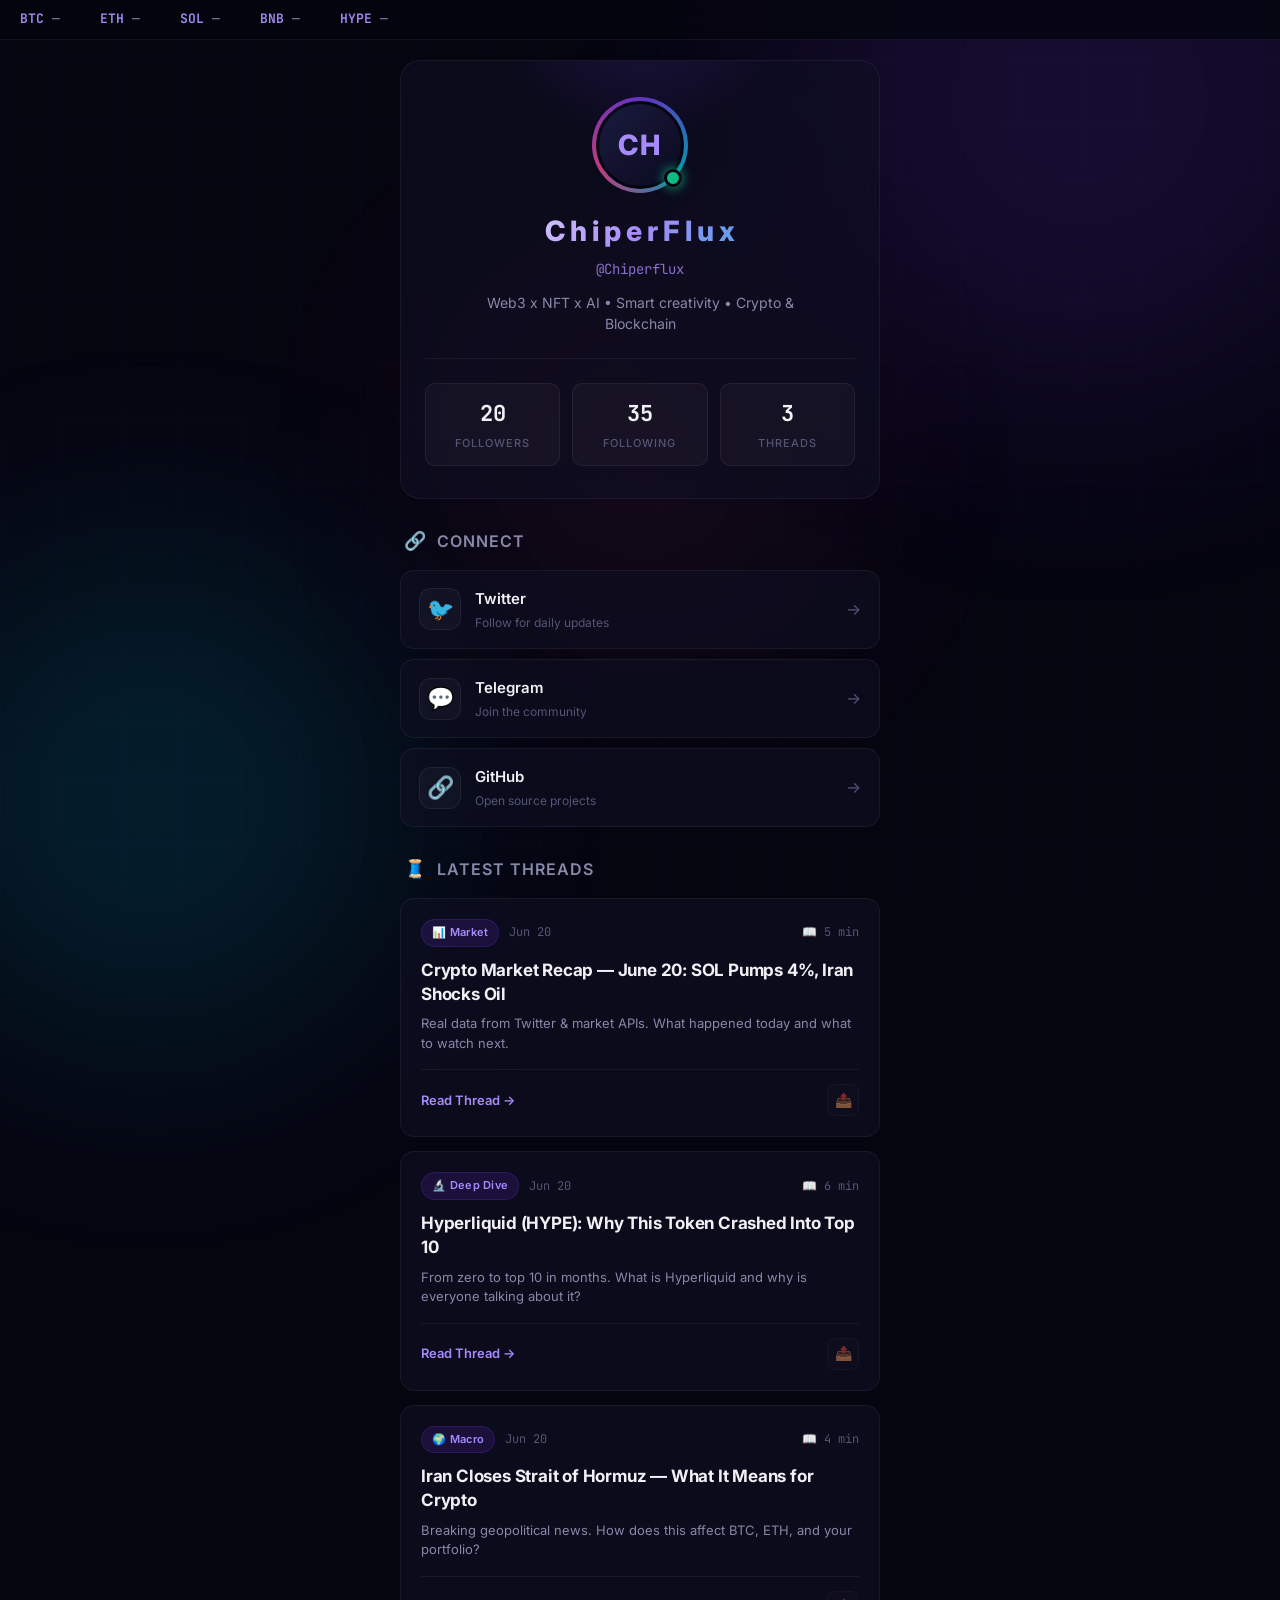
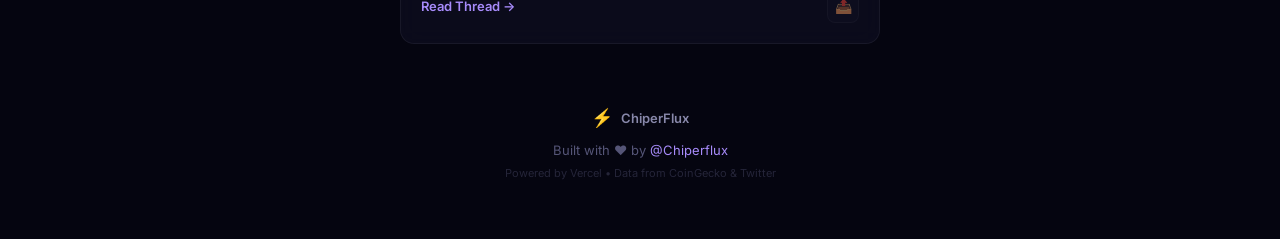
==== index.html @ 114fbb0a "🎨 Full redesign: glassmorphism + neon glow + animated grid + live ticker" ====
<!DOCTYPE html>
<html lang="en">
<head>
    <meta charset="UTF-8">
    <meta name="viewport" content="width=device-width, initial-scale=1.0">
    <title>ChiperFlux — Web3 x NFT x AI</title>
    <meta name="description" content="Crypto alpha, airdrop guides, trading insights & Web3 tools. Built by @Chiperflux.">
    <meta property="og:title" content="ChiperFlux — Web3 x NFT x AI">
    <meta property="og:description" content="Crypto alpha, airdrop guides, trading insights & Web3 tools.">
    <meta property="og:type" content="website">
    <meta name="twitter:card" content="summary_large_image">
    <meta name="twitter:site" content="@Chiperflux">
    <link rel="preconnect" href="https://fonts.googleapis.com">
    <link rel="preconnect" href="https://fonts.gstatic.com" crossorigin>
    <link href="https://fonts.googleapis.com/css2?family=JetBrains+Mono:wght@400;500;600;700&family=Inter:wght@300;400;500;600;700;800;900&display=swap" rel="stylesheet">
    <link rel="stylesheet" href="css/style.css">
    <link rel="icon" href="data:image/svg+xml,<svg xmlns='http://www.w3.org/2000/svg' viewBox='0 0 100 100'><text y='.9em' font-size='90'>⚡</text></svg>">
</head>
<body>
    <!-- Animated Background -->
    <div class="bg-grid"></div>
    <div class="bg-glow bg-glow-1"></div>
    <div class="bg-glow bg-glow-2"></div>
    <div class="bg-glow bg-glow-3"></div>

    <!-- Live Ticker -->
    <div class="ticker-bar">
        <div class="ticker-content" id="ticker">
            <span class="ticker-item"><span class="ticker-symbol">BTC</span> <span class="ticker-price" id="btc-price">—</span></span>
            <span class="ticker-item"><span class="ticker-symbol">ETH</span> <span class="ticker-price" id="eth-price">—</span></span>
            <span class="ticker-item"><span class="ticker-symbol">SOL</span> <span class="ticker-price" id="sol-price">—</span></span>
            <span class="ticker-item"><span class="ticker-symbol">BNB</span> <span class="ticker-price" id="bnb-price">—</span></span>
            <span class="ticker-item"><span class="ticker-symbol">HYPE</span> <span class="ticker-price" id="hype-price">—</span></span>
        </div>
    </div>

    <main class="container">
        <!-- Hero Profile -->
        <header class="hero">
            <div class="hero-glow"></div>
            <div class="avatar-ring">
                <div class="avatar" id="avatar">CF</div>
                <div class="status-pulse"></div>
            </div>
            <h1 class="hero-name" id="name">ChiperFlux</h1>
            <p class="hero-handle" id="handle">@Chiperflux</p>
            <p class="hero-bio" id="bio">Web3 x NFT x AI • Smart creativity • Crypto & Blockchain</p>
            
            <div class="stats-grid">
                <div class="stat-card">
                    <span class="stat-value" id="followers">—</span>
                    <span class="stat-label">Followers</span>
                </div>
                <div class="stat-card">
                    <span class="stat-value" id="following">—</span>
                    <span class="stat-label">Following</span>
                </div>
                <div class="stat-card">
                    <span class="stat-value" id="threadCount">—</span>
                    <span class="stat-label">Threads</span>
                </div>
            </div>
        </header>

        <!-- Quick Links -->
        <section class="section">
            <h2 class="section-title">
                <span class="section-icon">🔗</span>
                Connect
            </h2>
            <div class="links-grid" id="linksGrid"></div>
        </section>

        <!-- Threads -->
        <section class="section">
            <h2 class="section-title">
                <span class="section-icon">🧵</span>
                Latest Threads
            </h2>
            <div class="threads-grid" id="threadsGrid"></div>
        </section>

        <!-- Footer -->
        <footer class="footer">
            <div class="footer-brand">
                <span class="footer-logo">⚡</span>
                <span>ChiperFlux</span>
            </div>
            <p>Built with ❤️ by <a href="https://x.com/Chiperflux" target="_blank">@Chiperflux</a></p>
            <p class="footer-sub">Powered by Vercel • Data from CoinGecko & Twitter</p>
        </footer>
    </main>

    <script src="js/app.js"></script>
</body>
</html>
---- css/style.css ----
/* ============================================
   ChiperFlux Hub — Premium Crypto UI
   Glassmorphism + Neon + Animated Grid
   ============================================ */

:root {
    --bg: #050510;
    --bg-card: rgba(15, 15, 35, 0.6);
    --bg-card-hover: rgba(25, 25, 55, 0.8);
    --glass: rgba(255, 255, 255, 0.03);
    --glass-border: rgba(255, 255, 255, 0.06);
    --text: #f0f0f5;
    --text-dim: #8888aa;
    --text-muted: #555577;
    --accent: #7c3aed;
    --accent-bright: #a78bfa;
    --accent-glow: rgba(124, 58, 237, 0.4);
    --cyan: #06b6d4;
    --cyan-glow: rgba(6, 182, 212, 0.3);
    --green: #10b981;
    --red: #ef4444;
    --orange: #f59e0b;
    --pink: #ec4899;
    --radius: 20px;
    --radius-sm: 14px;
    --radius-xs: 10px;
    --font: 'Inter', -apple-system, BlinkMacSystemFont, sans-serif;
    --mono: 'JetBrains Mono', 'Fira Code', monospace;
}

*, *::before, *::after {
    margin: 0;
    padding: 0;
    box-sizing: border-box;
}

html {
    scroll-behavior: smooth;
}

body {
    font-family: var(--font);
    background: var(--bg);
    color: var(--text);
    min-height: 100vh;
    line-height: 1.6;
    overflow-x: hidden;
    -webkit-font-smoothing: antialiased;
}

/* ============================================
   Animated Background
   ============================================ */

.bg-grid {
    position: fixed;
    inset: 0;
    background-image:
        linear-gradient(rgba(124, 58, 237, 0.03) 1px, transparent 1px),
        linear-gradient(90deg, rgba(124, 58, 237, 0.03) 1px, transparent 1px);
    background-size: 60px 60px;
    z-index: 0;
    pointer-events: none;
}

.bg-glow {
    position: fixed;
    border-radius: 50%;
    filter: blur(120px);
    opacity: 0.15;
    z-index: 0;
    pointer-events: none;
    animation: float 20s ease-in-out infinite;
}

.bg-glow-1 {
    width: 600px;
    height: 600px;
    background: var(--accent);
    top: -200px;
    right: -100px;
    animation-delay: 0s;
}

.bg-glow-2 {
    width: 500px;
    height: 500px;
    background: var(--cyan);
    bottom: -150px;
    left: -100px;
    animation-delay: -7s;
}

.bg-glow-3 {
    width: 400px;
    height: 400px;
    background: var(--pink);
    top: 50%;
    left: 50%;
    transform: translate(-50%, -50%);
    animation-delay: -14s;
    opacity: 0.08;
}

@keyframes float {
    0%, 100% { transform: translate(0, 0) scale(1); }
    33% { transform: translate(30px, -30px) scale(1.05); }
    66% { transform: translate(-20px, 20px) scale(0.95); }
}

/* ============================================
   Ticker Bar
   ============================================ */

.ticker-bar {
    position: fixed;
    top: 0;
    left: 0;
    right: 0;
    z-index: 100;
    background: rgba(5, 5, 16, 0.85);
    backdrop-filter: blur(20px);
    -webkit-backdrop-filter: blur(20px);
    border-bottom: 1px solid var(--glass-border);
    overflow: hidden;
    height: 40px;
    display: flex;
    align-items: center;
}

.ticker-content {
    display: flex;
    gap: 40px;
    animation: scroll 30s linear infinite;
    white-space: nowrap;
    padding: 0 20px;
}

.ticker-item {
    display: flex;
    align-items: center;
    gap: 8px;
    font-size: 13px;
    font-family: var(--mono);
}

.ticker-symbol {
    color: var(--accent-bright);
    font-weight: 600;
}

.ticker-price {
    color: var(--text-dim);
}

.ticker-price.up { color: var(--green); }
.ticker-price.down { color: var(--red); }

@keyframes scroll {
    0% { transform: translateX(0); }
    100% { transform: translateX(-50%); }
}

/* ============================================
   Container
   ============================================ */

.container {
    position: relative;
    z-index: 1;
    max-width: 520px;
    margin: 0 auto;
    padding: 60px 20px 40px;
}

/* ============================================
   Hero Profile
   ============================================ */

.hero {
    text-align: center;
    padding: 40px 24px 32px;
    background: var(--bg-card);
    backdrop-filter: blur(20px);
    -webkit-backdrop-filter: blur(20px);
    border: 1px solid var(--glass-border);
    border-radius: var(--radius);
    margin-bottom: 28px;
    position: relative;
    overflow: hidden;
}

.hero-glow {
    position: absolute;
    top: -50%;
    left: 50%;
    transform: translateX(-50%);
    width: 300px;
    height: 300px;
    background: radial-gradient(circle, var(--accent-glow) 0%, transparent 70%);
    pointer-events: none;
    opacity: 0.5;
}

.avatar-ring {
    position: relative;
    display: inline-block;
    margin-bottom: 20px;
}

.avatar-ring::before {
    content: '';
    position: absolute;
    inset: -4px;
    border-radius: 50%;
    background: conic-gradient(var(--accent), var(--cyan), var(--pink), var(--accent));
    animation: spin 4s linear infinite;
    opacity: 0.8;
}

@keyframes spin {
    to { transform: rotate(360deg); }
}

.avatar {
    position: relative;
    width: 88px;
    height: 88px;
    border-radius: 50%;
    background: linear-gradient(135deg, #1a1a3e, #0a0a1f);
    display: flex;
    align-items: center;
    justify-content: center;
    font-size: 28px;
    font-weight: 800;
    color: var(--accent-bright);
    letter-spacing: 2px;
    border: 3px solid var(--bg);
}

.status-pulse {
    position: absolute;
    bottom: 2px;
    right: 2px;
    width: 18px;
    height: 18px;
    background: var(--green);
    border-radius: 50%;
    border: 3px solid var(--bg);
    box-shadow: 0 0 12px var(--green);
    animation: pulse 2s ease-in-out infinite;
}

@keyframes pulse {
    0%, 100% { box-shadow: 0 0 12px var(--green); }
    50% { box-shadow: 0 0 24px var(--green), 0 0 48px rgba(16, 185, 129, 0.3); }
}

.hero-name {
    font-size: 28px;
    font-weight: 800;
    letter-spacing: -0.5px;
    background: linear-gradient(135deg, #fff 0%, var(--accent-bright) 50%, var(--cyan) 100%);
    -webkit-background-clip: text;
    -webkit-text-fill-color: transparent;
    background-clip: text;
    margin-bottom: 4px;
}

.hero-handle {
    font-family: var(--mono);
    font-size: 14px;
    color: var(--accent-bright);
    margin-bottom: 12px;
    opacity: 0.8;
}

.hero-bio {
    font-size: 14px;
    color: var(--text-dim);
    max-width: 340px;
    margin: 0 auto 24px;
    line-height: 1.5;
}

.stats-grid {
    display: grid;
    grid-template-columns: repeat(3, 1fr);
    gap: 12px;
    padding-top: 24px;
    border-top: 1px solid var(--glass-border);
}

.stat-card {
    display: flex;
    flex-direction: column;
    align-items: center;
    gap: 4px;
    padding: 12px 8px;
    background: var(--glass);
    border-radius: var(--radius-xs);
    border: 1px solid var(--glass-border);
    transition: all 0.3s;
}

.stat-card:hover {
    background: rgba(124, 58, 237, 0.08);
    border-color: rgba(124, 58, 237, 0.2);
}

.stat-value {
    font-size: 22px;
    font-weight: 700;
    font-family: var(--mono);
    color: var(--text);
}

.stat-label {
    font-size: 11px;
    color: var(--text-muted);
    text-transform: uppercase;
    letter-spacing: 1px;
    font-weight: 500;
}

/* ============================================
   Sections
   ============================================ */

.section {
    margin-bottom: 28px;
}

.section-title {
    display: flex;
    align-items: center;
    gap: 10px;
    font-size: 16px;
    font-weight: 600;
    color: var(--text-dim);
    margin-bottom: 14px;
    padding-left: 4px;
    text-transform: uppercase;
    letter-spacing: 1px;
}

.section-icon {
    font-size: 18px;
}

/* ============================================
   Links Grid
   ============================================ */

.links-grid {
    display: flex;
    flex-direction: column;
    gap: 10px;
}

.link-card {
    display: flex;
    align-items: center;
    gap: 14px;
    padding: 16px 18px;
    background: var(--bg-card);
    backdrop-filter: blur(10px);
    -webkit-backdrop-filter: blur(10px);
    border: 1px solid var(--glass-border);
    border-radius: var(--radius-sm);
    text-decoration: none;
    color: var(--text);
    transition: all 0.3s cubic-bezier(0.4, 0, 0.2, 1);
    cursor: pointer;
    position: relative;
    overflow: hidden;
}

.link-card::before {
    content: '';
    position: absolute;
    inset: 0;
    background: linear-gradient(135deg, rgba(124, 58, 237, 0.1), rgba(6, 182, 212, 0.05));
    opacity: 0;
    transition: opacity 0.3s;
}

.link-card:hover {
    border-color: rgba(124, 58, 237, 0.3);
    transform: translateY(-2px);
    box-shadow: 0 8px 32px rgba(0, 0, 0, 0.3), 0 0 0 1px rgba(124, 58, 237, 0.1);
}

.link-card:hover::before {
    opacity: 1;
}

.link-icon {
    font-size: 22px;
    width: 42px;
    height: 42px;
    display: flex;
    align-items: center;
    justify-content: center;
    background: var(--glass);
    border-radius: 12px;
    border: 1px solid var(--glass-border);
    flex-shrink: 0;
    position: relative;
    z-index: 1;
}

.link-content {
    flex: 1;
    min-width: 0;
    position: relative;
    z-index: 1;
}

.link-title {
    font-size: 15px;
    font-weight: 600;
}

.link-desc {
    font-size: 12px;
    color: var(--text-muted);
    margin-top: 2px;
}

.link-arrow {
    color: var(--text-muted);
    font-size: 16px;
    flex-shrink: 0;
    transition: all 0.3s;
    position: relative;
    z-index: 1;
}

.link-card:hover .link-arrow {
    color: var(--accent-bright);
    transform: translateX(4px);
}

/* ============================================
   Threads Grid
   ============================================ */

.threads-grid {
    display: flex;
    flex-direction: column;
    gap: 14px;
}

.thread-card {
    display: block;
    padding: 20px;
    background: var(--bg-card);
    backdrop-filter: blur(10px);
    -webkit-backdrop-filter: blur(10px);
    border: 1px solid var(--glass-border);
    border-radius: var(--radius-sm);
    text-decoration: none;
    color: var(--text);
    transition: all 0.3s cubic-bezier(0.4, 0, 0.2, 1);
    cursor: pointer;
    position: relative;
    overflow: hidden;
}

.thread-card::after {
    content: '';
    position: absolute;
    top: 0;
    left: 0;
    right: 0;
    height: 2px;
    background: linear-gradient(90deg, var(--accent), var(--cyan), var(--pink));
    opacity: 0;
    transition: opacity 0.3s;
}

.thread-card:hover {
    border-color: rgba(124, 58, 237, 0.3);
    transform: translateY(-3px);
    box-shadow: 0 12px 40px rgba(0, 0, 0, 0.3), 0 0 0 1px rgba(124, 58, 237, 0.1);
}

.thread-card:hover::after {
    opacity: 1;
}

.thread-header {
    display: flex;
    align-items: center;
    gap: 10px;
    margin-bottom: 12px;
    flex-wrap: wrap;
}

.thread-tag {
    font-size: 11px;
    padding: 4px 10px;
    background: rgba(124, 58, 237, 0.15);
    color: var(--accent-bright);
    border-radius: 20px;
    font-weight: 600;
    letter-spacing: 0.3px;
    border: 1px solid rgba(124, 58, 237, 0.2);
}

.thread-date {
    font-size: 12px;
    color: var(--text-muted);
    font-family: var(--mono);
}

.thread-read-time {
    font-size: 12px;
    color: var(--text-muted);
    margin-left: auto;
    font-family: var(--mono);
}

.thread-title {
    font-size: 17px;
    font-weight: 700;
    margin-bottom: 8px;
    line-height: 1.4;
    letter-spacing: -0.2px;
}

.thread-excerpt {
    font-size: 13px;
    color: var(--text-dim);
    line-height: 1.5;
}

.thread-footer {
    display: flex;
    align-items: center;
    justify-content: space-between;
    margin-top: 16px;
    padding-top: 14px;
    border-top: 1px solid var(--glass-border);
}

.thread-read-btn {
    font-size: 13px;
    color: var(--accent-bright);
    font-weight: 600;
    display: flex;
    align-items: center;
    gap: 6px;
    transition: gap 0.3s;
}

.thread-card:hover .thread-read-btn {
    gap: 10px;
}

.thread-share-btn {
    width: 32px;
    height: 32px;
    display: flex;
    align-items: center;
    justify-content: center;
    background: var(--glass);
    border-radius: 8px;
    border: 1px solid var(--glass-border);
    font-size: 14px;
    opacity: 0.5;
    transition: all 0.3s;
    cursor: pointer;
}

.thread-share-btn:hover {
    opacity: 1;
    background: rgba(124, 58, 237, 0.1);
    border-color: rgba(124, 58, 237, 0.3);
}

/* ============================================
   Thread Page
   ============================================ */

.thread-page {
    position: relative;
    z-index: 1;
    max-width: 580px;
    margin: 0 auto;
    padding: 60px 20px 40px;
}

.back-btn {
    display: inline-flex;
    align-items: center;
    gap: 8px;
    color: var(--text-dim);
    text-decoration: none;
    font-size: 14px;
    font-weight: 500;
    margin-bottom: 24px;
    padding: 8px 16px;
    background: var(--glass);
    border: 1px solid var(--glass-border);
    border-radius: 10px;
    transition: all 0.3s;
}

.back-btn:hover {
    color: var(--accent-bright);
    border-color: rgba(124, 58, 237, 0.3);
    background: rgba(124, 58, 237, 0.08);
}

.thread-hero {
    position: relative;
    padding: 32px 24px;
    background: var(--bg-card);
    backdrop-filter: blur(20px);
    -webkit-backdrop-filter: blur(20px);
    border: 1px solid var(--glass-border);
    border-radius: var(--radius);
    margin-bottom: 32px;
    overflow: hidden;
}

.thread-hero-bg {
    position: absolute;
    top: 0;
    left: 0;
    right: 0;
    height: 100%;
    background: linear-gradient(135deg, rgba(124, 58, 237, 0.08), rgba(6, 182, 212, 0.04), transparent);
    pointer-events: none;
}

.thread-tag-lg {
    display: inline-block;
    font-size: 13px;
    padding: 6px 14px;
    background: rgba(124, 58, 237, 0.15);
    color: var(--accent-bright);
    border-radius: 20px;
    font-weight: 600;
    border: 1px solid rgba(124, 58, 237, 0.2);
    margin-bottom: 16px;
    position: relative;
}

.thread-title-lg {
    font-size: 24px;
    font-weight: 800;
    line-height: 1.3;
    letter-spacing: -0.5px;
    margin-bottom: 16px;
    position: relative;
}

.thread-meta {
    display: flex;
    align-items: center;
    gap: 12px;
    font-size: 13px;
    color: var(--text-muted);
    font-family: var(--mono);
    position: relative;
}

.meta-dot {
    color: var(--text-muted);
    opacity: 0.3;
}

/* ============================================
   Tweet Timeline
   ============================================ */

.tweet-timeline {
    position: relative;
    padding-left: 24px;
}

.timeline-line {
    position: absolute;
    left: 8px;
    top: 0;
    bottom: 0;
    width: 2px;
    background: linear-gradient(to bottom, var(--accent), var(--cyan), transparent);
    border-radius: 1px;
}

.tweet-card {
    position: relative;
    padding: 20px;
    background: var(--bg-card);
    backdrop-filter: blur(10px);
    -webkit-backdrop-filter: blur(10px);
    border: 1px solid var(--glass-border);
    border-radius: var(--radius-sm);
    margin-bottom: 12px;
    font-size: 15px;
    line-height: 1.7;
    white-space: pre-wrap;
    word-wrap: break-word;
    transition: all 0.3s;
}

.tweet-card::before {
    content: '';
    position: absolute;
    left: -20px;
    top: 24px;
    width: 10px;
    height: 10px;
    background: var(--accent);
    border-radius: 50%;
    border: 2px solid var(--bg);
    box-shadow: 0 0 12px var(--accent-glow);
}

.tweet-card:hover {
    border-color: rgba(124, 58, 237, 0.2);
    background: var(--bg-card-hover);
}

.tweet-number {
    display: inline-block;
    font-size: 11px;
    color: var(--accent-bright);
    font-weight: 600;
    margin-bottom: 10px;
    font-family: var(--mono);
    padding: 2px 8px;
    background: rgba(124, 58, 237, 0.1);
    border-radius: 6px;
    letter-spacing: 0.5px;
}

/* ============================================
   Buttons
   ============================================ */

.thread-actions {
    display: flex;
    gap: 10px;
    margin-top: 28px;
}

.btn {
    display: inline-flex;
    align-items: center;
    gap: 8px;
    padding: 12px 20px;
    border-radius: var(--radius-xs);
    font-size: 14px;
    font-weight: 600;
    text-decoration: none;
    transition: all 0.3s;
    cursor: pointer;
    border: none;
    font-family: var(--font);
}

.btn-primary {
    background: linear-gradient(135deg, var(--accent), #6d28d9);
    color: white;
    box-shadow: 0 4px 20px var(--accent-glow);
}

.btn-primary:hover {
    box-shadow: 0 8px 32px var(--accent-glow), 0 0 0 1px rgba(124, 58, 237, 0.3);
    transform: translateY(-2px);
}

.btn-ghost {
    background: var(--glass);
    color: var(--text-dim);
    border: 1px solid var(--glass-border);
}

.btn-ghost:hover {
    color: var(--accent-bright);
    border-color: rgba(124, 58, 237, 0.3);
    background: rgba(124, 58, 237, 0.08);
}

/* ============================================
   Footer
   ============================================ */

.footer {
    text-align: center;
    padding: 32px 0 16px;
    color: var(--text-muted);
    font-size: 13px;
}

.footer a {
    color: var(--accent-bright);
    text-decoration: none;
    transition: color 0.3s;
}

.footer a:hover {
    color: var(--cyan);
}

.footer-brand {
    display: flex;
    align-items: center;
    justify-content: center;
    gap: 8px;
    margin-bottom: 8px;
    font-weight: 600;
    color: var(--text-dim);
}

.footer-logo {
    font-size: 18px;
}

.footer-sub {
    font-size: 11px;
    margin-top: 4px;
    opacity: 0.4;
}

/* ============================================
   Animations
   ============================================ */

@keyframes fadeInUp {
    from {
        opacity: 0;
        transform: translateY(24px);
    }
    to {
        opacity: 1;
        transform: translateY(0);
    }
}

.animate-in {
    opacity: 0;
    animation: fadeInUp 0.5s cubic-bezier(0.4, 0, 0.2, 1) forwards;
}

.animate-in:nth-child(1) { animation-delay: 0.05s; }
.animate-in:nth-child(2) { animation-delay: 0.1s; }
.animate-in:nth-child(3) { animation-delay: 0.15s; }
.animate-in:nth-child(4) { animation-delay: 0.2s; }
.animate-in:nth-child(5) { animation-delay: 0.25s; }
.animate-in:nth-child(6) { animation-delay: 0.3s; }

/* ============================================
   Scrollbar
   ============================================ */

::-webkit-scrollbar {
    width: 6px;
}

::-webkit-scrollbar-track {
    background: var(--bg);
}

::-webkit-scrollbar-thumb {
    background: rgba(124, 58, 237, 0.3);
    border-radius: 3px;
}

::-webkit-scrollbar-thumb:hover {
    background: rgba(124, 58, 237, 0.5);
}

/* ============================================
   Responsive
   ============================================ */

@media (max-width: 400px) {
    .container {
        padding: 56px 14px 32px;
    }

    .hero {
        padding: 28px 16px 24px;
    }

    .hero-name {
        font-size: 22px;
    }

    .stats-grid {
        gap: 8px;
    }

    .stat-value {
        font-size: 18px;
    }

    .thread-title-lg {
        font-size: 20px;
    }

    .tweet-timeline {
        padding-left: 16px;
    }

    .tweet-card {
        padding: 16px;
    }
}

/* ============================================
   Selection
   ============================================ */

::selection {
    background: rgba(124, 58, 237, 0.3);
    color: #fff;
}
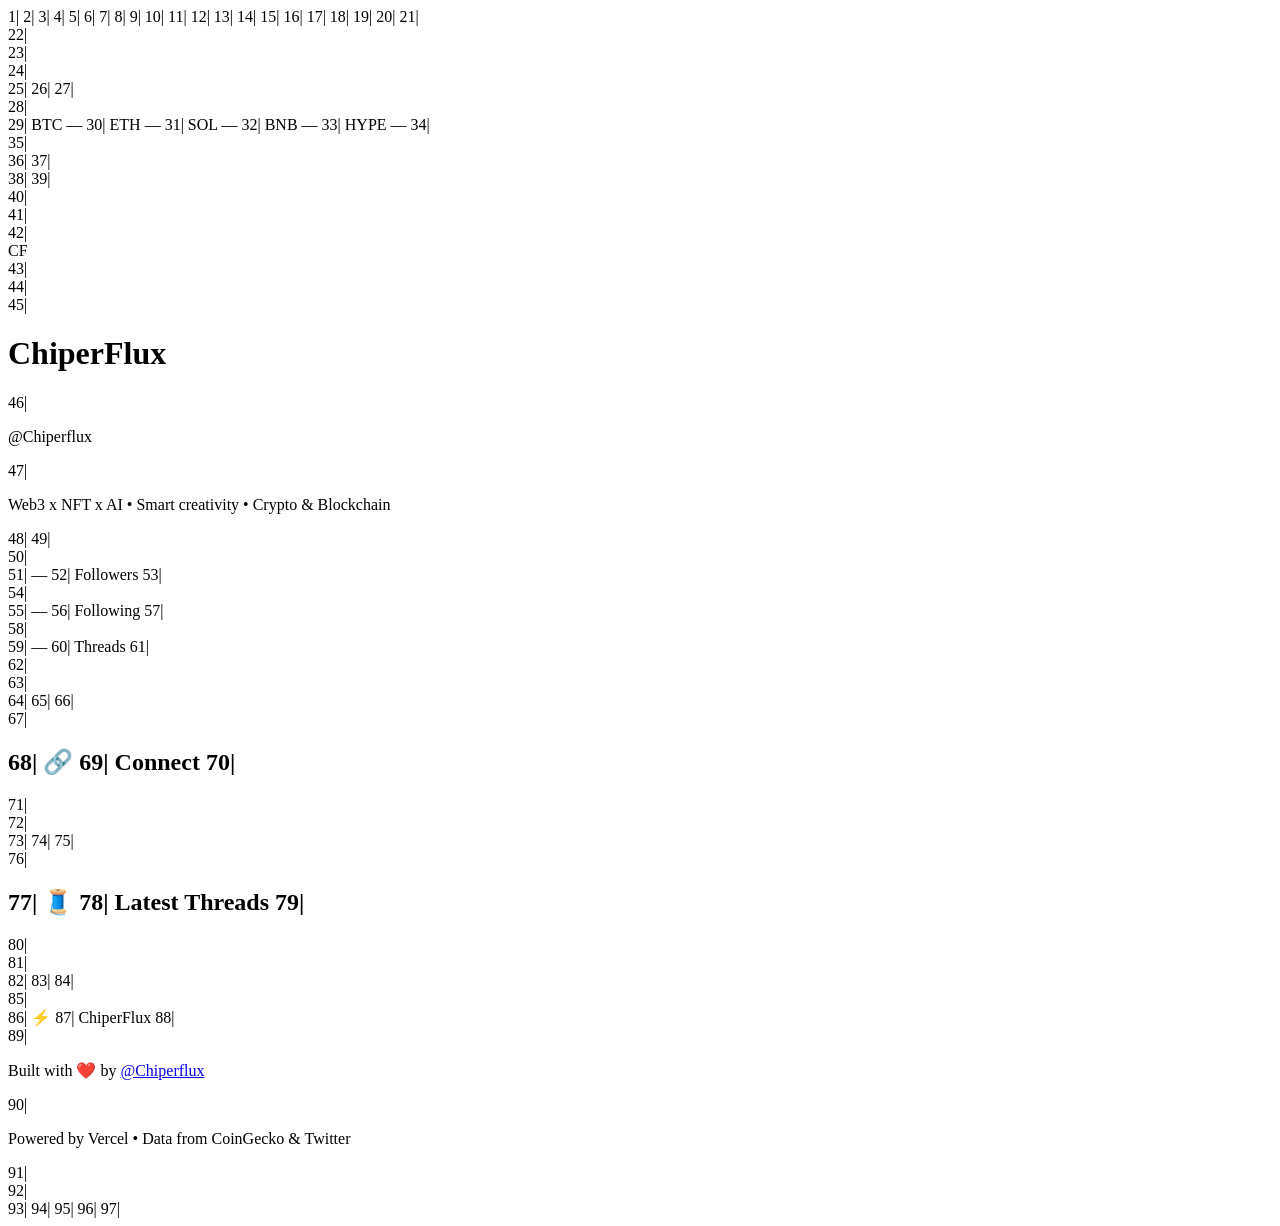
==== commit 7843965a: "🟢 Color scheme: purple → neon green (hijau stabilo)" ====
--- a/index.html
+++ b/index.html
@@ -1,96 +1,97 @@
-<!DOCTYPE html>
-<html lang="en">
-<head>
-    <meta charset="UTF-8">
-    <meta name="viewport" content="width=device-width, initial-scale=1.0">
-    <title>ChiperFlux — Web3 x NFT x AI</title>
-    <meta name="description" content="Crypto alpha, airdrop guides, trading insights & Web3 tools. Built by @Chiperflux.">
-    <meta property="og:title" content="ChiperFlux — Web3 x NFT x AI">
-    <meta property="og:description" content="Crypto alpha, airdrop guides, trading insights & Web3 tools.">
-    <meta property="og:type" content="website">
-    <meta name="twitter:card" content="summary_large_image">
-    <meta name="twitter:site" content="@Chiperflux">
-    <link rel="preconnect" href="https://fonts.googleapis.com">
-    <link rel="preconnect" href="https://fonts.gstatic.com" crossorigin>
-    <link href="https://fonts.googleapis.com/css2?family=JetBrains+Mono:wght@400;500;600;700&family=Inter:wght@300;400;500;600;700;800;900&display=swap" rel="stylesheet">
-    <link rel="stylesheet" href="css/style.css">
-    <link rel="icon" href="data:image/svg+xml,<svg xmlns='http://www.w3.org/2000/svg' viewBox='0 0 100 100'><text y='.9em' font-size='90'>⚡</text></svg>">
-</head>
-<body>
-    <!-- Animated Background -->
-    <div class="bg-grid"></div>
-    <div class="bg-glow bg-glow-1"></div>
-    <div class="bg-glow bg-glow-2"></div>
-    <div class="bg-glow bg-glow-3"></div>
-
-    <!-- Live Ticker -->
-    <div class="ticker-bar">
-        <div class="ticker-content" id="ticker">
-            <span class="ticker-item"><span class="ticker-symbol">BTC</span> <span class="ticker-price" id="btc-price">—</span></span>
-            <span class="ticker-item"><span class="ticker-symbol">ETH</span> <span class="ticker-price" id="eth-price">—</span></span>
-            <span class="ticker-item"><span class="ticker-symbol">SOL</span> <span class="ticker-price" id="sol-price">—</span></span>
-            <span class="ticker-item"><span class="ticker-symbol">BNB</span> <span class="ticker-price" id="bnb-price">—</span></span>
-            <span class="ticker-item"><span class="ticker-symbol">HYPE</span> <span class="ticker-price" id="hype-price">—</span></span>
-        </div>
-    </div>
-
-    <main class="container">
-        <!-- Hero Profile -->
-        <header class="hero">
-            <div class="hero-glow"></div>
-            <div class="avatar-ring">
-                <div class="avatar" id="avatar">CF</div>
-                <div class="status-pulse"></div>
-            </div>
-            <h1 class="hero-name" id="name">ChiperFlux</h1>
-            <p class="hero-handle" id="handle">@Chiperflux</p>
-            <p class="hero-bio" id="bio">Web3 x NFT x AI • Smart creativity • Crypto & Blockchain</p>
-            
-            <div class="stats-grid">
-                <div class="stat-card">
-                    <span class="stat-value" id="followers">—</span>
-                    <span class="stat-label">Followers</span>
-                </div>
-                <div class="stat-card">
-                    <span class="stat-value" id="following">—</span>
-                    <span class="stat-label">Following</span>
-                </div>
-                <div class="stat-card">
-                    <span class="stat-value" id="threadCount">—</span>
-                    <span class="stat-label">Threads</span>
-                </div>
-            </div>
-        </header>
-
-        <!-- Quick Links -->
-        <section class="section">
-            <h2 class="section-title">
-                <span class="section-icon">🔗</span>
-                Connect
-            </h2>
-            <div class="links-grid" id="linksGrid"></div>
-        </section>
-
-        <!-- Threads -->
-        <section class="section">
-            <h2 class="section-title">
-                <span class="section-icon">🧵</span>
-                Latest Threads
-            </h2>
-            <div class="threads-grid" id="threadsGrid"></div>
-        </section>
-
-        <!-- Footer -->
-        <footer class="footer">
-            <div class="footer-brand">
-                <span class="footer-logo">⚡</span>
-                <span>ChiperFlux</span>
-            </div>
-            <p>Built with ❤️ by <a href="https://x.com/Chiperflux" target="_blank">@Chiperflux</a></p>
-            <p class="footer-sub">Powered by Vercel • Data from CoinGecko & Twitter</p>
-        </footer>
-    </main>
-
-    <script src="js/app.js"></script>
-</body>
-</html>
+1|<!DOCTYPE html>
+2|<html lang="en">
+3|<head>
+4|    <meta charset="UTF-8">
+5|    <meta name="viewport" content="width=device-width, initial-scale=1.0">
+6|    <title>ChiperFlux — Web3 x NFT x AI</title>
+7|    <meta name="description" content="Crypto alpha, airdrop guides, trading insights & Web3 tools. Built by @Chiperflux.">
+8|    <meta property="og:title" content="ChiperFlux — Web3 x NFT x AI">
+9|    <meta property="og:description" content="Crypto alpha, airdrop guides, trading insights & Web3 tools.">
+10|    <meta property="og:type" content="website">
+11|    <meta name="twitter:card" content="summary_large_image">
+12|    <meta name="twitter:site" content="@Chiperflux">
+13|    <link rel="preconnect" href="https://fonts.googleapis.com">
+14|    <link rel="preconnect" href="https://fonts.gstatic.com" crossorigin>
+15|    <link href="https://fonts.googleapis.com/css2?family=JetBrains+Mono:wght@400;500;600;700&family=Inter:wght@300;400;500;600;700;800;900&display=swap" rel="stylesheet">
+16|    <link rel="stylesheet" href="css/style.css">
+17|    <link rel="icon" href="data:image/svg+xml,<svg xmlns='http://www.w3.org/2000/svg' viewBox='0 0 100 100'><text y='.9em' font-size='90'>⚡</text></svg>">
+18|</head>
+19|<body>
+20|    <!-- Animated Background -->
+21|    <div class="bg-grid"></div>
+22|    <div class="bg-glow bg-glow-1"></div>
+23|    <div class="bg-glow bg-glow-2"></div>
+24|    <div class="bg-glow bg-glow-3"></div>
+25|
+26|    <!-- Live Ticker -->
+27|    <div class="ticker-bar">
+28|        <div class="ticker-content" id="ticker">
+29|            <span class="ticker-item"><span class="ticker-symbol">BTC</span> <span class="ticker-price" id="btc-price">—</span></span>
+30|            <span class="ticker-item"><span class="ticker-symbol">ETH</span> <span class="ticker-price" id="eth-price">—</span></span>
+31|            <span class="ticker-item"><span class="ticker-symbol">SOL</span> <span class="ticker-price" id="sol-price">—</span></span>
+32|            <span class="ticker-item"><span class="ticker-symbol">BNB</span> <span class="ticker-price" id="bnb-price">—</span></span>
+33|            <span class="ticker-item"><span class="ticker-symbol">HYPE</span> <span class="ticker-price" id="hype-price">—</span></span>
+34|        </div>
+35|    </div>
+36|
+37|    <main class="container">
+38|        <!-- Hero Profile -->
+39|        <header class="hero">
+40|            <div class="hero-glow"></div>
+41|            <div class="avatar-ring">
+42|                <div class="avatar" id="avatar">CF</div>
+43|                <div class="status-pulse"></div>
+44|            </div>
+45|            <h1 class="hero-name" id="name">ChiperFlux</h1>
+46|            <p class="hero-handle" id="handle">@Chiperflux</p>
+47|            <p class="hero-bio" id="bio">Web3 x NFT x AI • Smart creativity • Crypto & Blockchain</p>
+48|            
+49|            <div class="stats-grid">
+50|                <div class="stat-card">
+51|                    <span class="stat-value" id="followers">—</span>
+52|                    <span class="stat-label">Followers</span>
+53|                </div>
+54|                <div class="stat-card">
+55|                    <span class="stat-value" id="following">—</span>
+56|                    <span class="stat-label">Following</span>
+57|                </div>
+58|                <div class="stat-card">
+59|                    <span class="stat-value" id="threadCount">—</span>
+60|                    <span class="stat-label">Threads</span>
+61|                </div>
+62|            </div>
+63|        </header>
+64|
+65|        <!-- Quick Links -->
+66|        <section class="section">
+67|            <h2 class="section-title">
+68|                <span class="section-icon">🔗</span>
+69|                Connect
+70|            </h2>
+71|            <div class="links-grid" id="linksGrid"></div>
+72|        </section>
+73|
+74|        <!-- Threads -->
+75|        <section class="section">
+76|            <h2 class="section-title">
+77|                <span class="section-icon">🧵</span>
+78|                Latest Threads
+79|            </h2>
+80|            <div class="threads-grid" id="threadsGrid"></div>
+81|        </section>
+82|
+83|        <!-- Footer -->
+84|        <footer class="footer">
+85|            <div class="footer-brand">
+86|                <span class="footer-logo">⚡</span>
+87|                <span>ChiperFlux</span>
+88|            </div>
+89|            <p>Built with ❤️ by <a href="https://x.com/Chiperflux" target="_blank">@Chiperflux</a></p>
+90|            <p class="footer-sub">Powered by Vercel • Data from CoinGecko & Twitter</p>
+91|        </footer>
+92|    </main>
+93|
+94|    <script src="js/app.js"></script>
+95|</body>
+96|</html>
+97|
--- a/css/style.css
+++ b/css/style.css
@@ -1,924 +1,501 @@
-/* ============================================
-   ChiperFlux Hub — Premium Crypto UI
-   Glassmorphism + Neon + Animated Grid
-   ============================================ */
-
-:root {
-    --bg: #050510;
-    --bg-card: rgba(15, 15, 35, 0.6);
-    --bg-card-hover: rgba(25, 25, 55, 0.8);
-    --glass: rgba(255, 255, 255, 0.03);
-    --glass-border: rgba(255, 255, 255, 0.06);
-    --text: #f0f0f5;
-    --text-dim: #8888aa;
-    --text-muted: #555577;
-    --accent: #7c3aed;
-    --accent-bright: #a78bfa;
-    --accent-glow: rgba(124, 58, 237, 0.4);
-    --cyan: #06b6d4;
-    --cyan-glow: rgba(6, 182, 212, 0.3);
-    --green: #10b981;
-    --red: #ef4444;
-    --orange: #f59e0b;
-    --pink: #ec4899;
-    --radius: 20px;
-    --radius-sm: 14px;
-    --radius-xs: 10px;
-    --font: 'Inter', -apple-system, BlinkMacSystemFont, sans-serif;
-    --mono: 'JetBrains Mono', 'Fira Code', monospace;
-}
-
-*, *::before, *::after {
-    margin: 0;
-    padding: 0;
-    box-sizing: border-box;
-}
-
-html {
-    scroll-behavior: smooth;
-}
-
-body {
-    font-family: var(--font);
-    background: var(--bg);
-    color: var(--text);
-    min-height: 100vh;
-    line-height: 1.6;
-    overflow-x: hidden;
-    -webkit-font-smoothing: antialiased;
-}
-
-/* ============================================
-   Animated Background
-   ============================================ */
-
-.bg-grid {
-    position: fixed;
-    inset: 0;
-    background-image:
-        linear-gradient(rgba(124, 58, 237, 0.03) 1px, transparent 1px),
-        linear-gradient(90deg, rgba(124, 58, 237, 0.03) 1px, transparent 1px);
-    background-size: 60px 60px;
-    z-index: 0;
-    pointer-events: none;
-}
-
-.bg-glow {
-    position: fixed;
-    border-radius: 50%;
-    filter: blur(120px);
-    opacity: 0.15;
-    z-index: 0;
-    pointer-events: none;
-    animation: float 20s ease-in-out infinite;
-}
-
-.bg-glow-1 {
-    width: 600px;
-    height: 600px;
-    background: var(--accent);
-    top: -200px;
-    right: -100px;
-    animation-delay: 0s;
-}
-
-.bg-glow-2 {
-    width: 500px;
-    height: 500px;
-    background: var(--cyan);
-    bottom: -150px;
-    left: -100px;
-    animation-delay: -7s;
-}
-
-.bg-glow-3 {
-    width: 400px;
-    height: 400px;
-    background: var(--pink);
-    top: 50%;
-    left: 50%;
-    transform: translate(-50%, -50%);
-    animation-delay: -14s;
-    opacity: 0.08;
-}
-
-@keyframes float {
-    0%, 100% { transform: translate(0, 0) scale(1); }
-    33% { transform: translate(30px, -30px) scale(1.05); }
-    66% { transform: translate(-20px, 20px) scale(0.95); }
-}
-
-/* ============================================
-   Ticker Bar
-   ============================================ */
-
-.ticker-bar {
-    position: fixed;
-    top: 0;
-    left: 0;
-    right: 0;
-    z-index: 100;
-    background: rgba(5, 5, 16, 0.85);
-    backdrop-filter: blur(20px);
-    -webkit-backdrop-filter: blur(20px);
-    border-bottom: 1px solid var(--glass-border);
-    overflow: hidden;
-    height: 40px;
-    display: flex;
-    align-items: center;
-}
-
-.ticker-content {
-    display: flex;
-    gap: 40px;
-    animation: scroll 30s linear infinite;
-    white-space: nowrap;
-    padding: 0 20px;
-}
-
-.ticker-item {
-    display: flex;
-    align-items: center;
-    gap: 8px;
-    font-size: 13px;
-    font-family: var(--mono);
-}
-
-.ticker-symbol {
-    color: var(--accent-bright);
-    font-weight: 600;
-}
-
-.ticker-price {
-    color: var(--text-dim);
-}
-
-.ticker-price.up { color: var(--green); }
-.ticker-price.down { color: var(--red); }
-
-@keyframes scroll {
-    0% { transform: translateX(0); }
-    100% { transform: translateX(-50%); }
-}
-
-/* ============================================
-   Container
-   ============================================ */
-
-.container {
-    position: relative;
-    z-index: 1;
-    max-width: 520px;
-    margin: 0 auto;
-    padding: 60px 20px 40px;
-}
-
-/* ============================================
-   Hero Profile
-   ============================================ */
-
-.hero {
-    text-align: center;
-    padding: 40px 24px 32px;
-    background: var(--bg-card);
-    backdrop-filter: blur(20px);
-    -webkit-backdrop-filter: blur(20px);
-    border: 1px solid var(--glass-border);
-    border-radius: var(--radius);
-    margin-bottom: 28px;
-    position: relative;
-    overflow: hidden;
-}
-
-.hero-glow {
-    position: absolute;
-    top: -50%;
-    left: 50%;
-    transform: translateX(-50%);
-    width: 300px;
-    height: 300px;
-    background: radial-gradient(circle, var(--accent-glow) 0%, transparent 70%);
-    pointer-events: none;
-    opacity: 0.5;
-}
-
-.avatar-ring {
-    position: relative;
-    display: inline-block;
-    margin-bottom: 20px;
-}
-
-.avatar-ring::before {
-    content: '';
-    position: absolute;
-    inset: -4px;
-    border-radius: 50%;
-    background: conic-gradient(var(--accent), var(--cyan), var(--pink), var(--accent));
-    animation: spin 4s linear infinite;
-    opacity: 0.8;
-}
-
-@keyframes spin {
-    to { transform: rotate(360deg); }
-}
-
-.avatar {
-    position: relative;
-    width: 88px;
-    height: 88px;
-    border-radius: 50%;
-    background: linear-gradient(135deg, #1a1a3e, #0a0a1f);
-    display: flex;
-    align-items: center;
-    justify-content: center;
-    font-size: 28px;
-    font-weight: 800;
-    color: var(--accent-bright);
-    letter-spacing: 2px;
-    border: 3px solid var(--bg);
-}
-
-.status-pulse {
-    position: absolute;
-    bottom: 2px;
-    right: 2px;
-    width: 18px;
-    height: 18px;
-    background: var(--green);
-    border-radius: 50%;
-    border: 3px solid var(--bg);
-    box-shadow: 0 0 12px var(--green);
-    animation: pulse 2s ease-in-out infinite;
-}
-
-@keyframes pulse {
-    0%, 100% { box-shadow: 0 0 12px var(--green); }
-    50% { box-shadow: 0 0 24px var(--green), 0 0 48px rgba(16, 185, 129, 0.3); }
-}
-
-.hero-name {
-    font-size: 28px;
-    font-weight: 800;
-    letter-spacing: -0.5px;
-    background: linear-gradient(135deg, #fff 0%, var(--accent-bright) 50%, var(--cyan) 100%);
-    -webkit-background-clip: text;
-    -webkit-text-fill-color: transparent;
-    background-clip: text;
-    margin-bottom: 4px;
-}
-
-.hero-handle {
-    font-family: var(--mono);
-    font-size: 14px;
-    color: var(--accent-bright);
-    margin-bottom: 12px;
-    opacity: 0.8;
-}
-
-.hero-bio {
-    font-size: 14px;
-    color: var(--text-dim);
-    max-width: 340px;
-    margin: 0 auto 24px;
-    line-height: 1.5;
-}
-
-.stats-grid {
-    display: grid;
-    grid-template-columns: repeat(3, 1fr);
-    gap: 12px;
-    padding-top: 24px;
-    border-top: 1px solid var(--glass-border);
-}
-
-.stat-card {
-    display: flex;
-    flex-direction: column;
-    align-items: center;
-    gap: 4px;
-    padding: 12px 8px;
-    background: var(--glass);
-    border-radius: var(--radius-xs);
-    border: 1px solid var(--glass-border);
-    transition: all 0.3s;
-}
-
-.stat-card:hover {
-    background: rgba(124, 58, 237, 0.08);
-    border-color: rgba(124, 58, 237, 0.2);
-}
-
-.stat-value {
-    font-size: 22px;
-    font-weight: 700;
-    font-family: var(--mono);
-    color: var(--text);
-}
-
-.stat-label {
-    font-size: 11px;
-    color: var(--text-muted);
-    text-transform: uppercase;
-    letter-spacing: 1px;
-    font-weight: 500;
-}
-
-/* ============================================
-   Sections
-   ============================================ */
-
-.section {
-    margin-bottom: 28px;
-}
-
-.section-title {
-    display: flex;
-    align-items: center;
-    gap: 10px;
-    font-size: 16px;
-    font-weight: 600;
-    color: var(--text-dim);
-    margin-bottom: 14px;
-    padding-left: 4px;
-    text-transform: uppercase;
-    letter-spacing: 1px;
-}
-
-.section-icon {
-    font-size: 18px;
-}
-
-/* ============================================
-   Links Grid
-   ============================================ */
-
-.links-grid {
-    display: flex;
-    flex-direction: column;
-    gap: 10px;
-}
-
-.link-card {
-    display: flex;
-    align-items: center;
-    gap: 14px;
-    padding: 16px 18px;
-    background: var(--bg-card);
-    backdrop-filter: blur(10px);
-    -webkit-backdrop-filter: blur(10px);
-    border: 1px solid var(--glass-border);
-    border-radius: var(--radius-sm);
-    text-decoration: none;
-    color: var(--text);
-    transition: all 0.3s cubic-bezier(0.4, 0, 0.2, 1);
-    cursor: pointer;
-    position: relative;
-    overflow: hidden;
-}
-
-.link-card::before {
-    content: '';
-    position: absolute;
-    inset: 0;
-    background: linear-gradient(135deg, rgba(124, 58, 237, 0.1), rgba(6, 182, 212, 0.05));
-    opacity: 0;
-    transition: opacity 0.3s;
-}
-
-.link-card:hover {
-    border-color: rgba(124, 58, 237, 0.3);
-    transform: translateY(-2px);
-    box-shadow: 0 8px 32px rgba(0, 0, 0, 0.3), 0 0 0 1px rgba(124, 58, 237, 0.1);
-}
-
-.link-card:hover::before {
-    opacity: 1;
-}
-
-.link-icon {
-    font-size: 22px;
-    width: 42px;
-    height: 42px;
-    display: flex;
-    align-items: center;
-    justify-content: center;
-    background: var(--glass);
-    border-radius: 12px;
-    border: 1px solid var(--glass-border);
-    flex-shrink: 0;
-    position: relative;
-    z-index: 1;
-}
-
-.link-content {
-    flex: 1;
-    min-width: 0;
-    position: relative;
-    z-index: 1;
-}
-
-.link-title {
-    font-size: 15px;
-    font-weight: 600;
-}
-
-.link-desc {
-    font-size: 12px;
-    color: var(--text-muted);
-    margin-top: 2px;
-}
-
-.link-arrow {
-    color: var(--text-muted);
-    font-size: 16px;
-    flex-shrink: 0;
-    transition: all 0.3s;
-    position: relative;
-    z-index: 1;
-}
-
-.link-card:hover .link-arrow {
-    color: var(--accent-bright);
-    transform: translateX(4px);
-}
-
-/* ============================================
-   Threads Grid
-   ============================================ */
-
-.threads-grid {
-    display: flex;
-    flex-direction: column;
-    gap: 14px;
-}
-
-.thread-card {
-    display: block;
-    padding: 20px;
-    background: var(--bg-card);
-    backdrop-filter: blur(10px);
-    -webkit-backdrop-filter: blur(10px);
-    border: 1px solid var(--glass-border);
-    border-radius: var(--radius-sm);
-    text-decoration: none;
-    color: var(--text);
-    transition: all 0.3s cubic-bezier(0.4, 0, 0.2, 1);
-    cursor: pointer;
-    position: relative;
-    overflow: hidden;
-}
-
-.thread-card::after {
-    content: '';
-    position: absolute;
-    top: 0;
-    left: 0;
-    right: 0;
-    height: 2px;
-    background: linear-gradient(90deg, var(--accent), var(--cyan), var(--pink));
-    opacity: 0;
-    transition: opacity 0.3s;
-}
-
-.thread-card:hover {
-    border-color: rgba(124, 58, 237, 0.3);
-    transform: translateY(-3px);
-    box-shadow: 0 12px 40px rgba(0, 0, 0, 0.3), 0 0 0 1px rgba(124, 58, 237, 0.1);
-}
-
-.thread-card:hover::after {
-    opacity: 1;
-}
-
-.thread-header {
-    display: flex;
-    align-items: center;
-    gap: 10px;
-    margin-bottom: 12px;
-    flex-wrap: wrap;
-}
-
-.thread-tag {
-    font-size: 11px;
-    padding: 4px 10px;
-    background: rgba(124, 58, 237, 0.15);
-    color: var(--accent-bright);
-    border-radius: 20px;
-    font-weight: 600;
-    letter-spacing: 0.3px;
-    border: 1px solid rgba(124, 58, 237, 0.2);
-}
-
-.thread-date {
-    font-size: 12px;
-    color: var(--text-muted);
-    font-family: var(--mono);
-}
-
-.thread-read-time {
-    font-size: 12px;
-    color: var(--text-muted);
-    margin-left: auto;
-    font-family: var(--mono);
-}
-
-.thread-title {
-    font-size: 17px;
-    font-weight: 700;
-    margin-bottom: 8px;
-    line-height: 1.4;
-    letter-spacing: -0.2px;
-}
-
-.thread-excerpt {
-    font-size: 13px;
-    color: var(--text-dim);
-    line-height: 1.5;
-}
-
-.thread-footer {
-    display: flex;
-    align-items: center;
-    justify-content: space-between;
-    margin-top: 16px;
-    padding-top: 14px;
-    border-top: 1px solid var(--glass-border);
-}
-
-.thread-read-btn {
-    font-size: 13px;
-    color: var(--accent-bright);
-    font-weight: 600;
-    display: flex;
-    align-items: center;
-    gap: 6px;
-    transition: gap 0.3s;
-}
-
-.thread-card:hover .thread-read-btn {
-    gap: 10px;
-}
-
-.thread-share-btn {
-    width: 32px;
-    height: 32px;
-    display: flex;
-    align-items: center;
-    justify-content: center;
-    background: var(--glass);
-    border-radius: 8px;
-    border: 1px solid var(--glass-border);
-    font-size: 14px;
-    opacity: 0.5;
-    transition: all 0.3s;
-    cursor: pointer;
-}
-
-.thread-share-btn:hover {
-    opacity: 1;
-    background: rgba(124, 58, 237, 0.1);
-    border-color: rgba(124, 58, 237, 0.3);
-}
-
-/* ============================================
-   Thread Page
-   ============================================ */
-
-.thread-page {
-    position: relative;
-    z-index: 1;
-    max-width: 580px;
-    margin: 0 auto;
-    padding: 60px 20px 40px;
-}
-
-.back-btn {
-    display: inline-flex;
-    align-items: center;
-    gap: 8px;
-    color: var(--text-dim);
-    text-decoration: none;
-    font-size: 14px;
-    font-weight: 500;
-    margin-bottom: 24px;
-    padding: 8px 16px;
-    background: var(--glass);
-    border: 1px solid var(--glass-border);
-    border-radius: 10px;
-    transition: all 0.3s;
-}
-
-.back-btn:hover {
-    color: var(--accent-bright);
-    border-color: rgba(124, 58, 237, 0.3);
-    background: rgba(124, 58, 237, 0.08);
-}
-
-.thread-hero {
-    position: relative;
-    padding: 32px 24px;
-    background: var(--bg-card);
-    backdrop-filter: blur(20px);
-    -webkit-backdrop-filter: blur(20px);
-    border: 1px solid var(--glass-border);
-    border-radius: var(--radius);
-    margin-bottom: 32px;
-    overflow: hidden;
-}
-
-.thread-hero-bg {
-    position: absolute;
-    top: 0;
-    left: 0;
-    right: 0;
-    height: 100%;
-    background: linear-gradient(135deg, rgba(124, 58, 237, 0.08), rgba(6, 182, 212, 0.04), transparent);
-    pointer-events: none;
-}
-
-.thread-tag-lg {
-    display: inline-block;
-    font-size: 13px;
-    padding: 6px 14px;
-    background: rgba(124, 58, 237, 0.15);
-    color: var(--accent-bright);
-    border-radius: 20px;
-    font-weight: 600;
-    border: 1px solid rgba(124, 58, 237, 0.2);
-    margin-bottom: 16px;
-    position: relative;
-}
-
-.thread-title-lg {
-    font-size: 24px;
-    font-weight: 800;
-    line-height: 1.3;
-    letter-spacing: -0.5px;
-    margin-bottom: 16px;
-    position: relative;
-}
-
-.thread-meta {
-    display: flex;
-    align-items: center;
-    gap: 12px;
-    font-size: 13px;
-    color: var(--text-muted);
-    font-family: var(--mono);
-    position: relative;
-}
-
-.meta-dot {
-    color: var(--text-muted);
-    opacity: 0.3;
-}
-
-/* ============================================
-   Tweet Timeline
-   ============================================ */
-
-.tweet-timeline {
-    position: relative;
-    padding-left: 24px;
-}
-
-.timeline-line {
-    position: absolute;
-    left: 8px;
-    top: 0;
-    bottom: 0;
-    width: 2px;
-    background: linear-gradient(to bottom, var(--accent), var(--cyan), transparent);
-    border-radius: 1px;
-}
-
-.tweet-card {
-    position: relative;
-    padding: 20px;
-    background: var(--bg-card);
-    backdrop-filter: blur(10px);
-    -webkit-backdrop-filter: blur(10px);
-    border: 1px solid var(--glass-border);
-    border-radius: var(--radius-sm);
-    margin-bottom: 12px;
-    font-size: 15px;
-    line-height: 1.7;
-    white-space: pre-wrap;
-    word-wrap: break-word;
-    transition: all 0.3s;
-}
-
-.tweet-card::before {
-    content: '';
-    position: absolute;
-    left: -20px;
-    top: 24px;
-    width: 10px;
-    height: 10px;
-    background: var(--accent);
-    border-radius: 50%;
-    border: 2px solid var(--bg);
-    box-shadow: 0 0 12px var(--accent-glow);
-}
-
-.tweet-card:hover {
-    border-color: rgba(124, 58, 237, 0.2);
-    background: var(--bg-card-hover);
-}
-
-.tweet-number {
-    display: inline-block;
-    font-size: 11px;
-    color: var(--accent-bright);
-    font-weight: 600;
-    margin-bottom: 10px;
-    font-family: var(--mono);
-    padding: 2px 8px;
-    background: rgba(124, 58, 237, 0.1);
-    border-radius: 6px;
-    letter-spacing: 0.5px;
-}
-
-/* ============================================
-   Buttons
-   ============================================ */
-
-.thread-actions {
-    display: flex;
-    gap: 10px;
-    margin-top: 28px;
-}
-
-.btn {
-    display: inline-flex;
-    align-items: center;
-    gap: 8px;
-    padding: 12px 20px;
-    border-radius: var(--radius-xs);
-    font-size: 14px;
-    font-weight: 600;
-    text-decoration: none;
-    transition: all 0.3s;
-    cursor: pointer;
-    border: none;
-    font-family: var(--font);
-}
-
-.btn-primary {
-    background: linear-gradient(135deg, var(--accent), #6d28d9);
-    color: white;
-    box-shadow: 0 4px 20px var(--accent-glow);
-}
-
-.btn-primary:hover {
-    box-shadow: 0 8px 32px var(--accent-glow), 0 0 0 1px rgba(124, 58, 237, 0.3);
-    transform: translateY(-2px);
-}
-
-.btn-ghost {
-    background: var(--glass);
-    color: var(--text-dim);
-    border: 1px solid var(--glass-border);
-}
-
-.btn-ghost:hover {
-    color: var(--accent-bright);
-    border-color: rgba(124, 58, 237, 0.3);
-    background: rgba(124, 58, 237, 0.08);
-}
-
-/* ============================================
-   Footer
-   ============================================ */
-
-.footer {
-    text-align: center;
-    padding: 32px 0 16px;
-    color: var(--text-muted);
-    font-size: 13px;
-}
-
-.footer a {
-    color: var(--accent-bright);
-    text-decoration: none;
-    transition: color 0.3s;
-}
-
-.footer a:hover {
-    color: var(--cyan);
-}
-
-.footer-brand {
-    display: flex;
-    align-items: center;
-    justify-content: center;
-    gap: 8px;
-    margin-bottom: 8px;
-    font-weight: 600;
-    color: var(--text-dim);
-}
-
-.footer-logo {
-    font-size: 18px;
-}
-
-.footer-sub {
-    font-size: 11px;
-    margin-top: 4px;
-    opacity: 0.4;
-}
-
-/* ============================================
-   Animations
-   ============================================ */
-
-@keyframes fadeInUp {
-    from {
-        opacity: 0;
-        transform: translateY(24px);
-    }
-    to {
-        opacity: 1;
-        transform: translateY(0);
-    }
-}
-
-.animate-in {
-    opacity: 0;
-    animation: fadeInUp 0.5s cubic-bezier(0.4, 0, 0.2, 1) forwards;
-}
-
-.animate-in:nth-child(1) { animation-delay: 0.05s; }
-.animate-in:nth-child(2) { animation-delay: 0.1s; }
-.animate-in:nth-child(3) { animation-delay: 0.15s; }
-.animate-in:nth-child(4) { animation-delay: 0.2s; }
-.animate-in:nth-child(5) { animation-delay: 0.25s; }
-.animate-in:nth-child(6) { animation-delay: 0.3s; }
-
-/* ============================================
-   Scrollbar
-   ============================================ */
-
-::-webkit-scrollbar {
-    width: 6px;
-}
-
-::-webkit-scrollbar-track {
-    background: var(--bg);
-}
-
-::-webkit-scrollbar-thumb {
-    background: rgba(124, 58, 237, 0.3);
-    border-radius: 3px;
-}
-
-::-webkit-scrollbar-thumb:hover {
-    background: rgba(124, 58, 237, 0.5);
-}
-
-/* ============================================
-   Responsive
-   ============================================ */
-
-@media (max-width: 400px) {
-    .container {
-        padding: 56px 14px 32px;
-    }
-
-    .hero {
-        padding: 28px 16px 24px;
-    }
-
-    .hero-name {
-        font-size: 22px;
-    }
-
-    .stats-grid {
-        gap: 8px;
-    }
-
-    .stat-value {
-        font-size: 18px;
-    }
-
-    .thread-title-lg {
-        font-size: 20px;
-    }
-
-    .tweet-timeline {
-        padding-left: 16px;
-    }
-
-    .tweet-card {
-        padding: 16px;
-    }
-}
-
-/* ============================================
-   Selection
-   ============================================ */
-
-::selection {
-    background: rgba(124, 58, 237, 0.3);
-    color: #fff;
-}
+1|/* ============================================
+2|   ChiperFlux Hub — Premium Crypto UI
+3|   Glassmorphism + Neon + Animated Grid
+4|   ============================================ */
+5|
+6|:root {
+7|    --bg: #050510;
+8|    --bg-card: rgba(15, 15, 35, 0.6);
+9|    --bg-card-hover: rgba(25, 25, 55, 0.8);
+10|    --glass: rgba(255, 255, 255, 0.03);
+11|    --glass-border: rgba(255, 255, 255, 0.06);
+12|    --text: #f0f0f5;
+13|    --text-dim: #8888aa;
+14|    --text-muted: #555577;
+15|    --accent: #00ff88;
+16|    --accent-bright: #00ffaa;
+17|    --accent-glow: rgba(0, 255, 136, 0.4);
+18|    --cyan: #00ffcc;
+19|    --cyan-glow: rgba(0, 255, 204, 0.3);
+20|    --green: #10b981;
+21|    --red: #ef4444;
+22|    --orange: #f59e0b;
+23|    --pink: #88ff00;
+24|    --radius: 20px;
+25|    --radius-sm: 14px;
+26|    --radius-xs: 10px;
+27|    --font: 'Inter', -apple-system, BlinkMacSystemFont, sans-serif;
+28|    --mono: 'JetBrains Mono', 'Fira Code', monospace;
+29|}
+30|
+31|*, *::before, *::after {
+32|    margin: 0;
+33|    padding: 0;
+34|    box-sizing: border-box;
+35|}
+36|
+37|html {
+38|    scroll-behavior: smooth;
+39|}
+40|
+41|body {
+42|    font-family: var(--font);
+43|    background: var(--bg);
+44|    color: var(--text);
+45|    min-height: 100vh;
+46|    line-height: 1.6;
+47|    overflow-x: hidden;
+48|    -webkit-font-smoothing: antialiased;
+49|}
+50|
+51|/* ============================================
+52|   Animated Background
+53|   ============================================ */
+54|
+55|.bg-grid {
+56|    position: fixed;
+57|    inset: 0;
+58|    background-image:
+59|        linear-gradient(rgba(0, 255, 136, 0.03) 1px, transparent 1px),
+60|        linear-gradient(90deg, rgba(0, 255, 136, 0.03) 1px, transparent 1px);
+61|    background-size: 60px 60px;
+62|    z-index: 0;
+63|    pointer-events: none;
+64|}
+65|
+66|.bg-glow {
+67|    position: fixed;
+68|    border-radius: 50%;
+69|    filter: blur(120px);
+70|    opacity: 0.15;
+71|    z-index: 0;
+72|    pointer-events: none;
+73|    animation: float 20s ease-in-out infinite;
+74|}
+75|
+76|.bg-glow-1 {
+77|    width: 600px;
+78|    height: 600px;
+79|    background: var(--accent);
+80|    top: -200px;
+81|    right: -100px;
+82|    animation-delay: 0s;
+83|}
+84|
+85|.bg-glow-2 {
+86|    width: 500px;
+87|    height: 500px;
+88|    background: var(--cyan);
+89|    bottom: -150px;
+90|    left: -100px;
+91|    animation-delay: -7s;
+92|}
+93|
+94|.bg-glow-3 {
+95|    width: 400px;
+96|    height: 400px;
+97|    background: var(--pink);
+98|    top: 50%;
+99|    left: 50%;
+100|    transform: translate(-50%, -50%);
+101|    animation-delay: -14s;
+102|    opacity: 0.08;
+103|}
+104|
+105|@keyframes float {
+106|    0%, 100% { transform: translate(0, 0) scale(1); }
+107|    33% { transform: translate(30px, -30px) scale(1.05); }
+108|    66% { transform: translate(-20px, 20px) scale(0.95); }
+109|}
+110|
+111|/* ============================================
+112|   Ticker Bar
+113|   ============================================ */
+114|
+115|.ticker-bar {
+116|    position: fixed;
+117|    top: 0;
+118|    left: 0;
+119|    right: 0;
+120|    z-index: 100;
+121|    background: rgba(5, 5, 16, 0.85);
+122|    backdrop-filter: blur(20px);
+123|    -webkit-backdrop-filter: blur(20px);
+124|    border-bottom: 1px solid var(--glass-border);
+125|    overflow: hidden;
+126|    height: 40px;
+127|    display: flex;
+128|    align-items: center;
+129|}
+130|
+131|.ticker-content {
+132|    display: flex;
+133|    gap: 40px;
+134|    animation: scroll 30s linear infinite;
+135|    white-space: nowrap;
+136|    padding: 0 20px;
+137|}
+138|
+139|.ticker-item {
+140|    display: flex;
+141|    align-items: center;
+142|    gap: 8px;
+143|    font-size: 13px;
+144|    font-family: var(--mono);
+145|}
+146|
+147|.ticker-symbol {
+148|    color: var(--accent-bright);
+149|    font-weight: 600;
+150|}
+151|
+152|.ticker-price {
+153|    color: var(--text-dim);
+154|}
+155|
+156|.ticker-price.up { color: var(--green); }
+157|.ticker-price.down { color: var(--red); }
+158|
+159|@keyframes scroll {
+160|    0% { transform: translateX(0); }
+161|    100% { transform: translateX(-50%); }
+162|}
+163|
+164|/* ============================================
+165|   Container
+166|   ============================================ */
+167|
+168|.container {
+169|    position: relative;
+170|    z-index: 1;
+171|    max-width: 520px;
+172|    margin: 0 auto;
+173|    padding: 60px 20px 40px;
+174|}
+175|
+176|/* ============================================
+177|   Hero Profile
+178|   ============================================ */
+179|
+180|.hero {
+181|    text-align: center;
+182|    padding: 40px 24px 32px;
+183|    background: var(--bg-card);
+184|    backdrop-filter: blur(20px);
+185|    -webkit-backdrop-filter: blur(20px);
+186|    border: 1px solid var(--glass-border);
+187|    border-radius: var(--radius);
+188|    margin-bottom: 28px;
+189|    position: relative;
+190|    overflow: hidden;
+191|}
+192|
+193|.hero-glow {
+194|    position: absolute;
+195|    top: -50%;
+196|    left: 50%;
+197|    transform: translateX(-50%);
+198|    width: 300px;
+199|    height: 300px;
+200|    background: radial-gradient(circle, var(--accent-glow) 0%, transparent 70%);
+201|    pointer-events: none;
+202|    opacity: 0.5;
+203|}
+204|
+205|.avatar-ring {
+206|    position: relative;
+207|    display: inline-block;
+208|    margin-bottom: 20px;
+209|}
+210|
+211|.avatar-ring::before {
+212|    content: '';
+213|    position: absolute;
+214|    inset: -4px;
+215|    border-radius: 50%;
+216|    background: conic-gradient(var(--accent), var(--cyan), var(--pink), var(--accent));
+217|    animation: spin 4s linear infinite;
+218|    opacity: 0.8;
+219|}
+220|
+221|@keyframes spin {
+222|    to { transform: rotate(360deg); }
+223|}
+224|
+225|.avatar {
+226|    position: relative;
+227|    width: 88px;
+228|    height: 88px;
+229|    border-radius: 50%;
+230|    background: linear-gradient(135deg, #1a1a3e, #0a0a1f);
+231|    display: flex;
+232|    align-items: center;
+233|    justify-content: center;
+234|    font-size: 28px;
+235|    font-weight: 800;
+236|    color: var(--accent-bright);
+237|    letter-spacing: 2px;
+238|    border: 3px solid var(--bg);
+239|}
+240|
+241|.status-pulse {
+242|    position: absolute;
+243|    bottom: 2px;
+244|    right: 2px;
+245|    width: 18px;
+246|    height: 18px;
+247|    background: var(--green);
+248|    border-radius: 50%;
+249|    border: 3px solid var(--bg);
+250|    box-shadow: 0 0 12px var(--green);
+251|    animation: pulse 2s ease-in-out infinite;
+252|}
+253|
+254|@keyframes pulse {
+255|    0%, 100% { box-shadow: 0 0 12px var(--green); }
+256|    50% { box-shadow: 0 0 24px var(--green), 0 0 48px rgba(16, 185, 129, 0.3); }
+257|}
+258|
+259|.hero-name {
+260|    font-size: 28px;
+261|    font-weight: 800;
+262|    letter-spacing: -0.5px;
+263|    background: linear-gradient(135deg, #fff 0%, var(--accent-bright) 50%, var(--cyan) 100%);
+264|    -webkit-background-clip: text;
+265|    -webkit-text-fill-color: transparent;
+266|    background-clip: text;
+267|    margin-bottom: 4px;
+268|}
+269|
+270|.hero-handle {
+271|    font-family: var(--mono);
+272|    font-size: 14px;
+273|    color: var(--accent-bright);
+274|    margin-bottom: 12px;
+275|    opacity: 0.8;
+276|}
+277|
+278|.hero-bio {
+279|    font-size: 14px;
+280|    color: var(--text-dim);
+281|    max-width: 340px;
+282|    margin: 0 auto 24px;
+283|    line-height: 1.5;
+284|}
+285|
+286|.stats-grid {
+287|    display: grid;
+288|    grid-template-columns: repeat(3, 1fr);
+289|    gap: 12px;
+290|    padding-top: 24px;
+291|    border-top: 1px solid var(--glass-border);
+292|}
+293|
+294|.stat-card {
+295|    display: flex;
+296|    flex-direction: column;
+297|    align-items: center;
+298|    gap: 4px;
+299|    padding: 12px 8px;
+300|    background: var(--glass);
+301|    border-radius: var(--radius-xs);
+302|    border: 1px solid var(--glass-border);
+303|    transition: all 0.3s;
+304|}
+305|
+306|.stat-card:hover {
+307|    background: rgba(0, 255, 136, 0.08);
+308|    border-color: rgba(0, 255, 136, 0.2);
+309|}
+310|
+311|.stat-value {
+312|    font-size: 22px;
+313|    font-weight: 700;
+314|    font-family: var(--mono);
+315|    color: var(--text);
+316|}
+317|
+318|.stat-label {
+319|    font-size: 11px;
+320|    color: var(--text-muted);
+321|    text-transform: uppercase;
+322|    letter-spacing: 1px;
+323|    font-weight: 500;
+324|}
+325|
+326|/* ============================================
+327|   Sections
+328|   ============================================ */
+329|
+330|.section {
+331|    margin-bottom: 28px;
+332|}
+333|
+334|.section-title {
+335|    display: flex;
+336|    align-items: center;
+337|    gap: 10px;
+338|    font-size: 16px;
+339|    font-weight: 600;
+340|    color: var(--text-dim);
+341|    margin-bottom: 14px;
+342|    padding-left: 4px;
+343|    text-transform: uppercase;
+344|    letter-spacing: 1px;
+345|}
+346|
+347|.section-icon {
+348|    font-size: 18px;
+349|}
+350|
+351|/* ============================================
+352|   Links Grid
+353|   ============================================ */
+354|
+355|.links-grid {
+356|    display: flex;
+357|    flex-direction: column;
+358|    gap: 10px;
+359|}
+360|
+361|.link-card {
+362|    display: flex;
+363|    align-items: center;
+364|    gap: 14px;
+365|    padding: 16px 18px;
+366|    background: var(--bg-card);
+367|    backdrop-filter: blur(10px);
+368|    -webkit-backdrop-filter: blur(10px);
+369|    border: 1px solid var(--glass-border);
+370|    border-radius: var(--radius-sm);
+371|    text-decoration: none;
+372|    color: var(--text);
+373|    transition: all 0.3s cubic-bezier(0.4, 0, 0.2, 1);
+374|    cursor: pointer;
+375|    position: relative;
+376|    overflow: hidden;
+377|}
+378|
+379|.link-card::before {
+380|    content: '';
+381|    position: absolute;
+382|    inset: 0;
+383|    background: linear-gradient(135deg, rgba(0, 255, 136, 0.1), rgba(6, 182, 212, 0.05));
+384|    opacity: 0;
+385|    transition: opacity 0.3s;
+386|}
+387|
+388|.link-card:hover {
+389|    border-color: rgba(0, 255, 136, 0.3);
+390|    transform: translateY(-2px);
+391|    box-shadow: 0 8px 32px rgba(0, 0, 0, 0.3), 0 0 0 1px rgba(0, 255, 136, 0.1);
+392|}
+393|
+394|.link-card:hover::before {
+395|    opacity: 1;
+396|}
+397|
+398|.link-icon {
+399|    font-size: 22px;
+400|    width: 42px;
+401|    height: 42px;
+402|    display: flex;
+403|    align-items: center;
+404|    justify-content: center;
+405|    background: var(--glass);
+406|    border-radius: 12px;
+407|    border: 1px solid var(--glass-border);
+408|    flex-shrink: 0;
+409|    position: relative;
+410|    z-index: 1;
+411|}
+412|
+413|.link-content {
+414|    flex: 1;
+415|    min-width: 0;
+416|    position: relative;
+417|    z-index: 1;
+418|}
+419|
+420|.link-title {
+421|    font-size: 15px;
+422|    font-weight: 600;
+423|}
+424|
+425|.link-desc {
+426|    font-size: 12px;
+427|    color: var(--text-muted);
+428|    margin-top: 2px;
+429|}
+430|
+431|.link-arrow {
+432|    color: var(--text-muted);
+433|    font-size: 16px;
+434|    flex-shrink: 0;
+435|    transition: all 0.3s;
+436|    position: relative;
+437|    z-index: 1;
+438|}
+439|
+440|.link-card:hover .link-arrow {
+441|    color: var(--accent-bright);
+442|    transform: translateX(4px);
+443|}
+444|
+445|/* ============================================
+446|   Threads Grid
+447|   ============================================ */
+448|
+449|.threads-grid {
+450|    display: flex;
+451|    flex-direction: column;
+452|    gap: 14px;
+453|}
+454|
+455|.thread-card {
+456|    display: block;
+457|    padding: 20px;
+458|    background: var(--bg-card);
+459|    backdrop-filter: blur(10px);
+460|    -webkit-backdrop-filter: blur(10px);
+461|    border: 1px solid var(--glass-border);
+462|    border-radius: var(--radius-sm);
+463|    text-decoration: none;
+464|    color: var(--text);
+465|    transition: all 0.3s cubic-bezier(0.4, 0, 0.2, 1);
+466|    cursor: pointer;
+467|    position: relative;
+468|    overflow: hidden;
+469|}
+470|
+471|.thread-card::after {
+472|    content: '';
+473|    position: absolute;
+474|    top: 0;
+475|    left: 0;
+476|    right: 0;
+477|    height: 2px;
+478|    background: linear-gradient(90deg, var(--accent), var(--cyan), var(--pink));
+479|    opacity: 0;
+480|    transition: opacity 0.3s;
+481|}
+482|
+483|.thread-card:hover {
+484|    border-color: rgba(0, 255, 136, 0.3);
+485|    transform: translateY(-3px);
+486|    box-shadow: 0 12px 40px rgba(0, 0, 0, 0.3), 0 0 0 1px rgba(0, 255, 136, 0.1);
+487|}
+488|
+489|.thread-card:hover::after {
+490|    opacity: 1;
+491|}
+492|
+493|.thread-header {
+494|    display: flex;
+495|    align-items: center;
+496|    gap: 10px;
+497|    margin-bottom: 12px;
+498|    flex-wrap: wrap;
+499|}
+500|
+501|
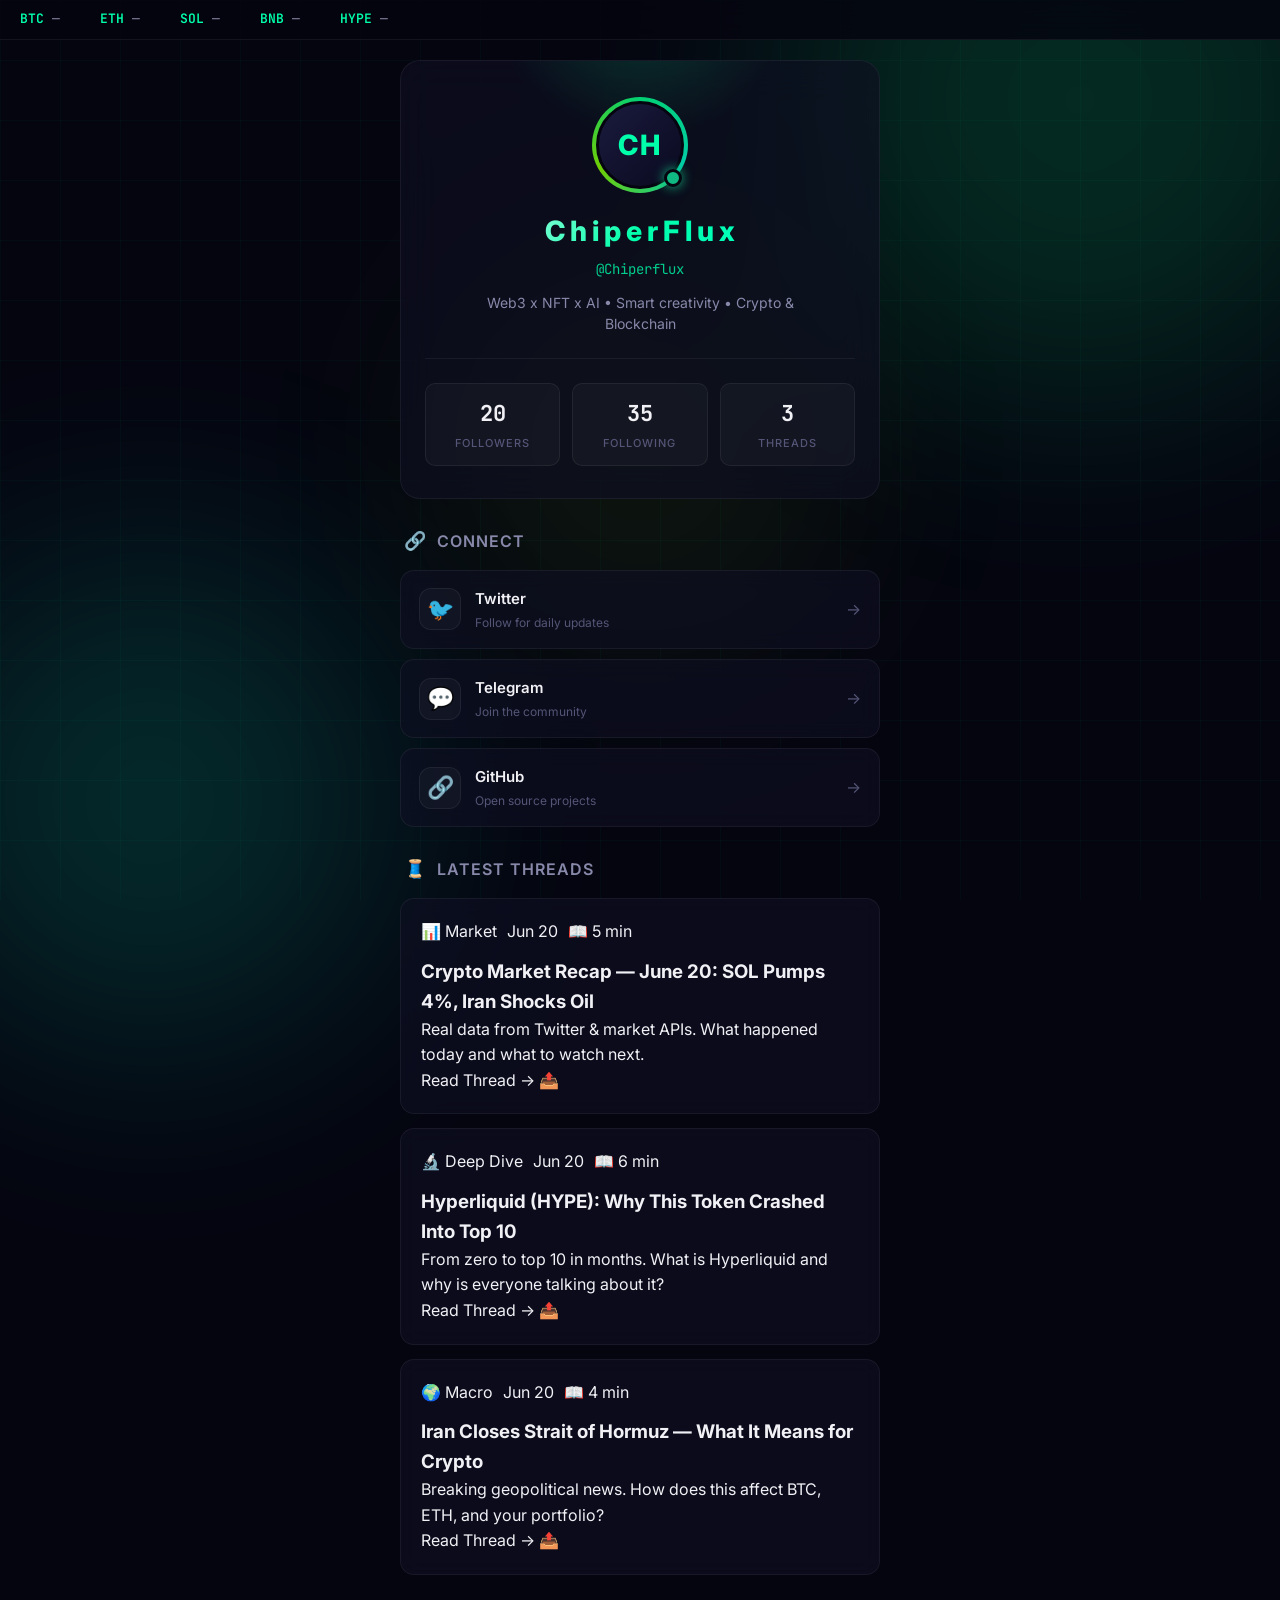
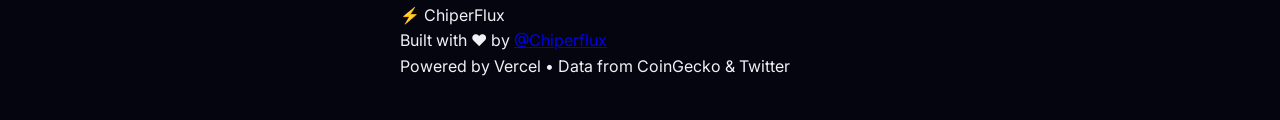
==== commit a7439a40: "🔧 Fix: remove line numbers from files" ====
--- a/index.html
+++ b/index.html
@@ -1,97 +1,96 @@
-1|<!DOCTYPE html>
-2|<html lang="en">
-3|<head>
-4|    <meta charset="UTF-8">
-5|    <meta name="viewport" content="width=device-width, initial-scale=1.0">
-6|    <title>ChiperFlux — Web3 x NFT x AI</title>
-7|    <meta name="description" content="Crypto alpha, airdrop guides, trading insights & Web3 tools. Built by @Chiperflux.">
-8|    <meta property="og:title" content="ChiperFlux — Web3 x NFT x AI">
-9|    <meta property="og:description" content="Crypto alpha, airdrop guides, trading insights & Web3 tools.">
-10|    <meta property="og:type" content="website">
-11|    <meta name="twitter:card" content="summary_large_image">
-12|    <meta name="twitter:site" content="@Chiperflux">
-13|    <link rel="preconnect" href="https://fonts.googleapis.com">
-14|    <link rel="preconnect" href="https://fonts.gstatic.com" crossorigin>
-15|    <link href="https://fonts.googleapis.com/css2?family=JetBrains+Mono:wght@400;500;600;700&family=Inter:wght@300;400;500;600;700;800;900&display=swap" rel="stylesheet">
-16|    <link rel="stylesheet" href="css/style.css">
-17|    <link rel="icon" href="data:image/svg+xml,<svg xmlns='http://www.w3.org/2000/svg' viewBox='0 0 100 100'><text y='.9em' font-size='90'>⚡</text></svg>">
-18|</head>
-19|<body>
-20|    <!-- Animated Background -->
-21|    <div class="bg-grid"></div>
-22|    <div class="bg-glow bg-glow-1"></div>
-23|    <div class="bg-glow bg-glow-2"></div>
-24|    <div class="bg-glow bg-glow-3"></div>
-25|
-26|    <!-- Live Ticker -->
-27|    <div class="ticker-bar">
-28|        <div class="ticker-content" id="ticker">
-29|            <span class="ticker-item"><span class="ticker-symbol">BTC</span> <span class="ticker-price" id="btc-price">—</span></span>
-30|            <span class="ticker-item"><span class="ticker-symbol">ETH</span> <span class="ticker-price" id="eth-price">—</span></span>
-31|            <span class="ticker-item"><span class="ticker-symbol">SOL</span> <span class="ticker-price" id="sol-price">—</span></span>
-32|            <span class="ticker-item"><span class="ticker-symbol">BNB</span> <span class="ticker-price" id="bnb-price">—</span></span>
-33|            <span class="ticker-item"><span class="ticker-symbol">HYPE</span> <span class="ticker-price" id="hype-price">—</span></span>
-34|        </div>
-35|    </div>
-36|
-37|    <main class="container">
-38|        <!-- Hero Profile -->
-39|        <header class="hero">
-40|            <div class="hero-glow"></div>
-41|            <div class="avatar-ring">
-42|                <div class="avatar" id="avatar">CF</div>
-43|                <div class="status-pulse"></div>
-44|            </div>
-45|            <h1 class="hero-name" id="name">ChiperFlux</h1>
-46|            <p class="hero-handle" id="handle">@Chiperflux</p>
-47|            <p class="hero-bio" id="bio">Web3 x NFT x AI • Smart creativity • Crypto & Blockchain</p>
-48|            
-49|            <div class="stats-grid">
-50|                <div class="stat-card">
-51|                    <span class="stat-value" id="followers">—</span>
-52|                    <span class="stat-label">Followers</span>
-53|                </div>
-54|                <div class="stat-card">
-55|                    <span class="stat-value" id="following">—</span>
-56|                    <span class="stat-label">Following</span>
-57|                </div>
-58|                <div class="stat-card">
-59|                    <span class="stat-value" id="threadCount">—</span>
-60|                    <span class="stat-label">Threads</span>
-61|                </div>
-62|            </div>
-63|        </header>
-64|
-65|        <!-- Quick Links -->
-66|        <section class="section">
-67|            <h2 class="section-title">
-68|                <span class="section-icon">🔗</span>
-69|                Connect
-70|            </h2>
-71|            <div class="links-grid" id="linksGrid"></div>
-72|        </section>
-73|
-74|        <!-- Threads -->
-75|        <section class="section">
-76|            <h2 class="section-title">
-77|                <span class="section-icon">🧵</span>
-78|                Latest Threads
-79|            </h2>
-80|            <div class="threads-grid" id="threadsGrid"></div>
-81|        </section>
-82|
-83|        <!-- Footer -->
-84|        <footer class="footer">
-85|            <div class="footer-brand">
-86|                <span class="footer-logo">⚡</span>
-87|                <span>ChiperFlux</span>
-88|            </div>
-89|            <p>Built with ❤️ by <a href="https://x.com/Chiperflux" target="_blank">@Chiperflux</a></p>
-90|            <p class="footer-sub">Powered by Vercel • Data from CoinGecko & Twitter</p>
-91|        </footer>
-92|    </main>
-93|
-94|    <script src="js/app.js"></script>
-95|</body>
-96|</html>
-97|+<!DOCTYPE html>
+<html lang="en">
+<head>
+    <meta charset="UTF-8">
+    <meta name="viewport" content="width=device-width, initial-scale=1.0">
+    <title>ChiperFlux — Web3 x NFT x AI</title>
+    <meta name="description" content="Crypto alpha, airdrop guides, trading insights & Web3 tools. Built by @Chiperflux.">
+    <meta property="og:title" content="ChiperFlux — Web3 x NFT x AI">
+    <meta property="og:description" content="Crypto alpha, airdrop guides, trading insights & Web3 tools.">
+    <meta property="og:type" content="website">
+    <meta name="twitter:card" content="summary_large_image">
+    <meta name="twitter:site" content="@Chiperflux">
+    <link rel="preconnect" href="https://fonts.googleapis.com">
+    <link rel="preconnect" href="https://fonts.gstatic.com" crossorigin>
+    <link href="https://fonts.googleapis.com/css2?family=JetBrains+Mono:wght@400;500;600;700&family=Inter:wght@300;400;500;600;700;800;900&display=swap" rel="stylesheet">
+    <link rel="stylesheet" href="css/style.css">
+    <link rel="icon" href="data:image/svg+xml,<svg xmlns='http://www.w3.org/2000/svg' viewBox='0 0 100 100'><text y='.9em' font-size='90'>⚡</text></svg>">
+</head>
+<body>
+    <!-- Animated Background -->
+    <div class="bg-grid"></div>
+    <div class="bg-glow bg-glow-1"></div>
+    <div class="bg-glow bg-glow-2"></div>
+    <div class="bg-glow bg-glow-3"></div>
+
+    <!-- Live Ticker -->
+    <div class="ticker-bar">
+        <div class="ticker-content" id="ticker">
+            <span class="ticker-item"><span class="ticker-symbol">BTC</span> <span class="ticker-price" id="btc-price">—</span></span>
+            <span class="ticker-item"><span class="ticker-symbol">ETH</span> <span class="ticker-price" id="eth-price">—</span></span>
+            <span class="ticker-item"><span class="ticker-symbol">SOL</span> <span class="ticker-price" id="sol-price">—</span></span>
+            <span class="ticker-item"><span class="ticker-symbol">BNB</span> <span class="ticker-price" id="bnb-price">—</span></span>
+            <span class="ticker-item"><span class="ticker-symbol">HYPE</span> <span class="ticker-price" id="hype-price">—</span></span>
+        </div>
+    </div>
+
+    <main class="container">
+        <!-- Hero Profile -->
+        <header class="hero">
+            <div class="hero-glow"></div>
+            <div class="avatar-ring">
+                <div class="avatar" id="avatar">CF</div>
+                <div class="status-pulse"></div>
+            </div>
+            <h1 class="hero-name" id="name">ChiperFlux</h1>
+            <p class="hero-handle" id="handle">@Chiperflux</p>
+            <p class="hero-bio" id="bio">Web3 x NFT x AI • Smart creativity • Crypto & Blockchain</p>
+            
+            <div class="stats-grid">
+                <div class="stat-card">
+                    <span class="stat-value" id="followers">—</span>
+                    <span class="stat-label">Followers</span>
+                </div>
+                <div class="stat-card">
+                    <span class="stat-value" id="following">—</span>
+                    <span class="stat-label">Following</span>
+                </div>
+                <div class="stat-card">
+                    <span class="stat-value" id="threadCount">—</span>
+                    <span class="stat-label">Threads</span>
+                </div>
+            </div>
+        </header>
+
+        <!-- Quick Links -->
+        <section class="section">
+            <h2 class="section-title">
+                <span class="section-icon">🔗</span>
+                Connect
+            </h2>
+            <div class="links-grid" id="linksGrid"></div>
+        </section>
+
+        <!-- Threads -->
+        <section class="section">
+            <h2 class="section-title">
+                <span class="section-icon">🧵</span>
+                Latest Threads
+            </h2>
+            <div class="threads-grid" id="threadsGrid"></div>
+        </section>
+
+        <!-- Footer -->
+        <footer class="footer">
+            <div class="footer-brand">
+                <span class="footer-logo">⚡</span>
+                <span>ChiperFlux</span>
+            </div>
+            <p>Built with ❤️ by <a href="https://x.com/Chiperflux" target="_blank">@Chiperflux</a></p>
+            <p class="footer-sub">Powered by Vercel • Data from CoinGecko & Twitter</p>
+        </footer>
+    </main>
+
+    <script src="js/app.js"></script>
+</body>
+</html>
--- a/css/style.css
+++ b/css/style.css
@@ -1,501 +1,500 @@
-1|/* ============================================
-2|   ChiperFlux Hub — Premium Crypto UI
-3|   Glassmorphism + Neon + Animated Grid
-4|   ============================================ */
-5|
-6|:root {
-7|    --bg: #050510;
-8|    --bg-card: rgba(15, 15, 35, 0.6);
-9|    --bg-card-hover: rgba(25, 25, 55, 0.8);
-10|    --glass: rgba(255, 255, 255, 0.03);
-11|    --glass-border: rgba(255, 255, 255, 0.06);
-12|    --text: #f0f0f5;
-13|    --text-dim: #8888aa;
-14|    --text-muted: #555577;
-15|    --accent: #00ff88;
-16|    --accent-bright: #00ffaa;
-17|    --accent-glow: rgba(0, 255, 136, 0.4);
-18|    --cyan: #00ffcc;
-19|    --cyan-glow: rgba(0, 255, 204, 0.3);
-20|    --green: #10b981;
-21|    --red: #ef4444;
-22|    --orange: #f59e0b;
-23|    --pink: #88ff00;
-24|    --radius: 20px;
-25|    --radius-sm: 14px;
-26|    --radius-xs: 10px;
-27|    --font: 'Inter', -apple-system, BlinkMacSystemFont, sans-serif;
-28|    --mono: 'JetBrains Mono', 'Fira Code', monospace;
-29|}
-30|
-31|*, *::before, *::after {
-32|    margin: 0;
-33|    padding: 0;
-34|    box-sizing: border-box;
-35|}
-36|
-37|html {
-38|    scroll-behavior: smooth;
-39|}
-40|
-41|body {
-42|    font-family: var(--font);
-43|    background: var(--bg);
-44|    color: var(--text);
-45|    min-height: 100vh;
-46|    line-height: 1.6;
-47|    overflow-x: hidden;
-48|    -webkit-font-smoothing: antialiased;
-49|}
-50|
-51|/* ============================================
-52|   Animated Background
-53|   ============================================ */
-54|
-55|.bg-grid {
-56|    position: fixed;
-57|    inset: 0;
-58|    background-image:
-59|        linear-gradient(rgba(0, 255, 136, 0.03) 1px, transparent 1px),
-60|        linear-gradient(90deg, rgba(0, 255, 136, 0.03) 1px, transparent 1px);
-61|    background-size: 60px 60px;
-62|    z-index: 0;
-63|    pointer-events: none;
-64|}
-65|
-66|.bg-glow {
-67|    position: fixed;
-68|    border-radius: 50%;
-69|    filter: blur(120px);
-70|    opacity: 0.15;
-71|    z-index: 0;
-72|    pointer-events: none;
-73|    animation: float 20s ease-in-out infinite;
-74|}
-75|
-76|.bg-glow-1 {
-77|    width: 600px;
-78|    height: 600px;
-79|    background: var(--accent);
-80|    top: -200px;
-81|    right: -100px;
-82|    animation-delay: 0s;
-83|}
-84|
-85|.bg-glow-2 {
-86|    width: 500px;
-87|    height: 500px;
-88|    background: var(--cyan);
-89|    bottom: -150px;
-90|    left: -100px;
-91|    animation-delay: -7s;
-92|}
-93|
-94|.bg-glow-3 {
-95|    width: 400px;
-96|    height: 400px;
-97|    background: var(--pink);
-98|    top: 50%;
-99|    left: 50%;
-100|    transform: translate(-50%, -50%);
-101|    animation-delay: -14s;
-102|    opacity: 0.08;
-103|}
-104|
-105|@keyframes float {
-106|    0%, 100% { transform: translate(0, 0) scale(1); }
-107|    33% { transform: translate(30px, -30px) scale(1.05); }
-108|    66% { transform: translate(-20px, 20px) scale(0.95); }
-109|}
-110|
-111|/* ============================================
-112|   Ticker Bar
-113|   ============================================ */
-114|
-115|.ticker-bar {
-116|    position: fixed;
-117|    top: 0;
-118|    left: 0;
-119|    right: 0;
-120|    z-index: 100;
-121|    background: rgba(5, 5, 16, 0.85);
-122|    backdrop-filter: blur(20px);
-123|    -webkit-backdrop-filter: blur(20px);
-124|    border-bottom: 1px solid var(--glass-border);
-125|    overflow: hidden;
-126|    height: 40px;
-127|    display: flex;
-128|    align-items: center;
-129|}
-130|
-131|.ticker-content {
-132|    display: flex;
-133|    gap: 40px;
-134|    animation: scroll 30s linear infinite;
-135|    white-space: nowrap;
-136|    padding: 0 20px;
-137|}
-138|
-139|.ticker-item {
-140|    display: flex;
-141|    align-items: center;
-142|    gap: 8px;
-143|    font-size: 13px;
-144|    font-family: var(--mono);
-145|}
-146|
-147|.ticker-symbol {
-148|    color: var(--accent-bright);
-149|    font-weight: 600;
-150|}
-151|
-152|.ticker-price {
-153|    color: var(--text-dim);
-154|}
-155|
-156|.ticker-price.up { color: var(--green); }
-157|.ticker-price.down { color: var(--red); }
-158|
-159|@keyframes scroll {
-160|    0% { transform: translateX(0); }
-161|    100% { transform: translateX(-50%); }
-162|}
-163|
-164|/* ============================================
-165|   Container
-166|   ============================================ */
-167|
-168|.container {
-169|    position: relative;
-170|    z-index: 1;
-171|    max-width: 520px;
-172|    margin: 0 auto;
-173|    padding: 60px 20px 40px;
-174|}
-175|
-176|/* ============================================
-177|   Hero Profile
-178|   ============================================ */
-179|
-180|.hero {
-181|    text-align: center;
-182|    padding: 40px 24px 32px;
-183|    background: var(--bg-card);
-184|    backdrop-filter: blur(20px);
-185|    -webkit-backdrop-filter: blur(20px);
-186|    border: 1px solid var(--glass-border);
-187|    border-radius: var(--radius);
-188|    margin-bottom: 28px;
-189|    position: relative;
-190|    overflow: hidden;
-191|}
-192|
-193|.hero-glow {
-194|    position: absolute;
-195|    top: -50%;
-196|    left: 50%;
-197|    transform: translateX(-50%);
-198|    width: 300px;
-199|    height: 300px;
-200|    background: radial-gradient(circle, var(--accent-glow) 0%, transparent 70%);
-201|    pointer-events: none;
-202|    opacity: 0.5;
-203|}
-204|
-205|.avatar-ring {
-206|    position: relative;
-207|    display: inline-block;
-208|    margin-bottom: 20px;
-209|}
-210|
-211|.avatar-ring::before {
-212|    content: '';
-213|    position: absolute;
-214|    inset: -4px;
-215|    border-radius: 50%;
-216|    background: conic-gradient(var(--accent), var(--cyan), var(--pink), var(--accent));
-217|    animation: spin 4s linear infinite;
-218|    opacity: 0.8;
-219|}
-220|
-221|@keyframes spin {
-222|    to { transform: rotate(360deg); }
-223|}
-224|
-225|.avatar {
-226|    position: relative;
-227|    width: 88px;
-228|    height: 88px;
-229|    border-radius: 50%;
-230|    background: linear-gradient(135deg, #1a1a3e, #0a0a1f);
-231|    display: flex;
-232|    align-items: center;
-233|    justify-content: center;
-234|    font-size: 28px;
-235|    font-weight: 800;
-236|    color: var(--accent-bright);
-237|    letter-spacing: 2px;
-238|    border: 3px solid var(--bg);
-239|}
-240|
-241|.status-pulse {
-242|    position: absolute;
-243|    bottom: 2px;
-244|    right: 2px;
-245|    width: 18px;
-246|    height: 18px;
-247|    background: var(--green);
-248|    border-radius: 50%;
-249|    border: 3px solid var(--bg);
-250|    box-shadow: 0 0 12px var(--green);
-251|    animation: pulse 2s ease-in-out infinite;
-252|}
-253|
-254|@keyframes pulse {
-255|    0%, 100% { box-shadow: 0 0 12px var(--green); }
-256|    50% { box-shadow: 0 0 24px var(--green), 0 0 48px rgba(16, 185, 129, 0.3); }
-257|}
-258|
-259|.hero-name {
-260|    font-size: 28px;
-261|    font-weight: 800;
-262|    letter-spacing: -0.5px;
-263|    background: linear-gradient(135deg, #fff 0%, var(--accent-bright) 50%, var(--cyan) 100%);
-264|    -webkit-background-clip: text;
-265|    -webkit-text-fill-color: transparent;
-266|    background-clip: text;
-267|    margin-bottom: 4px;
-268|}
-269|
-270|.hero-handle {
-271|    font-family: var(--mono);
-272|    font-size: 14px;
-273|    color: var(--accent-bright);
-274|    margin-bottom: 12px;
-275|    opacity: 0.8;
-276|}
-277|
-278|.hero-bio {
-279|    font-size: 14px;
-280|    color: var(--text-dim);
-281|    max-width: 340px;
-282|    margin: 0 auto 24px;
-283|    line-height: 1.5;
-284|}
-285|
-286|.stats-grid {
-287|    display: grid;
-288|    grid-template-columns: repeat(3, 1fr);
-289|    gap: 12px;
-290|    padding-top: 24px;
-291|    border-top: 1px solid var(--glass-border);
-292|}
-293|
-294|.stat-card {
-295|    display: flex;
-296|    flex-direction: column;
-297|    align-items: center;
-298|    gap: 4px;
-299|    padding: 12px 8px;
-300|    background: var(--glass);
-301|    border-radius: var(--radius-xs);
-302|    border: 1px solid var(--glass-border);
-303|    transition: all 0.3s;
-304|}
-305|
-306|.stat-card:hover {
-307|    background: rgba(0, 255, 136, 0.08);
-308|    border-color: rgba(0, 255, 136, 0.2);
-309|}
-310|
-311|.stat-value {
-312|    font-size: 22px;
-313|    font-weight: 700;
-314|    font-family: var(--mono);
-315|    color: var(--text);
-316|}
-317|
-318|.stat-label {
-319|    font-size: 11px;
-320|    color: var(--text-muted);
-321|    text-transform: uppercase;
-322|    letter-spacing: 1px;
-323|    font-weight: 500;
-324|}
-325|
-326|/* ============================================
-327|   Sections
-328|   ============================================ */
-329|
-330|.section {
-331|    margin-bottom: 28px;
-332|}
-333|
-334|.section-title {
-335|    display: flex;
-336|    align-items: center;
-337|    gap: 10px;
-338|    font-size: 16px;
-339|    font-weight: 600;
-340|    color: var(--text-dim);
-341|    margin-bottom: 14px;
-342|    padding-left: 4px;
-343|    text-transform: uppercase;
-344|    letter-spacing: 1px;
-345|}
-346|
-347|.section-icon {
-348|    font-size: 18px;
-349|}
-350|
-351|/* ============================================
-352|   Links Grid
-353|   ============================================ */
-354|
-355|.links-grid {
-356|    display: flex;
-357|    flex-direction: column;
-358|    gap: 10px;
-359|}
-360|
-361|.link-card {
-362|    display: flex;
-363|    align-items: center;
-364|    gap: 14px;
-365|    padding: 16px 18px;
-366|    background: var(--bg-card);
-367|    backdrop-filter: blur(10px);
-368|    -webkit-backdrop-filter: blur(10px);
-369|    border: 1px solid var(--glass-border);
-370|    border-radius: var(--radius-sm);
-371|    text-decoration: none;
-372|    color: var(--text);
-373|    transition: all 0.3s cubic-bezier(0.4, 0, 0.2, 1);
-374|    cursor: pointer;
-375|    position: relative;
-376|    overflow: hidden;
-377|}
-378|
-379|.link-card::before {
-380|    content: '';
-381|    position: absolute;
-382|    inset: 0;
-383|    background: linear-gradient(135deg, rgba(0, 255, 136, 0.1), rgba(6, 182, 212, 0.05));
-384|    opacity: 0;
-385|    transition: opacity 0.3s;
-386|}
-387|
-388|.link-card:hover {
-389|    border-color: rgba(0, 255, 136, 0.3);
-390|    transform: translateY(-2px);
-391|    box-shadow: 0 8px 32px rgba(0, 0, 0, 0.3), 0 0 0 1px rgba(0, 255, 136, 0.1);
-392|}
-393|
-394|.link-card:hover::before {
-395|    opacity: 1;
-396|}
-397|
-398|.link-icon {
-399|    font-size: 22px;
-400|    width: 42px;
-401|    height: 42px;
-402|    display: flex;
-403|    align-items: center;
-404|    justify-content: center;
-405|    background: var(--glass);
-406|    border-radius: 12px;
-407|    border: 1px solid var(--glass-border);
-408|    flex-shrink: 0;
-409|    position: relative;
-410|    z-index: 1;
-411|}
-412|
-413|.link-content {
-414|    flex: 1;
-415|    min-width: 0;
-416|    position: relative;
-417|    z-index: 1;
-418|}
-419|
-420|.link-title {
-421|    font-size: 15px;
-422|    font-weight: 600;
-423|}
-424|
-425|.link-desc {
-426|    font-size: 12px;
-427|    color: var(--text-muted);
-428|    margin-top: 2px;
-429|}
-430|
-431|.link-arrow {
-432|    color: var(--text-muted);
-433|    font-size: 16px;
-434|    flex-shrink: 0;
-435|    transition: all 0.3s;
-436|    position: relative;
-437|    z-index: 1;
-438|}
-439|
-440|.link-card:hover .link-arrow {
-441|    color: var(--accent-bright);
-442|    transform: translateX(4px);
-443|}
-444|
-445|/* ============================================
-446|   Threads Grid
-447|   ============================================ */
-448|
-449|.threads-grid {
-450|    display: flex;
-451|    flex-direction: column;
-452|    gap: 14px;
-453|}
-454|
-455|.thread-card {
-456|    display: block;
-457|    padding: 20px;
-458|    background: var(--bg-card);
-459|    backdrop-filter: blur(10px);
-460|    -webkit-backdrop-filter: blur(10px);
-461|    border: 1px solid var(--glass-border);
-462|    border-radius: var(--radius-sm);
-463|    text-decoration: none;
-464|    color: var(--text);
-465|    transition: all 0.3s cubic-bezier(0.4, 0, 0.2, 1);
-466|    cursor: pointer;
-467|    position: relative;
-468|    overflow: hidden;
-469|}
-470|
-471|.thread-card::after {
-472|    content: '';
-473|    position: absolute;
-474|    top: 0;
-475|    left: 0;
-476|    right: 0;
-477|    height: 2px;
-478|    background: linear-gradient(90deg, var(--accent), var(--cyan), var(--pink));
-479|    opacity: 0;
-480|    transition: opacity 0.3s;
-481|}
-482|
-483|.thread-card:hover {
-484|    border-color: rgba(0, 255, 136, 0.3);
-485|    transform: translateY(-3px);
-486|    box-shadow: 0 12px 40px rgba(0, 0, 0, 0.3), 0 0 0 1px rgba(0, 255, 136, 0.1);
-487|}
-488|
-489|.thread-card:hover::after {
-490|    opacity: 1;
-491|}
-492|
-493|.thread-header {
-494|    display: flex;
-495|    align-items: center;
-496|    gap: 10px;
-497|    margin-bottom: 12px;
-498|    flex-wrap: wrap;
-499|}
-500|
-501|+/* ============================================
+   ChiperFlux Hub — Premium Crypto UI
+   Glassmorphism + Neon + Animated Grid
+   ============================================ */
+
+:root {
+    --bg: #050510;
+    --bg-card: rgba(15, 15, 35, 0.6);
+    --bg-card-hover: rgba(25, 25, 55, 0.8);
+    --glass: rgba(255, 255, 255, 0.03);
+    --glass-border: rgba(255, 255, 255, 0.06);
+    --text: #f0f0f5;
+    --text-dim: #8888aa;
+    --text-muted: #555577;
+    --accent: #00ff88;
+    --accent-bright: #00ffaa;
+    --accent-glow: rgba(0, 255, 136, 0.4);
+    --cyan: #00ffcc;
+    --cyan-glow: rgba(0, 255, 204, 0.3);
+    --green: #10b981;
+    --red: #ef4444;
+    --orange: #f59e0b;
+    --pink: #88ff00;
+    --radius: 20px;
+    --radius-sm: 14px;
+    --radius-xs: 10px;
+    --font: 'Inter', -apple-system, BlinkMacSystemFont, sans-serif;
+    --mono: 'JetBrains Mono', 'Fira Code', monospace;
+}
+
+*, *::before, *::after {
+    margin: 0;
+    padding: 0;
+    box-sizing: border-box;
+}
+
+html {
+    scroll-behavior: smooth;
+}
+
+body {
+    font-family: var(--font);
+    background: var(--bg);
+    color: var(--text);
+    min-height: 100vh;
+    line-height: 1.6;
+    overflow-x: hidden;
+    -webkit-font-smoothing: antialiased;
+}
+
+/* ============================================
+   Animated Background
+   ============================================ */
+
+.bg-grid {
+    position: fixed;
+    inset: 0;
+    background-image:
+        linear-gradient(rgba(0, 255, 136, 0.03) 1px, transparent 1px),
+        linear-gradient(90deg, rgba(0, 255, 136, 0.03) 1px, transparent 1px);
+    background-size: 60px 60px;
+    z-index: 0;
+    pointer-events: none;
+}
+
+.bg-glow {
+    position: fixed;
+    border-radius: 50%;
+    filter: blur(120px);
+    opacity: 0.15;
+    z-index: 0;
+    pointer-events: none;
+    animation: float 20s ease-in-out infinite;
+}
+
+.bg-glow-1 {
+    width: 600px;
+    height: 600px;
+    background: var(--accent);
+    top: -200px;
+    right: -100px;
+    animation-delay: 0s;
+}
+
+.bg-glow-2 {
+    width: 500px;
+    height: 500px;
+    background: var(--cyan);
+    bottom: -150px;
+    left: -100px;
+    animation-delay: -7s;
+}
+
+.bg-glow-3 {
+    width: 400px;
+    height: 400px;
+    background: var(--pink);
+    top: 50%;
+    left: 50%;
+    transform: translate(-50%, -50%);
+    animation-delay: -14s;
+    opacity: 0.08;
+}
+
+@keyframes float {
+    0%, 100% { transform: translate(0, 0) scale(1); }
+    33% { transform: translate(30px, -30px) scale(1.05); }
+    66% { transform: translate(-20px, 20px) scale(0.95); }
+}
+
+/* ============================================
+   Ticker Bar
+   ============================================ */
+
+.ticker-bar {
+    position: fixed;
+    top: 0;
+    left: 0;
+    right: 0;
+    z-index: 100;
+    background: rgba(5, 5, 16, 0.85);
+    backdrop-filter: blur(20px);
+    -webkit-backdrop-filter: blur(20px);
+    border-bottom: 1px solid var(--glass-border);
+    overflow: hidden;
+    height: 40px;
+    display: flex;
+    align-items: center;
+}
+
+.ticker-content {
+    display: flex;
+    gap: 40px;
+    animation: scroll 30s linear infinite;
+    white-space: nowrap;
+    padding: 0 20px;
+}
+
+.ticker-item {
+    display: flex;
+    align-items: center;
+    gap: 8px;
+    font-size: 13px;
+    font-family: var(--mono);
+}
+
+.ticker-symbol {
+    color: var(--accent-bright);
+    font-weight: 600;
+}
+
+.ticker-price {
+    color: var(--text-dim);
+}
+
+.ticker-price.up { color: var(--green); }
+.ticker-price.down { color: var(--red); }
+
+@keyframes scroll {
+    0% { transform: translateX(0); }
+    100% { transform: translateX(-50%); }
+}
+
+/* ============================================
+   Container
+   ============================================ */
+
+.container {
+    position: relative;
+    z-index: 1;
+    max-width: 520px;
+    margin: 0 auto;
+    padding: 60px 20px 40px;
+}
+
+/* ============================================
+   Hero Profile
+   ============================================ */
+
+.hero {
+    text-align: center;
+    padding: 40px 24px 32px;
+    background: var(--bg-card);
+    backdrop-filter: blur(20px);
+    -webkit-backdrop-filter: blur(20px);
+    border: 1px solid var(--glass-border);
+    border-radius: var(--radius);
+    margin-bottom: 28px;
+    position: relative;
+    overflow: hidden;
+}
+
+.hero-glow {
+    position: absolute;
+    top: -50%;
+    left: 50%;
+    transform: translateX(-50%);
+    width: 300px;
+    height: 300px;
+    background: radial-gradient(circle, var(--accent-glow) 0%, transparent 70%);
+    pointer-events: none;
+    opacity: 0.5;
+}
+
+.avatar-ring {
+    position: relative;
+    display: inline-block;
+    margin-bottom: 20px;
+}
+
+.avatar-ring::before {
+    content: '';
+    position: absolute;
+    inset: -4px;
+    border-radius: 50%;
+    background: conic-gradient(var(--accent), var(--cyan), var(--pink), var(--accent));
+    animation: spin 4s linear infinite;
+    opacity: 0.8;
+}
+
+@keyframes spin {
+    to { transform: rotate(360deg); }
+}
+
+.avatar {
+    position: relative;
+    width: 88px;
+    height: 88px;
+    border-radius: 50%;
+    background: linear-gradient(135deg, #1a1a3e, #0a0a1f);
+    display: flex;
+    align-items: center;
+    justify-content: center;
+    font-size: 28px;
+    font-weight: 800;
+    color: var(--accent-bright);
+    letter-spacing: 2px;
+    border: 3px solid var(--bg);
+}
+
+.status-pulse {
+    position: absolute;
+    bottom: 2px;
+    right: 2px;
+    width: 18px;
+    height: 18px;
+    background: var(--green);
+    border-radius: 50%;
+    border: 3px solid var(--bg);
+    box-shadow: 0 0 12px var(--green);
+    animation: pulse 2s ease-in-out infinite;
+}
+
+@keyframes pulse {
+    0%, 100% { box-shadow: 0 0 12px var(--green); }
+    50% { box-shadow: 0 0 24px var(--green), 0 0 48px rgba(16, 185, 129, 0.3); }
+}
+
+.hero-name {
+    font-size: 28px;
+    font-weight: 800;
+    letter-spacing: -0.5px;
+    background: linear-gradient(135deg, #fff 0%, var(--accent-bright) 50%, var(--cyan) 100%);
+    -webkit-background-clip: text;
+    -webkit-text-fill-color: transparent;
+    background-clip: text;
+    margin-bottom: 4px;
+}
+
+.hero-handle {
+    font-family: var(--mono);
+    font-size: 14px;
+    color: var(--accent-bright);
+    margin-bottom: 12px;
+    opacity: 0.8;
+}
+
+.hero-bio {
+    font-size: 14px;
+    color: var(--text-dim);
+    max-width: 340px;
+    margin: 0 auto 24px;
+    line-height: 1.5;
+}
+
+.stats-grid {
+    display: grid;
+    grid-template-columns: repeat(3, 1fr);
+    gap: 12px;
+    padding-top: 24px;
+    border-top: 1px solid var(--glass-border);
+}
+
+.stat-card {
+    display: flex;
+    flex-direction: column;
+    align-items: center;
+    gap: 4px;
+    padding: 12px 8px;
+    background: var(--glass);
+    border-radius: var(--radius-xs);
+    border: 1px solid var(--glass-border);
+    transition: all 0.3s;
+}
+
+.stat-card:hover {
+    background: rgba(0, 255, 136, 0.08);
+    border-color: rgba(0, 255, 136, 0.2);
+}
+
+.stat-value {
+    font-size: 22px;
+    font-weight: 700;
+    font-family: var(--mono);
+    color: var(--text);
+}
+
+.stat-label {
+    font-size: 11px;
+    color: var(--text-muted);
+    text-transform: uppercase;
+    letter-spacing: 1px;
+    font-weight: 500;
+}
+
+/* ============================================
+   Sections
+   ============================================ */
+
+.section {
+    margin-bottom: 28px;
+}
+
+.section-title {
+    display: flex;
+    align-items: center;
+    gap: 10px;
+    font-size: 16px;
+    font-weight: 600;
+    color: var(--text-dim);
+    margin-bottom: 14px;
+    padding-left: 4px;
+    text-transform: uppercase;
+    letter-spacing: 1px;
+}
+
+.section-icon {
+    font-size: 18px;
+}
+
+/* ============================================
+   Links Grid
+   ============================================ */
+
+.links-grid {
+    display: flex;
+    flex-direction: column;
+    gap: 10px;
+}
+
+.link-card {
+    display: flex;
+    align-items: center;
+    gap: 14px;
+    padding: 16px 18px;
+    background: var(--bg-card);
+    backdrop-filter: blur(10px);
+    -webkit-backdrop-filter: blur(10px);
+    border: 1px solid var(--glass-border);
+    border-radius: var(--radius-sm);
+    text-decoration: none;
+    color: var(--text);
+    transition: all 0.3s cubic-bezier(0.4, 0, 0.2, 1);
+    cursor: pointer;
+    position: relative;
+    overflow: hidden;
+}
+
+.link-card::before {
+    content: '';
+    position: absolute;
+    inset: 0;
+    background: linear-gradient(135deg, rgba(0, 255, 136, 0.1), rgba(6, 182, 212, 0.05));
+    opacity: 0;
+    transition: opacity 0.3s;
+}
+
+.link-card:hover {
+    border-color: rgba(0, 255, 136, 0.3);
+    transform: translateY(-2px);
+    box-shadow: 0 8px 32px rgba(0, 0, 0, 0.3), 0 0 0 1px rgba(0, 255, 136, 0.1);
+}
+
+.link-card:hover::before {
+    opacity: 1;
+}
+
+.link-icon {
+    font-size: 22px;
+    width: 42px;
+    height: 42px;
+    display: flex;
+    align-items: center;
+    justify-content: center;
+    background: var(--glass);
+    border-radius: 12px;
+    border: 1px solid var(--glass-border);
+    flex-shrink: 0;
+    position: relative;
+    z-index: 1;
+}
+
+.link-content {
+    flex: 1;
+    min-width: 0;
+    position: relative;
+    z-index: 1;
+}
+
+.link-title {
+    font-size: 15px;
+    font-weight: 600;
+}
+
+.link-desc {
+    font-size: 12px;
+    color: var(--text-muted);
+    margin-top: 2px;
+}
+
+.link-arrow {
+    color: var(--text-muted);
+    font-size: 16px;
+    flex-shrink: 0;
+    transition: all 0.3s;
+    position: relative;
+    z-index: 1;
+}
+
+.link-card:hover .link-arrow {
+    color: var(--accent-bright);
+    transform: translateX(4px);
+}
+
+/* ============================================
+   Threads Grid
+   ============================================ */
+
+.threads-grid {
+    display: flex;
+    flex-direction: column;
+    gap: 14px;
+}
+
+.thread-card {
+    display: block;
+    padding: 20px;
+    background: var(--bg-card);
+    backdrop-filter: blur(10px);
+    -webkit-backdrop-filter: blur(10px);
+    border: 1px solid var(--glass-border);
+    border-radius: var(--radius-sm);
+    text-decoration: none;
+    color: var(--text);
+    transition: all 0.3s cubic-bezier(0.4, 0, 0.2, 1);
+    cursor: pointer;
+    position: relative;
+    overflow: hidden;
+}
+
+.thread-card::after {
+    content: '';
+    position: absolute;
+    top: 0;
+    left: 0;
+    right: 0;
+    height: 2px;
+    background: linear-gradient(90deg, var(--accent), var(--cyan), var(--pink));
+    opacity: 0;
+    transition: opacity 0.3s;
+}
+
+.thread-card:hover {
+    border-color: rgba(0, 255, 136, 0.3);
+    transform: translateY(-3px);
+    box-shadow: 0 12px 40px rgba(0, 0, 0, 0.3), 0 0 0 1px rgba(0, 255, 136, 0.1);
+}
+
+.thread-card:hover::after {
+    opacity: 1;
+}
+
+.thread-header {
+    display: flex;
+    align-items: center;
+    gap: 10px;
+    margin-bottom: 12px;
+    flex-wrap: wrap;
+}
+
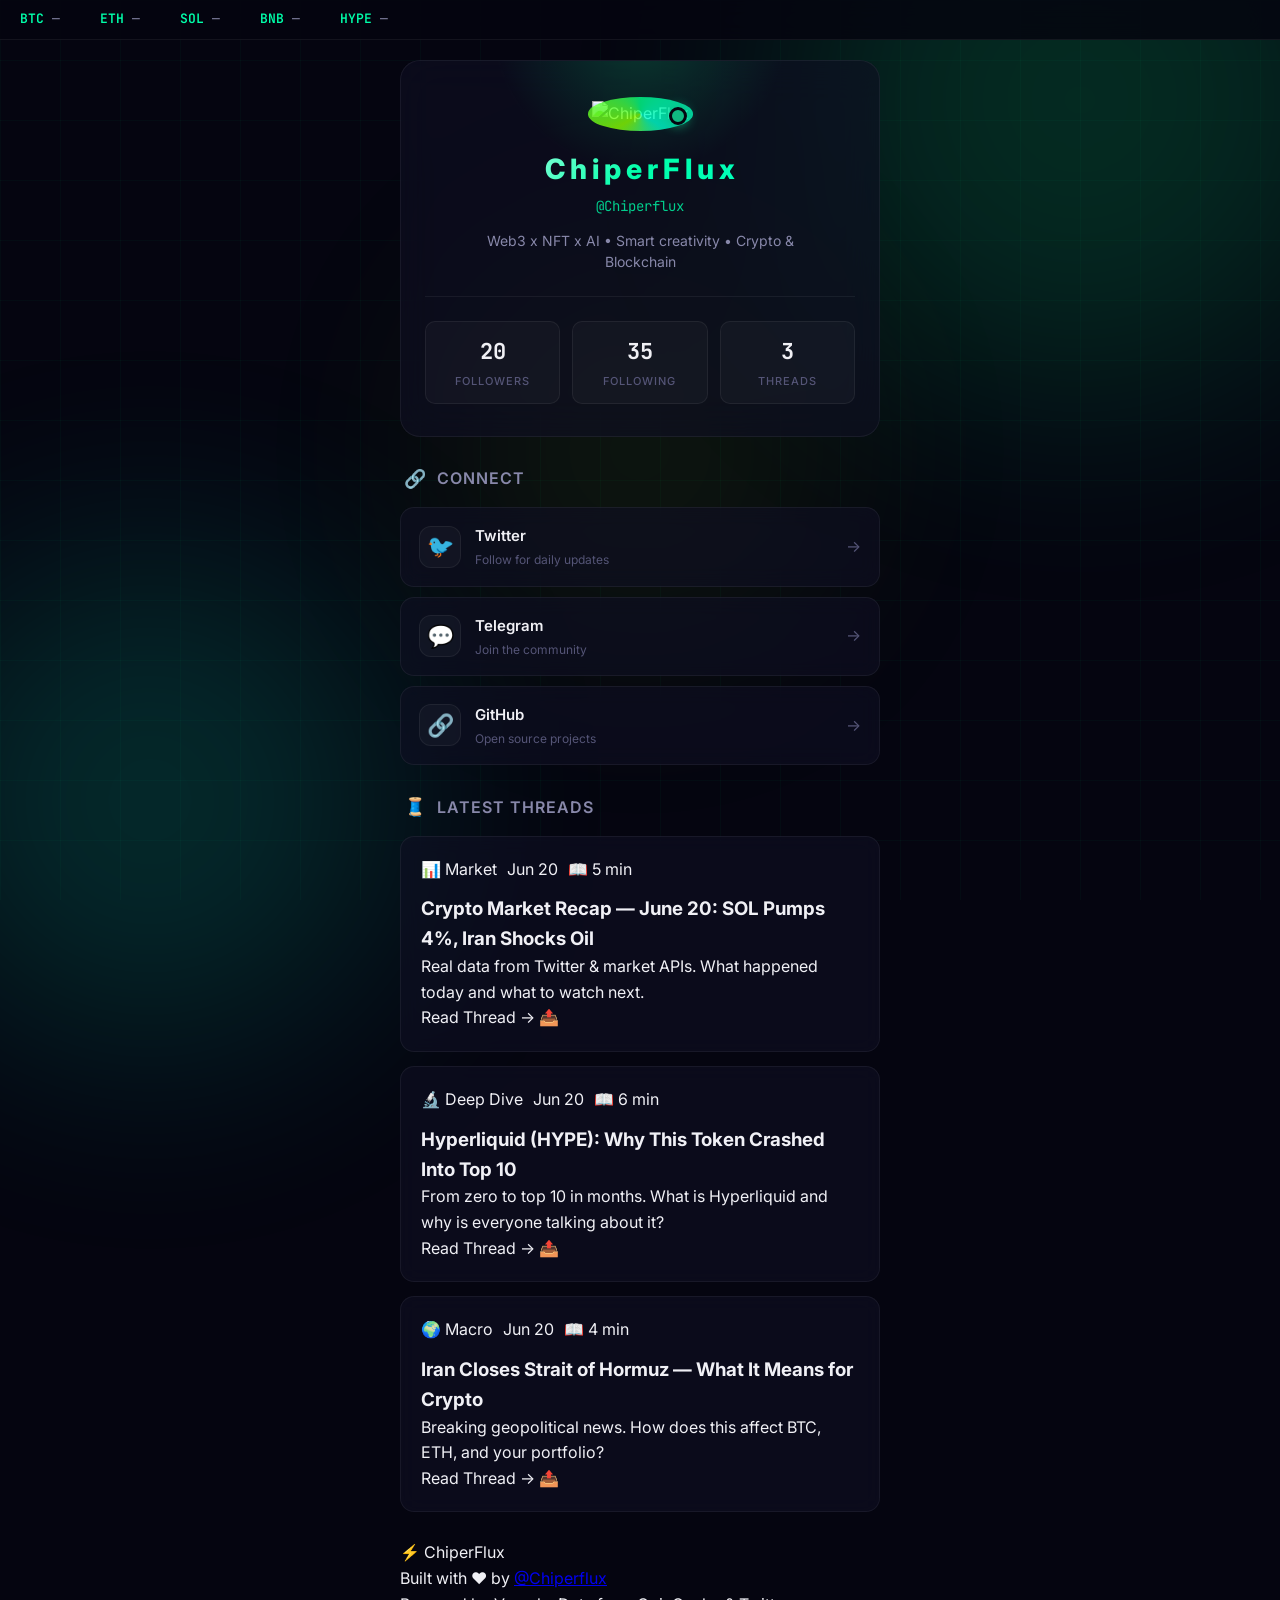
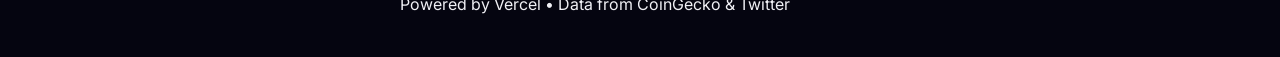
==== commit 67a7ae1f: "📷 Add Twitter profile picture as avatar" ====
--- a/index.html
+++ b/index.html
@@ -39,7 +39,7 @@
         <header class="hero">
             <div class="hero-glow"></div>
             <div class="avatar-ring">
-                <div class="avatar" id="avatar">CF</div>
+                <img src="https://pbs.twimg.com/profile_images/2054141801959919616/UOGiacIk_400x400.jpg" alt="ChiperFlux" class="avatar-img" id="avatar">
                 <div class="status-pulse"></div>
             </div>
             <h1 class="hero-name" id="name">ChiperFlux</h1>
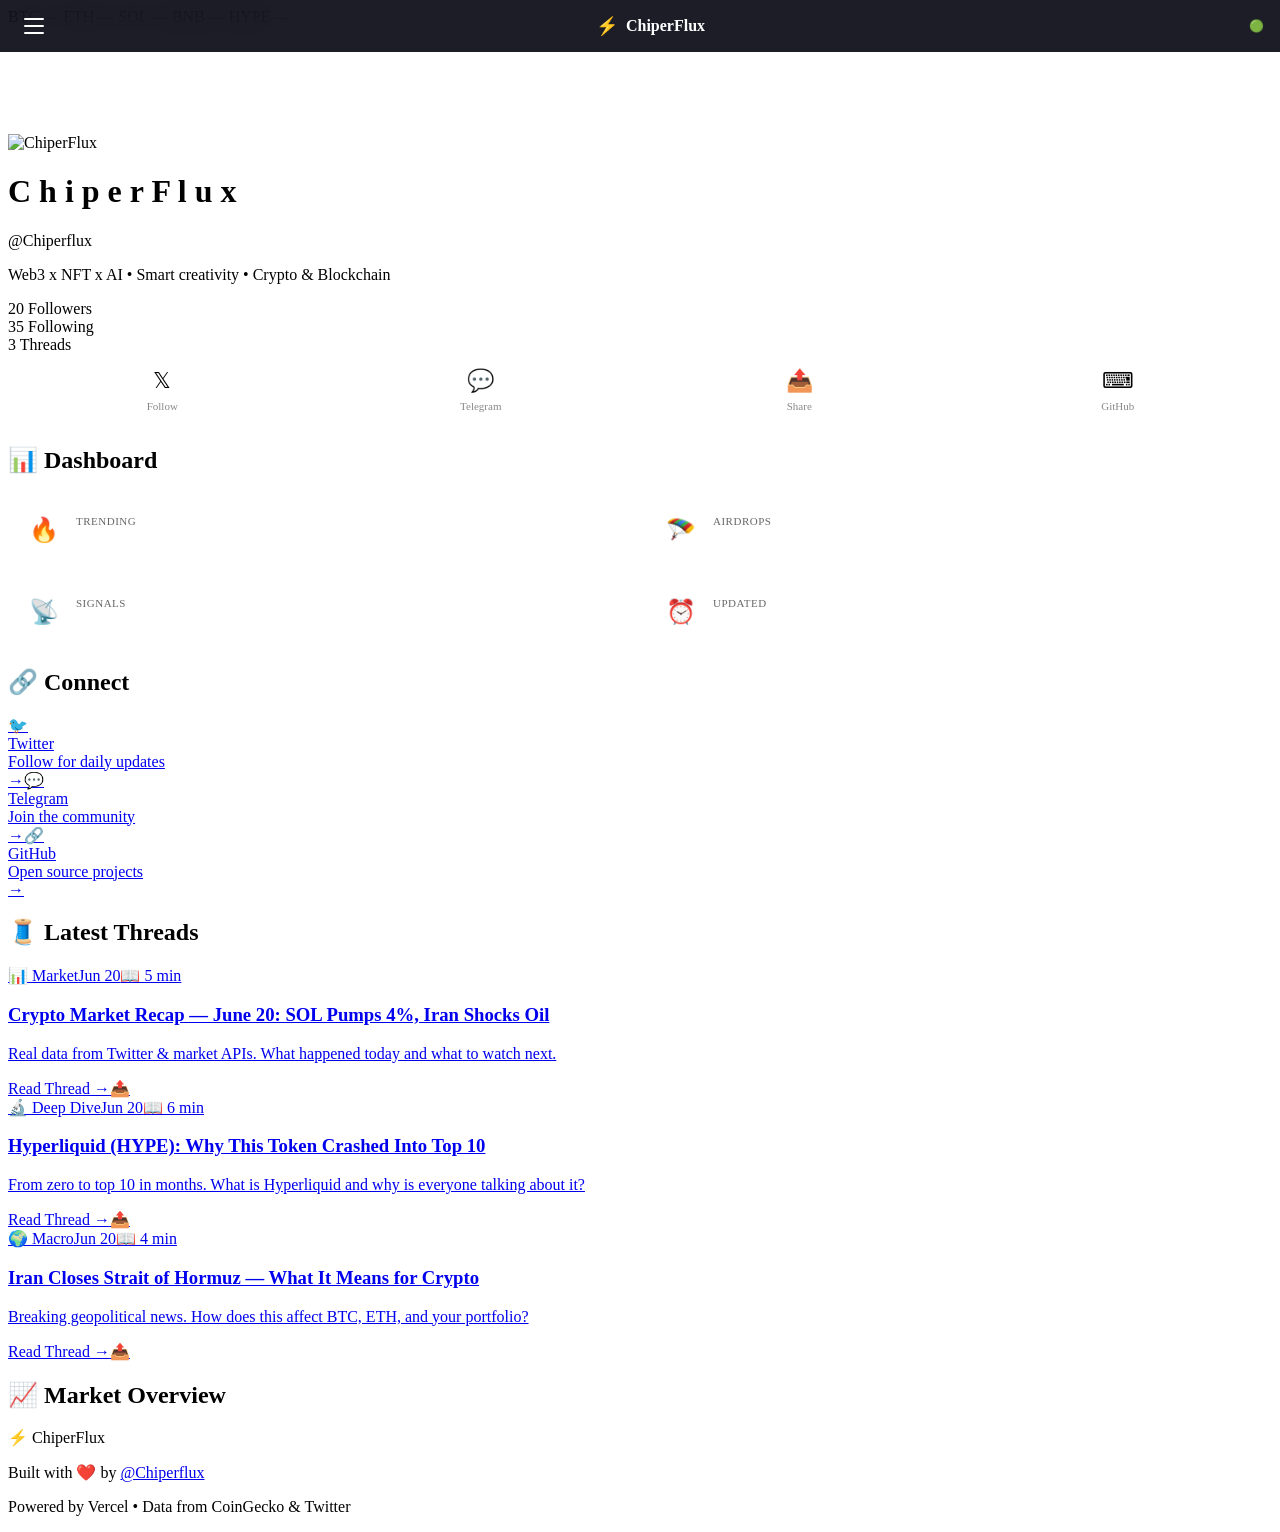
==== commit ff83c51a: "🎨 Major redesign: hamburger menu + sidebar + dashboard + market grid" ====
--- a/index.html
+++ b/index.html
@@ -5,11 +5,6 @@
     <meta name="viewport" content="width=device-width, initial-scale=1.0">
     <title>ChiperFlux — Web3 x NFT x AI</title>
     <meta name="description" content="Crypto alpha, airdrop guides, trading insights & Web3 tools. Built by @Chiperflux.">
-    <meta property="og:title" content="ChiperFlux — Web3 x NFT x AI">
-    <meta property="og:description" content="Crypto alpha, airdrop guides, trading insights & Web3 tools.">
-    <meta property="og:type" content="website">
-    <meta name="twitter:card" content="summary_large_image">
-    <meta name="twitter:site" content="@Chiperflux">
     <link rel="preconnect" href="https://fonts.googleapis.com">
     <link rel="preconnect" href="https://fonts.gstatic.com" crossorigin>
     <link href="https://fonts.googleapis.com/css2?family=JetBrains+Mono:wght@400;500;600;700&family=Inter:wght@300;400;500;600;700;800;900&display=swap" rel="stylesheet">
@@ -21,7 +16,68 @@
     <div class="bg-grid"></div>
     <div class="bg-glow bg-glow-1"></div>
     <div class="bg-glow bg-glow-2"></div>
-    <div class="bg-glow bg-glow-3"></div>
+
+    <!-- Sidebar Overlay -->
+    <div class="sidebar-overlay" id="sidebarOverlay" onclick="toggleSidebar()"></div>
+
+    <!-- Sidebar -->
+    <aside class="sidebar" id="sidebar">
+        <div class="sidebar-header">
+            <span class="sidebar-logo">⚡</span>
+            <span class="sidebar-brand">ChiperFlux</span>
+            <button class="sidebar-close" onclick="toggleSidebar()">✕</button>
+        </div>
+        <nav class="sidebar-nav">
+            <a href="#" class="nav-item active" data-section="home">
+                <span class="nav-icon">🏠</span>
+                <span>Home</span>
+            </a>
+            <a href="#" class="nav-item" data-section="threads">
+                <span class="nav-icon">🧵</span>
+                <span>Threads</span>
+            </a>
+            <a href="#" class="nav-item" data-section="portfolio">
+                <span class="nav-icon">💰</span>
+                <span>Portfolio</span>
+            </a>
+            <a href="#" class="nav-item" data-section="airdrops">
+                <span class="nav-icon">🪂</span>
+                <span>Airdrops</span>
+            </a>
+            <a href="#" class="nav-item" data-section="tools">
+                <span class="nav-icon">🔧</span>
+                <span>Tools</span>
+            </a>
+            <a href="#" class="nav-item" data-section="watchlist">
+                <span class="nav-icon">👁️</span>
+                <span>Watchlist</span>
+            </a>
+        </nav>
+        <div class="sidebar-footer">
+            <div class="sidebar-social">
+                <a href="https://x.com/Chiperflux" target="_blank">𝕏</a>
+                <a href="https://t.me/chiperflux" target="_blank">💬</a>
+                <a href="https://github.com/chiperflux" target="_blank">⌨</a>
+            </div>
+            <p class="sidebar-copy">© 2026 ChiperFlux</p>
+        </div>
+    </aside>
+
+    <!-- Top Bar -->
+    <header class="topbar">
+        <button class="hamburger" onclick="toggleSidebar()">
+            <span></span>
+            <span></span>
+            <span></span>
+        </button>
+        <div class="topbar-brand">
+            <span class="topbar-logo">⚡</span>
+            <span>ChiperFlux</span>
+        </div>
+        <div class="topbar-actions">
+            <span class="topbar-status">🟢</span>
+        </div>
+    </header>
 
     <!-- Live Ticker -->
     <div class="ticker-bar">
@@ -34,10 +90,9 @@
         </div>
     </div>
 
-    <main class="container">
-        <!-- Hero Profile -->
+    <main class="container" id="mainContent">
+        <!-- Profile Card -->
         <header class="hero">
-            <div class="hero-glow"></div>
             <div class="avatar-ring">
                 <img src="https://pbs.twimg.com/profile_images/2054141801959919616/UOGiacIk_400x400.jpg" alt="ChiperFlux" class="avatar-img" id="avatar">
                 <div class="status-pulse"></div>
@@ -62,7 +117,67 @@
             </div>
         </header>
 
-        <!-- Quick Links -->
+        <!-- Quick Actions -->
+        <section class="section">
+            <div class="quick-actions">
+                <a href="https://x.com/Chiperflux" target="_blank" class="action-btn">
+                    <span>𝕏</span>
+                    <small>Follow</small>
+                </a>
+                <a href="https://t.me/chiperflux" target="_blank" class="action-btn">
+                    <span>💬</span>
+                    <small>Telegram</small>
+                </a>
+                <a href="#" class="action-btn" onclick="shareProfile()">
+                    <span>📤</span>
+                    <small>Share</small>
+                </a>
+                <a href="https://github.com/chiperflux" target="_blank" class="action-btn">
+                    <span>⌨</span>
+                    <small>GitHub</small>
+                </a>
+            </div>
+        </section>
+
+        <!-- Dashboard Section -->
+        <section class="section" id="section-home">
+            <h2 class="section-title">
+                <span class="section-icon">📊</span>
+                Dashboard
+            </h2>
+            <div class="dashboard-grid">
+                <div class="dash-card">
+                    <div class="dash-icon">🔥</div>
+                    <div class="dash-info">
+                        <span class="dash-label">Trending</span>
+                        <span class="dash-value" id="trending">HYPE, SOL, JUP</span>
+                    </div>
+                </div>
+                <div class="dash-card">
+                    <div class="dash-icon">🪂</div>
+                    <div class="dash-info">
+                        <span class="dash-label">Airdrops</span>
+                        <span class="dash-value">3 Active</span>
+                    </div>
+                </div>
+                <div class="dash-card">
+                    <div class="dash-icon">📡</div>
+                    <div class="dash-info">
+                        <span class="dash-label">Signals</span>
+                        <span class="dash-value" id="signals">Bullish</span>
+                    </div>
+                </div>
+                <div class="dash-card">
+                    <div class="dash-icon">⏰</div>
+                    <div class="dash-info">
+                        <span class="dash-label">Updated</span>
+                        <span class="dash-value" id="lastUpdate">Just now</span>
+                    </div>
+                </div>
+            </div>
+        </section>
+
+        <!-- Links Section -->
         <section class="section">
             <h2 class="section-title">
                 <span class="section-icon">🔗</span>
@@ -71,13 +186,22 @@
             <div class="links-grid" id="linksGrid"></div>
         </section>
 
-        <!-- Threads -->
-        <section class="section">
+        <!-- Threads Section -->
+        <section class="section" id="section-threads">
             <h2 class="section-title">
                 <span class="section-icon">🧵</span>
                 Latest Threads
             </h2>
             <div class="threads-grid" id="threadsGrid"></div>
+        </section>
+
+        <!-- Market Overview -->
+        <section class="section">
+            <h2 class="section-title">
+                <span class="section-icon">📈</span>
+                Market Overview
+            </h2>
+            <div class="market-grid" id="marketGrid"></div>
         </section>
 
         <!-- Footer -->
@@ -93,4 +217,4 @@
 
     <script src="js/app.js"></script>
 </body>
-</html>
+</html>
--- a/css/style.css
+++ b/css/style.css
@@ -1,500 +1,877 @@
+
+
 /* ============================================
-   ChiperFlux Hub — Premium Crypto UI
-   Glassmorphism + Neon + Animated Grid
+   Top Bar
    ============================================ */
 
-:root {
-    --bg: #050510;
-    --bg-card: rgba(15, 15, 35, 0.6);
-    --bg-card-hover: rgba(25, 25, 55, 0.8);
-    --glass: rgba(255, 255, 255, 0.03);
-    --glass-border: rgba(255, 255, 255, 0.06);
-    --text: #f0f0f5;
-    --text-dim: #8888aa;
-    --text-muted: #555577;
-    --accent: #00ff88;
-    --accent-bright: #00ffaa;
-    --accent-glow: rgba(0, 255, 136, 0.4);
-    --cyan: #00ffcc;
-    --cyan-glow: rgba(0, 255, 204, 0.3);
-    --green: #10b981;
-    --red: #ef4444;
-    --orange: #f59e0b;
-    --pink: #88ff00;
-    --radius: 20px;
-    --radius-sm: 14px;
-    --radius-xs: 10px;
-    --font: 'Inter', -apple-system, BlinkMacSystemFont, sans-serif;
-    --mono: 'JetBrains Mono', 'Fira Code', monospace;
-}
-
-*, *::before, *::after {
-    margin: 0;
-    padding: 0;
-    box-sizing: border-box;
-}
-
-html {
-    scroll-behavior: smooth;
-}
-
-body {
-    font-family: var(--font);
-    background: var(--bg);
-    color: var(--text);
-    min-height: 100vh;
-    line-height: 1.6;
-    overflow-x: hidden;
-    -webkit-font-smoothing: antialiased;
-}
-
-/* ============================================
-   Animated Background
-   ============================================ */
-
-.bg-grid {
-    position: fixed;
-    inset: 0;
-    background-image:
-        linear-gradient(rgba(0, 255, 136, 0.03) 1px, transparent 1px),
-        linear-gradient(90deg, rgba(0, 255, 136, 0.03) 1px, transparent 1px);
-    background-size: 60px 60px;
-    z-index: 0;
-    pointer-events: none;
-}
-
-.bg-glow {
-    position: fixed;
-    border-radius: 50%;
-    filter: blur(120px);
-    opacity: 0.15;
-    z-index: 0;
-    pointer-events: none;
-    animation: float 20s ease-in-out infinite;
-}
-
-.bg-glow-1 {
-    width: 600px;
-    height: 600px;
-    background: var(--accent);
-    top: -200px;
-    right: -100px;
-    animation-delay: 0s;
-}
-
-.bg-glow-2 {
-    width: 500px;
-    height: 500px;
-    background: var(--cyan);
-    bottom: -150px;
-    left: -100px;
-    animation-delay: -7s;
-}
-
-.bg-glow-3 {
-    width: 400px;
-    height: 400px;
-    background: var(--pink);
-    top: 50%;
-    left: 50%;
-    transform: translate(-50%, -50%);
-    animation-delay: -14s;
-    opacity: 0.08;
-}
-
-@keyframes float {
-    0%, 100% { transform: translate(0, 0) scale(1); }
-    33% { transform: translate(30px, -30px) scale(1.05); }
-    66% { transform: translate(-20px, 20px) scale(0.95); }
-}
-
-/* ============================================
-   Ticker Bar
-   ============================================ */
-
-.ticker-bar {
+.topbar {
     position: fixed;
     top: 0;
     left: 0;
     right: 0;
-    z-index: 100;
-    background: rgba(5, 5, 16, 0.85);
+    z-index: 90;
+    background: rgba(5, 5, 16, 0.9);
     backdrop-filter: blur(20px);
     -webkit-backdrop-filter: blur(20px);
     border-bottom: 1px solid var(--glass-border);
-    overflow: hidden;
-    height: 40px;
-    display: flex;
-    align-items: center;
-}
-
-.ticker-content {
-    display: flex;
-    gap: 40px;
-    animation: scroll 30s linear infinite;
-    white-space: nowrap;
-    padding: 0 20px;
-}
-
-.ticker-item {
+    height: 52px;
+    display: flex;
+    align-items: center;
+    justify-content: space-between;
+    padding: 0 16px;
+}
+
+.hamburger {
+    background: none;
+    border: none;
+    cursor: pointer;
+    padding: 8px;
+    display: flex;
+    flex-direction: column;
+    gap: 5px;
+}
+
+.hamburger span {
+    display: block;
+    width: 20px;
+    height: 2px;
+    background: #fff;
+    border-radius: 1px;
+    transition: all 0.3s;
+}
+
+.hamburger.active span:nth-child(1) {
+    transform: rotate(45deg) translate(5px, 5px);
+}
+
+.hamburger.active span:nth-child(2) {
+    opacity: 0;
+}
+
+.hamburger.active span:nth-child(3) {
+    transform: rotate(-45deg) translate(5px, -5px);
+}
+
+.topbar-brand {
     display: flex;
     align-items: center;
     gap: 8px;
-    font-size: 13px;
-    font-family: var(--mono);
-}
-
-.ticker-symbol {
-    color: var(--accent-bright);
-    font-weight: 600;
-}
-
-.ticker-price {
-    color: var(--text-dim);
-}
-
-.ticker-price.up { color: var(--green); }
-.ticker-price.down { color: var(--red); }
-
-@keyframes scroll {
-    0% { transform: translateX(0); }
-    100% { transform: translateX(-50%); }
+    font-weight: 700;
+    font-size: 16px;
+    color: #fff;
+}
+
+.topbar-logo {
+    font-size: 18px;
+}
+
+.topbar-actions {
+    display: flex;
+    align-items: center;
+}
+
+.topbar-status {
+    font-size: 12px;
 }
 
 /* ============================================
-   Container
+   Sidebar
    ============================================ */
 
-.container {
-    position: relative;
-    z-index: 1;
-    max-width: 520px;
-    margin: 0 auto;
-    padding: 60px 20px 40px;
+.sidebar-overlay {
+    position: fixed;
+    inset: 0;
+    background: rgba(0, 0, 0, 0.6);
+    z-index: 98;
+    opacity: 0;
+    visibility: hidden;
+    transition: all 0.3s;
+}
+
+.sidebar-overlay.active {
+    opacity: 1;
+    visibility: visible;
+}
+
+.sidebar {
+    position: fixed;
+    top: 0;
+    left: -280px;
+    width: 280px;
+    height: 100vh;
+    background: #0a0a1a;
+    border-right: 1px solid var(--glass-border);
+    z-index: 99;
+    transition: left 0.3s cubic-bezier(0.4, 0, 0.2, 1);
+    display: flex;
+    flex-direction: column;
+    overflow-y: auto;
+}
+
+.sidebar.active {
+    left: 0;
+}
+
+.sidebar-header {
+    display: flex;
+    align-items: center;
+    gap: 10px;
+    padding: 16px 20px;
+    border-bottom: 1px solid var(--glass-border);
+}
+
+.sidebar-logo {
+    font-size: 24px;
+}
+
+.sidebar-brand {
+    font-weight: 700;
+    font-size: 18px;
+    color: #fff;
+    flex: 1;
+}
+
+.sidebar-close {
+    background: none;
+    border: none;
+    color: #666;
+    font-size: 18px;
+    cursor: pointer;
+    padding: 4px 8px;
+}
+
+.sidebar-nav {
+    flex: 1;
+    padding: 12px 0;
+}
+
+.nav-item {
+    display: flex;
+    align-items: center;
+    gap: 14px;
+    padding: 14px 20px;
+    color: #888;
+    text-decoration: none;
+    font-size: 14px;
+    font-weight: 500;
+    transition: all 0.2s;
+    border-left: 3px solid transparent;
+}
+
+.nav-item:hover {
+    background: rgba(255, 255, 255, 0.03);
+    color: #fff;
+}
+
+.nav-item.active {
+    background: rgba(255, 255, 255, 0.05);
+    color: #fff;
+    border-left-color: #fff;
+}
+
+.nav-icon {
+    font-size: 18px;
+    width: 24px;
+    text-align: center;
+}
+
+.sidebar-footer {
+    padding: 16px 20px;
+    border-top: 1px solid var(--glass-border);
+}
+
+.sidebar-social {
+    display: flex;
+    gap: 16px;
+    margin-bottom: 12px;
+}
+
+.sidebar-social a {
+    color: #666;
+    text-decoration: none;
+    font-size: 18px;
+    transition: color 0.2s;
+}
+
+.sidebar-social a:hover {
+    color: #fff;
+}
+
+.sidebar-copy {
+    font-size: 11px;
+    color: #444;
 }
 
 /* ============================================
-   Hero Profile
+   Quick Actions
    ============================================ */
 
-.hero {
-    text-align: center;
-    padding: 40px 24px 32px;
+.quick-actions {
+    display: grid;
+    grid-template-columns: repeat(4, 1fr);
+    gap: 10px;
+}
+
+.action-btn {
+    display: flex;
+    flex-direction: column;
+    align-items: center;
+    gap: 6px;
+    padding: 14px 8px;
     background: var(--bg-card);
-    backdrop-filter: blur(20px);
-    -webkit-backdrop-filter: blur(20px);
-    border: 1px solid var(--glass-border);
-    border-radius: var(--radius);
-    margin-bottom: 28px;
-    position: relative;
-    overflow: hidden;
-}
-
-.hero-glow {
-    position: absolute;
-    top: -50%;
-    left: 50%;
-    transform: translateX(-50%);
-    width: 300px;
-    height: 300px;
-    background: radial-gradient(circle, var(--accent-glow) 0%, transparent 70%);
-    pointer-events: none;
-    opacity: 0.5;
-}
-
-.avatar-ring {
-    position: relative;
-    display: inline-block;
-    margin-bottom: 20px;
-}
-
-.avatar-ring::before {
-    content: '';
-    position: absolute;
-    inset: -4px;
-    border-radius: 50%;
-    background: conic-gradient(var(--accent), var(--cyan), var(--pink), var(--accent));
-    animation: spin 4s linear infinite;
-    opacity: 0.8;
-}
-
-@keyframes spin {
-    to { transform: rotate(360deg); }
-}
-
-.avatar {
-    position: relative;
-    width: 88px;
-    height: 88px;
-    border-radius: 50%;
-    background: linear-gradient(135deg, #1a1a3e, #0a0a1f);
-    display: flex;
-    align-items: center;
-    justify-content: center;
-    font-size: 28px;
-    font-weight: 800;
-    color: var(--accent-bright);
-    letter-spacing: 2px;
-    border: 3px solid var(--bg);
-}
-
-.status-pulse {
-    position: absolute;
-    bottom: 2px;
-    right: 2px;
-    width: 18px;
-    height: 18px;
-    background: var(--green);
-    border-radius: 50%;
-    border: 3px solid var(--bg);
-    box-shadow: 0 0 12px var(--green);
-    animation: pulse 2s ease-in-out infinite;
-}
-
-@keyframes pulse {
-    0%, 100% { box-shadow: 0 0 12px var(--green); }
-    50% { box-shadow: 0 0 24px var(--green), 0 0 48px rgba(16, 185, 129, 0.3); }
-}
-
-.hero-name {
-    font-size: 28px;
-    font-weight: 800;
-    letter-spacing: -0.5px;
-    background: linear-gradient(135deg, #fff 0%, var(--accent-bright) 50%, var(--cyan) 100%);
-    -webkit-background-clip: text;
-    -webkit-text-fill-color: transparent;
-    background-clip: text;
-    margin-bottom: 4px;
-}
-
-.hero-handle {
-    font-family: var(--mono);
-    font-size: 14px;
-    color: var(--accent-bright);
-    margin-bottom: 12px;
-    opacity: 0.8;
-}
-
-.hero-bio {
-    font-size: 14px;
-    color: var(--text-dim);
-    max-width: 340px;
-    margin: 0 auto 24px;
-    line-height: 1.5;
-}
-
-.stats-grid {
-    display: grid;
-    grid-template-columns: repeat(3, 1fr);
-    gap: 12px;
-    padding-top: 24px;
-    border-top: 1px solid var(--glass-border);
-}
-
-.stat-card {
-    display: flex;
-    flex-direction: column;
-    align-items: center;
-    gap: 4px;
-    padding: 12px 8px;
-    background: var(--glass);
-    border-radius: var(--radius-xs);
-    border: 1px solid var(--glass-border);
-    transition: all 0.3s;
-}
-
-.stat-card:hover {
-    background: rgba(0, 255, 136, 0.08);
-    border-color: rgba(0, 255, 136, 0.2);
-}
-
-.stat-value {
-    font-size: 22px;
-    font-weight: 700;
-    font-family: var(--mono);
-    color: var(--text);
-}
-
-.stat-label {
-    font-size: 11px;
-    color: var(--text-muted);
-    text-transform: uppercase;
-    letter-spacing: 1px;
-    font-weight: 500;
-}
-
-/* ============================================
-   Sections
-   ============================================ */
-
-.section {
-    margin-bottom: 28px;
-}
-
-.section-title {
-    display: flex;
-    align-items: center;
-    gap: 10px;
-    font-size: 16px;
-    font-weight: 600;
-    color: var(--text-dim);
-    margin-bottom: 14px;
-    padding-left: 4px;
-    text-transform: uppercase;
-    letter-spacing: 1px;
-}
-
-.section-icon {
-    font-size: 18px;
-}
-
-/* ============================================
-   Links Grid
-   ============================================ */
-
-.links-grid {
-    display: flex;
-    flex-direction: column;
-    gap: 10px;
-}
-
-.link-card {
-    display: flex;
-    align-items: center;
-    gap: 14px;
-    padding: 16px 18px;
-    background: var(--bg-card);
-    backdrop-filter: blur(10px);
-    -webkit-backdrop-filter: blur(10px);
     border: 1px solid var(--glass-border);
     border-radius: var(--radius-sm);
     text-decoration: none;
     color: var(--text);
-    transition: all 0.3s cubic-bezier(0.4, 0, 0.2, 1);
-    cursor: pointer;
-    position: relative;
-    overflow: hidden;
-}
-
-.link-card::before {
-    content: '';
-    position: absolute;
-    inset: 0;
-    background: linear-gradient(135deg, rgba(0, 255, 136, 0.1), rgba(6, 182, 212, 0.05));
-    opacity: 0;
-    transition: opacity 0.3s;
-}
-
-.link-card:hover {
-    border-color: rgba(0, 255, 136, 0.3);
+    transition: all 0.3s;
+}
+
+.action-btn:hover {
+    background: var(--bg-card-hover);
+    border-color: rgba(255, 255, 255, 0.1);
     transform: translateY(-2px);
-    box-shadow: 0 8px 32px rgba(0, 0, 0, 0.3), 0 0 0 1px rgba(0, 255, 136, 0.1);
-}
-
-.link-card:hover::before {
-    opacity: 1;
-}
-
-.link-icon {
+}
+
+.action-btn span {
     font-size: 22px;
-    width: 42px;
-    height: 42px;
-    display: flex;
-    align-items: center;
-    justify-content: center;
-    background: var(--glass);
-    border-radius: 12px;
-    border: 1px solid var(--glass-border);
-    flex-shrink: 0;
-    position: relative;
-    z-index: 1;
-}
-
-.link-content {
-    flex: 1;
-    min-width: 0;
-    position: relative;
-    z-index: 1;
-}
-
-.link-title {
-    font-size: 15px;
-    font-weight: 600;
-}
-
-.link-desc {
-    font-size: 12px;
-    color: var(--text-muted);
-    margin-top: 2px;
-}
-
-.link-arrow {
-    color: var(--text-muted);
-    font-size: 16px;
-    flex-shrink: 0;
-    transition: all 0.3s;
-    position: relative;
-    z-index: 1;
-}
-
-.link-card:hover .link-arrow {
-    color: var(--accent-bright);
-    transform: translateX(4px);
+}
+
+.action-btn small {
+    font-size: 11px;
+    color: #888;
+    font-weight: 500;
 }
 
 /* ============================================
-   Threads Grid
+   Dashboard Grid
    ============================================ */
 
-.threads-grid {
-    display: flex;
-    flex-direction: column;
-    gap: 14px;
-}
-
-.thread-card {
-    display: block;
-    padding: 20px;
+.dashboard-grid {
+    display: grid;
+    grid-template-columns: repeat(2, 1fr);
+    gap: 10px;
+}
+
+.dash-card {
+    display: flex;
+    align-items: center;
+    gap: 12px;
+    padding: 16px;
     background: var(--bg-card);
-    backdrop-filter: blur(10px);
-    -webkit-backdrop-filter: blur(10px);
     border: 1px solid var(--glass-border);
     border-radius: var(--radius-sm);
-    text-decoration: none;
-    color: var(--text);
-    transition: all 0.3s cubic-bezier(0.4, 0, 0.2, 1);
-    cursor: pointer;
-    position: relative;
-    overflow: hidden;
-}
-
-.thread-card::after {
-    content: '';
-    position: absolute;
-    top: 0;
-    left: 0;
-    right: 0;
-    height: 2px;
-    background: linear-gradient(90deg, var(--accent), var(--cyan), var(--pink));
-    opacity: 0;
-    transition: opacity 0.3s;
-}
-
-.thread-card:hover {
-    border-color: rgba(0, 255, 136, 0.3);
-    transform: translateY(-3px);
-    box-shadow: 0 12px 40px rgba(0, 0, 0, 0.3), 0 0 0 1px rgba(0, 255, 136, 0.1);
-}
-
-.thread-card:hover::after {
-    opacity: 1;
-}
-
-.thread-header {
-    display: flex;
-    align-items: center;
-    gap: 10px;
-    margin-bottom: 12px;
-    flex-wrap: wrap;
-}
-
+    transition: all 0.3s;
+}
+
+.dash-card:hover {
+    background: var(--bg-card-hover);
+}
+
+.dash-icon {
+    font-size: 24px;
+    width: 40px;
+    height: 40px;
+    display: flex;
+    align-items: center;
+    justify-content: center;
+    background: rgba(255, 255, 255, 0.03);
+    border-radius: 10px;
+}
+
+.dash-info {
+    display: flex;
+    flex-direction: column;
+    gap: 2px;
+}
+
+.dash-label {
+    font-size: 11px;
+    color: #666;
+    text-transform: uppercase;
+    letter-spacing: 0.5px;
+}
+
+.dash-value {
+    font-size: 14px;
+    font-weight: 600;
+    color: #fff;
+    font-family: var(--mono);
+}
+
+/* ============================================
+   Market Grid
+   ============================================ */
+
+.market-grid {
+    display: flex;
+    flex-direction: column;
+    gap: 8px;
+}
+
+.market-item {
+    display: flex;
+    align-items: center;
+    justify-content: space-between;
+    padding: 14px 16px;
+    background: var(--bg-card);
+    border: 1px solid var(--glass-border);
+    border-radius: var(--radius-xs);
+    transition: all 0.3s;
+}
+
+.market-item:hover {
+    background: var(--bg-card-hover);
+}
+
+.market-left {
+    display: flex;
+    align-items: center;
+    gap: 12px;
+}
+
+.market-symbol {
+    font-weight: 700;
+    font-size: 14px;
+    color: #fff;
+    font-family: var(--mono);
+}
+
+.market-name {
+    font-size: 12px;
+    color: #666;
+}
+
+.market-right {
+    text-align: right;
+}
+
+.market-price {
+    font-weight: 600;
+    font-size: 14px;
+    color: #fff;
+    font-family: var(--mono);
+}
+
+.market-change {
+    font-size: 12px;
+    font-family: var(--mono);
+}
+
+.market-change.up { color: #22c55e; }
+.market-change.down { color: #ef4444; }
+
+/* ============================================
+   Adjust container for topbar
+   ============================================ */
+
+.container {
+    padding-top: 108px;
+}
+
+.thread-page {
+    padding-top: 72px;
+}
+
+.ticker-bar {
+    top: 52px;
+}
+
+/* ============================================
+   Responsive adjustments
+   ============================================ */
+
+@media (max-width: 400px) {
+    .quick-actions {
+        grid-template-columns: repeat(2, 1fr);
+    }
+    
+    .dashboard-grid {
+        grid-template-columns: 1fr;
+    }
+}
+1|/* ============================================
+2|   ChiperFlux Hub — Premium Crypto UI
+3|   Glassmorphism + Neon + Animated Grid
+4|   ============================================ */
+5|
+6|:root {
+7|    --bg: #050510;
+8|    --bg-card: rgba(15, 15, 35, 0.6);
+9|    --bg-card-hover: rgba(25, 25, 55, 0.8);
+10|    --glass: rgba(255, 255, 255, 0.03);
+11|    --glass-border: rgba(255, 255, 255, 0.06);
+12|    --text: #f0f0f5;
+13|    --text-dim: #8888aa;
+14|    --text-muted: #555577;
+15|    --accent: #888;
+16|    --accent-bright: #aaa;
+17|    --accent-glow: rgba(255, 255, 255, 0.05);
+18|    --cyan: #999;
+19|    --cyan-glow: rgba(255, 255, 255, 0.03);
+20|    --green: #10b981;
+21|    --red: #ef4444;
+22|    --orange: #f59e0b;
+23|    --pink: #777;
+24|    --radius: 20px;
+25|    --radius-sm: 14px;
+26|    --radius-xs: 10px;
+27|    --font: 'Inter', -apple-system, BlinkMacSystemFont, sans-serif;
+28|    --mono: 'JetBrains Mono', 'Fira Code', monospace;
+29|}
+30|
+31|*, *::before, *::after {
+32|    margin: 0;
+33|    padding: 0;
+34|    box-sizing: border-box;
+35|}
+36|
+37|html {
+38|    scroll-behavior: smooth;
+39|}
+40|
+41|body {
+42|    font-family: var(--font);
+43|    background: var(--bg);
+44|    color: var(--text);
+45|    min-height: 100vh;
+46|    line-height: 1.6;
+47|    overflow-x: hidden;
+48|    -webkit-font-smoothing: antialiased;
+49|}
+50|
+51|/* ============================================
+52|   Animated Background
+53|   ============================================ */
+54|
+55|
+56|.bg-grid {
+57|    position: fixed;
+58|    inset: 0;
+59|    background-image:
+60|        linear-gradient(rgba(255, 255, 255, 0.02) 1px, transparent 1px),
+61|        linear-gradient(90deg, rgba(255, 255, 255, 0.02) 1px, transparent 1px);
+62|    background-size: 60px 60px;
+63|    z-index: 0;
+64|    pointer-events: none;
+65|}
+66|
+67|.bg-glow {
+68|    position: fixed;
+69|    border-radius: 50%;
+70|    filter: blur(120px);
+71|    opacity: 0.15;
+72|    z-index: 0;
+73|    pointer-events: none;
+74|    animation: float 20s ease-in-out infinite;
+75|}
+76|
+77|
+78|.bg-glow-1 {
+79|    width: 600px;
+80|    height: 600px;
+81|    background: #333;
+82|    top: -200px;
+83|    right: -100px;
+84|    animation-delay: 0s;
+85|    opacity: 0.05;
+86|}
+87|
+88|.bg-glow-2 {
+89|    width: 500px;
+90|    height: 500px;
+91|    background: #222;
+92|    bottom: -150px;
+93|    left: -100px;
+94|    animation-delay: -7s;
+95|    opacity: 0.05;
+96|}
+97|
+98|.bg-glow-3 {
+99|    display: none;
+100|}
+101|
+102|@keyframes float {
+103|    0%, 100% { transform: translate(0, 0) scale(1); }
+104|    33% { transform: translate(30px, -30px) scale(1.05); }
+105|    66% { transform: translate(-20px, 20px) scale(0.95); }
+106|}
+107|
+108|/* ============================================
+109|   Ticker Bar
+110|   ============================================ */
+111|
+112|.ticker-bar {
+113|    position: fixed;
+114|    top: 0;
+115|    left: 0;
+116|    right: 0;
+117|    z-index: 100;
+118|    background: rgba(5, 5, 16, 0.85);
+119|    backdrop-filter: blur(20px);
+120|    -webkit-backdrop-filter: blur(20px);
+121|    border-bottom: 1px solid var(--glass-border);
+122|    overflow: hidden;
+123|    height: 40px;
+124|    display: flex;
+125|    align-items: center;
+126|}
+127|
+128|.ticker-content {
+129|    display: flex;
+130|    gap: 40px;
+131|    animation: scroll 30s linear infinite;
+132|    white-space: nowrap;
+133|    padding: 0 20px;
+134|}
+135|
+136|.ticker-item {
+137|    display: flex;
+138|    align-items: center;
+139|    gap: 8px;
+140|    font-size: 13px;
+141|    font-family: var(--mono);
+142|}
+143|
+144|.ticker-symbol {
+145|    color: var(--accent-bright);
+146|    font-weight: 600;
+147|}
+148|
+149|.ticker-price {
+150|    color: var(--text-dim);
+151|}
+152|
+153|.ticker-price.up { color: var(--green); }
+154|.ticker-price.down { color: var(--red); }
+155|
+156|@keyframes scroll {
+157|    0% { transform: translateX(0); }
+158|    100% { transform: translateX(-50%); }
+159|}
+160|
+161|/* ============================================
+162|   Container
+163|   ============================================ */
+164|
+165|.container {
+166|    position: relative;
+167|    z-index: 1;
+168|    max-width: 520px;
+169|    margin: 0 auto;
+170|    padding: 60px 20px 40px;
+171|}
+172|
+173|/* ============================================
+174|   Hero Profile
+175|   ============================================ */
+176|
+177|.hero {
+178|    text-align: center;
+179|    padding: 40px 24px 32px;
+180|    background: var(--bg-card);
+181|    backdrop-filter: blur(20px);
+182|    -webkit-backdrop-filter: blur(20px);
+183|    border: 1px solid var(--glass-border);
+184|    border-radius: var(--radius);
+185|    margin-bottom: 28px;
+186|    position: relative;
+187|    overflow: hidden;
+188|}
+189|
+190|
+191|.hero-glow {
+192|    display: none;
+193|}
+194|
+195|.avatar-ring {
+196|    position: relative;
+197|    display: inline-block;
+198|    margin-bottom: 20px;
+199|}
+200|
+201|.avatar-img {
+202|    width: 120px;
+203|    height: 120px;
+204|    border-radius: 50%;
+205|    object-fit: cover;
+206|    border: 2px solid var(--bg);
+207|    z-index: 1;
+208|    position: relative;
+209|}
+210|
+211|
+212|.avatar-ring::before {
+213|    content: '';
+214|    position: absolute;
+215|    inset: -3px;
+216|    border-radius: 50%;
+217|    background: conic-gradient(rgba(255,255,255,0.15), rgba(255,255,255,0.05), rgba(255,255,255,0.15));
+218|    animation: spin 4s linear infinite;
+219|    opacity: 1;
+220|}
+221|
+222|@keyframes spin {
+223|    to { transform: rotate(360deg); }
+224|}
+225|
+226|.avatar {
+227|    position: relative;
+228|    width: 120px;
+229|    height: 120px;
+230|    border-radius: 50%;
+231|    background: linear-gradient(135deg, #1a1a3e, #0a0a1f);
+232|    display: flex;
+233|    align-items: center;
+234|    justify-content: center;
+235|    font-size: 28px;
+236|    font-weight: 800;
+237|    color: var(--accent-bright);
+238|    letter-spacing: 2px;
+239|    border: 3px solid var(--bg);
+240|}
+241|
+242|
+243|.status-pulse {
+244|    position: absolute;
+245|    bottom: 0px;
+246|    right: 0px;
+247|    width: 14px;
+248|    height: 14px;
+249|    background: #22c55e;
+250|    border-radius: 50%;
+251|    border: 2px solid var(--bg);
+252|}
+253|
+254|@keyframes pulse {
+255|    0%, 100% { box-shadow: 0 0 12px var(--green); }
+256|    50% { box-shadow: 0 0 24px var(--green), 0 0 48px rgba(16, 185, 129, 0.3); }
+257|}
+258|
+259|
+260|.hero-name {
+261|    font-size: 22px;
+262|    font-weight: 700;
+263|    letter-spacing: -0.3px;
+264|    color: #fff;
+265|    margin-bottom: 4px;
+266|}
+267|
+268|
+269|.hero-handle {
+270|    font-family: var(--mono);
+271|    font-size: 13px;
+272|    color: #888;
+273|    margin-bottom: 12px;
+274|}
+275|
+276|.hero-bio {
+277|    font-size: 14px;
+278|    color: var(--text-dim);
+279|    max-width: 340px;
+280|    margin: 0 auto 24px;
+281|    line-height: 1.5;
+282|}
+283|
+284|.stats-grid {
+285|    display: grid;
+286|    grid-template-columns: repeat(3, 1fr);
+287|    gap: 12px;
+288|    padding-top: 24px;
+289|    border-top: 1px solid var(--glass-border);
+290|}
+291|
+292|.stat-card {
+293|    display: flex;
+294|    flex-direction: column;
+295|    align-items: center;
+296|    gap: 4px;
+297|    padding: 12px 8px;
+298|    background: var(--glass);
+299|    border-radius: var(--radius-xs);
+300|    border: 1px solid var(--glass-border);
+301|    transition: all 0.3s;
+302|}
+303|
+304|.stat-card:hover {
+305|    background: rgba(0, 255, 136, 0.08);
+306|    border-color: rgba(0, 255, 136, 0.2);
+307|}
+308|
+309|.stat-value {
+310|    font-size: 22px;
+311|    font-weight: 700;
+312|    font-family: var(--mono);
+313|    color: var(--text);
+314|}
+315|
+316|.stat-label {
+317|    font-size: 11px;
+318|    color: var(--text-muted);
+319|    text-transform: uppercase;
+320|    letter-spacing: 1px;
+321|    font-weight: 500;
+322|}
+323|
+324|/* ============================================
+325|   Sections
+326|   ============================================ */
+327|
+328|.section {
+329|    margin-bottom: 28px;
+330|}
+331|
+332|.section-title {
+333|    display: flex;
+334|    align-items: center;
+335|    gap: 10px;
+336|    font-size: 16px;
+337|    font-weight: 600;
+338|
+339|    color: #666;
+340|    margin-bottom: 14px;
+341|    padding-left: 4px;
+342|    text-transform: uppercase;
+343|    letter-spacing: 1px;
+344|    font-size: 13px;
+345|}
+346|
+347|.section-icon {
+348|    font-size: 16px;
+349|}
+350|
+351|/* ============================================
+352|   Links Grid
+353|   ============================================ */
+354|
+355|.links-grid {
+356|    display: flex;
+357|    flex-direction: column;
+358|    gap: 10px;
+359|}
+360|
+361|.link-card {
+362|    display: flex;
+363|    align-items: center;
+364|    gap: 14px;
+365|    padding: 16px 18px;
+366|    background: var(--bg-card);
+367|    backdrop-filter: blur(10px);
+368|    -webkit-backdrop-filter: blur(10px);
+369|    border: 1px solid var(--glass-border);
+370|    border-radius: var(--radius-sm);
+371|    text-decoration: none;
+372|    color: var(--text);
+373|    transition: all 0.3s cubic-bezier(0.4, 0, 0.2, 1);
+374|    cursor: pointer;
+375|    position: relative;
+376|    overflow: hidden;
+377|}
+378|
+379|.link-card::before {
+380|    content: '';
+381|    position: absolute;
+382|    inset: 0;
+383|    background: linear-gradient(135deg, rgba(0, 255, 136, 0.1), rgba(6, 182, 212, 0.05));
+384|    opacity: 0;
+385|    transition: opacity 0.3s;
+386|}
+387|
+388|.link-card:hover {
+389|    border-color: rgba(0, 255, 136, 0.3);
+390|    transform: translateY(-2px);
+391|    box-shadow: 0 8px 32px rgba(0, 0, 0, 0.3), 0 0 0 1px rgba(0, 255, 136, 0.1);
+392|}
+393|
+394|.link-card:hover::before {
+395|    opacity: 1;
+396|}
+397|
+398|.link-icon {
+399|    font-size: 22px;
+400|    width: 42px;
+401|    height: 42px;
+402|    display: flex;
+403|    align-items: center;
+404|    justify-content: center;
+405|    background: var(--glass);
+406|    border-radius: 12px;
+407|    border: 1px solid var(--glass-border);
+408|    flex-shrink: 0;
+409|    position: relative;
+410|    z-index: 1;
+411|}
+412|
+413|.link-content {
+414|    flex: 1;
+415|    min-width: 0;
+416|    position: relative;
+417|    z-index: 1;
+418|}
+419|
+420|.link-title {
+421|    font-size: 15px;
+422|    font-weight: 600;
+423|}
+424|
+425|.link-desc {
+426|    font-size: 12px;
+427|    color: var(--text-muted);
+428|    margin-top: 2px;
+429|}
+430|
+431|.link-arrow {
+432|    color: var(--text-muted);
+433|    font-size: 16px;
+434|    flex-shrink: 0;
+435|    transition: all 0.3s;
+436|    position: relative;
+437|    z-index: 1;
+438|}
+439|
+440|.link-card:hover .link-arrow {
+441|    color: var(--accent-bright);
+442|    transform: translateX(4px);
+443|}
+444|
+445|/* ============================================
+446|   Threads Grid
+447|   ============================================ */
+448|
+449|.threads-grid {
+450|    display: flex;
+451|    flex-direction: column;
+452|    gap: 14px;
+453|}
+454|
+455|.thread-card {
+456|    display: block;
+457|    padding: 20px;
+458|    background: var(--bg-card);
+459|    backdrop-filter: blur(10px);
+460|    -webkit-backdrop-filter: blur(10px);
+461|    border: 1px solid var(--glass-border);
+462|    border-radius: var(--radius-sm);
+463|    text-decoration: none;
+464|    color: var(--text);
+465|    transition: all 0.3s cubic-bezier(0.4, 0, 0.2, 1);
+466|    cursor: pointer;
+467|    position: relative;
+468|    overflow: hidden;
+469|}
+470|
+471|
+472|.thread-card:hover {
+473|    border-color: rgba(255, 255, 255, 0.1);
+474|    transform: translateY(-2px);
+475|    box-shadow: 0 8px 32px rgba(0, 0, 0, 0.3);
+476|}
+477|
+478|.thread-header {
+479|    display: flex;
+480|    align-items: center;
+481|    gap: 10px;
+482|    margin-bottom: 12px;
+483|    flex-wrap: wrap;
+484|}
+485|
+486|
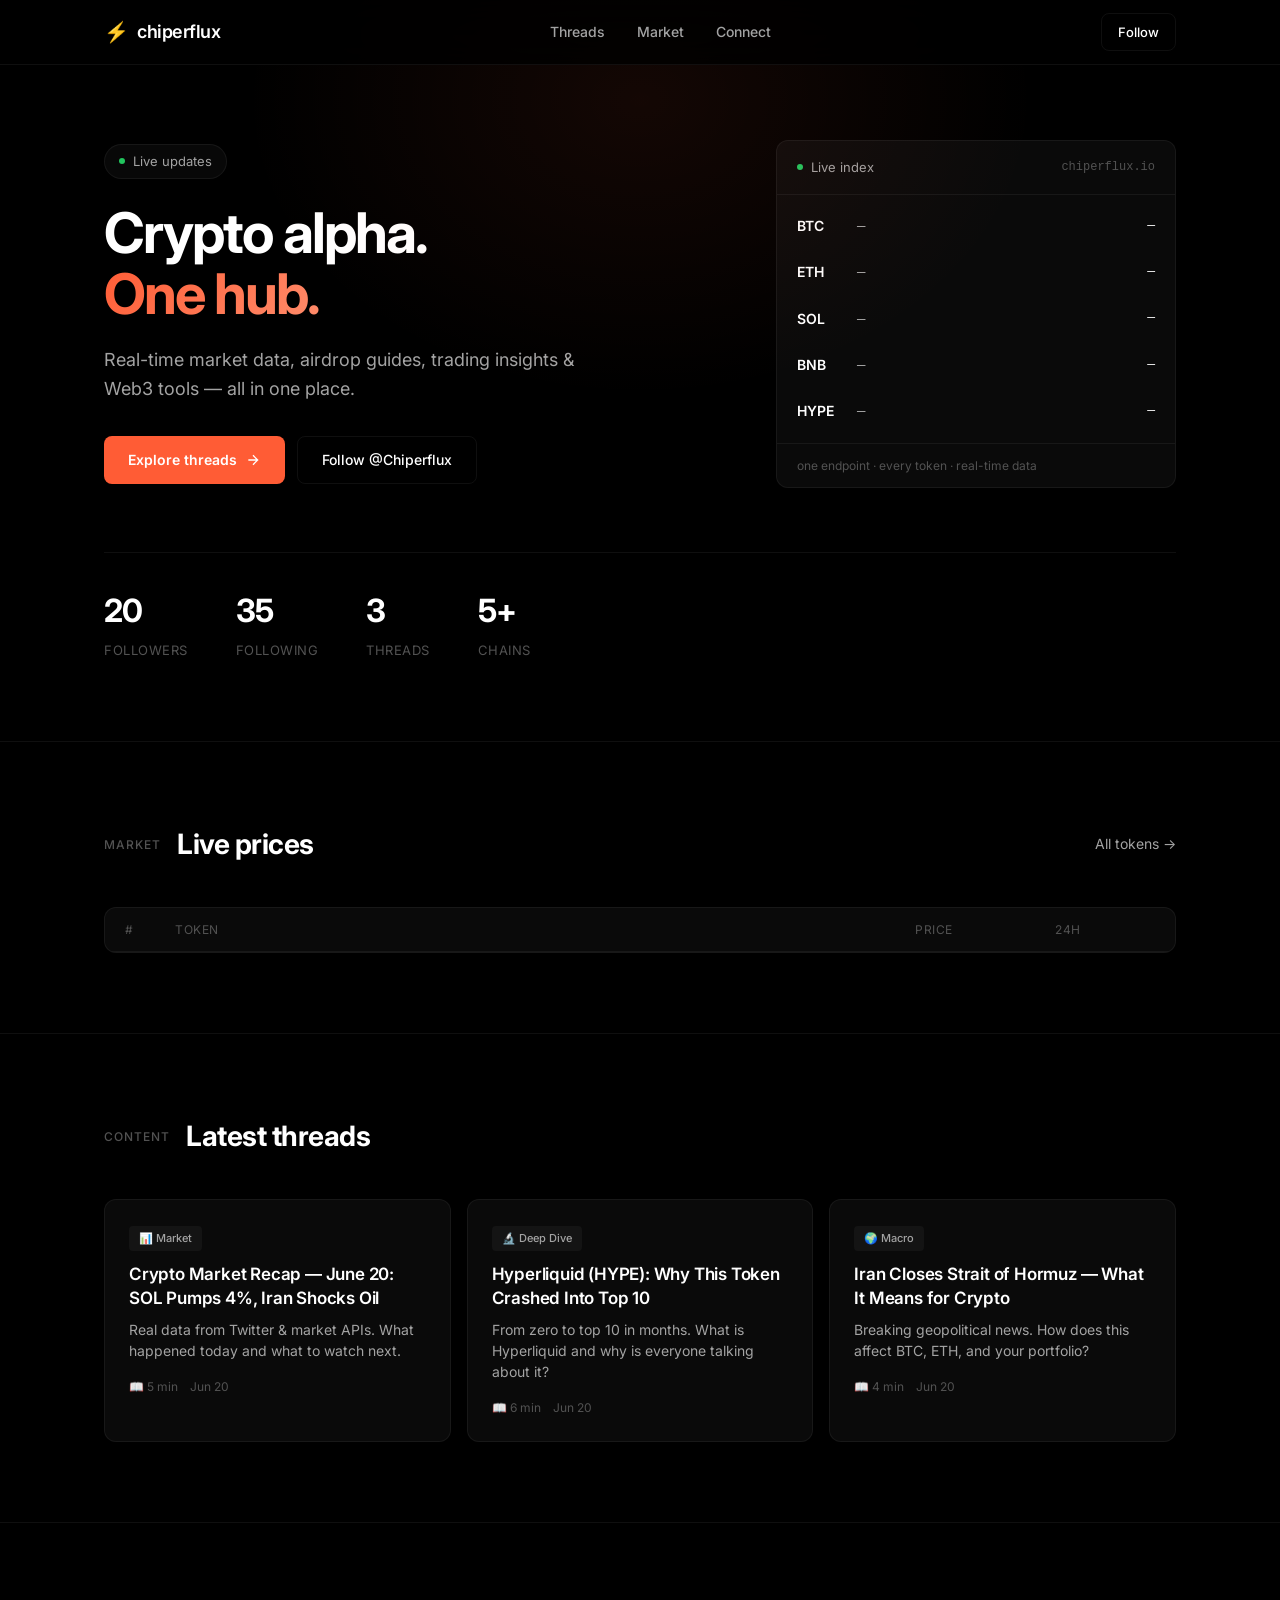
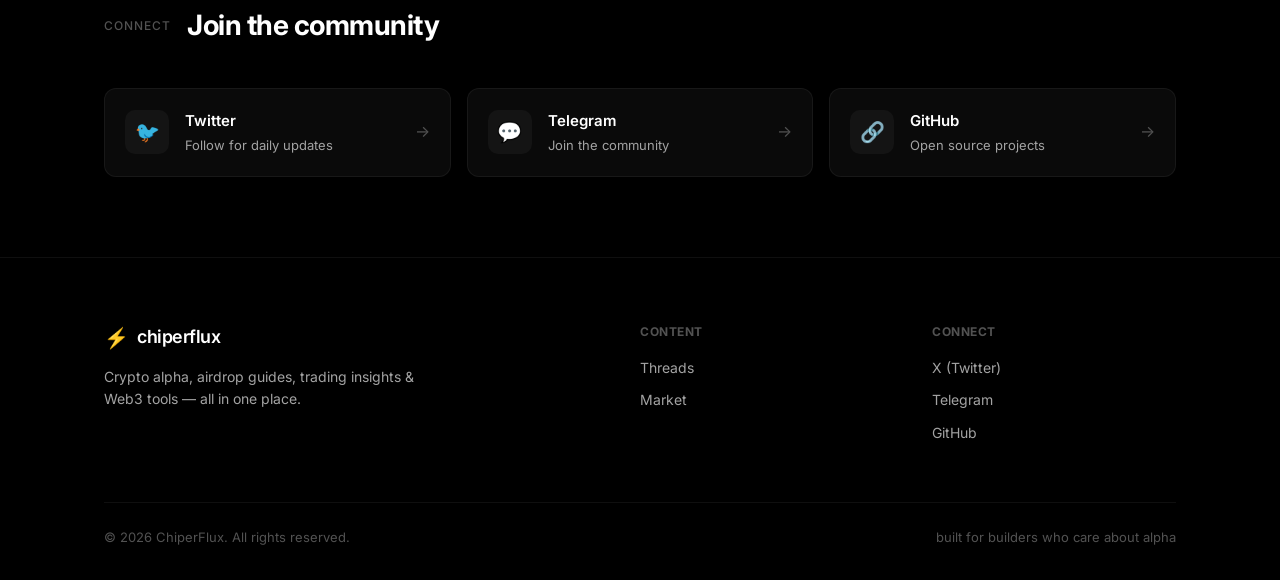
==== commit 044eb352: "🎨 Full redesign: zyloo.io style - dark, minimal, clean" ====
--- a/index.html
+++ b/index.html
@@ -7,213 +7,196 @@
     <meta name="description" content="Crypto alpha, airdrop guides, trading insights & Web3 tools. Built by @Chiperflux.">
     <link rel="preconnect" href="https://fonts.googleapis.com">
     <link rel="preconnect" href="https://fonts.gstatic.com" crossorigin>
-    <link href="https://fonts.googleapis.com/css2?family=JetBrains+Mono:wght@400;500;600;700&family=Inter:wght@300;400;500;600;700;800;900&display=swap" rel="stylesheet">
+    <link href="https://fonts.googleapis.com/css2?family=Inter:wght@300;400;500;600;700;800;900&display=swap" rel="stylesheet">
     <link rel="stylesheet" href="css/style.css">
     <link rel="icon" href="data:image/svg+xml,<svg xmlns='http://www.w3.org/2000/svg' viewBox='0 0 100 100'><text y='.9em' font-size='90'>⚡</text></svg>">
 </head>
 <body>
-    <!-- Animated Background -->
-    <div class="bg-grid"></div>
-    <div class="bg-glow bg-glow-1"></div>
-    <div class="bg-glow bg-glow-2"></div>
-
-    <!-- Sidebar Overlay -->
-    <div class="sidebar-overlay" id="sidebarOverlay" onclick="toggleSidebar()"></div>
-
-    <!-- Sidebar -->
-    <aside class="sidebar" id="sidebar">
-        <div class="sidebar-header">
-            <span class="sidebar-logo">⚡</span>
-            <span class="sidebar-brand">ChiperFlux</span>
-            <button class="sidebar-close" onclick="toggleSidebar()">✕</button>
-        </div>
-        <nav class="sidebar-nav">
-            <a href="#" class="nav-item active" data-section="home">
-                <span class="nav-icon">🏠</span>
-                <span>Home</span>
+    <!-- Navigation -->
+    <nav class="nav">
+        <div class="nav-inner">
+            <a href="/" class="nav-logo">
+                <span class="logo-icon">⚡</span>
+                <span class="logo-text">chiperflux</span>
             </a>
-            <a href="#" class="nav-item" data-section="threads">
-                <span class="nav-icon">🧵</span>
-                <span>Threads</span>
-            </a>
-            <a href="#" class="nav-item" data-section="portfolio">
-                <span class="nav-icon">💰</span>
-                <span>Portfolio</span>
-            </a>
-            <a href="#" class="nav-item" data-section="airdrops">
-                <span class="nav-icon">🪂</span>
-                <span>Airdrops</span>
-            </a>
-            <a href="#" class="nav-item" data-section="tools">
-                <span class="nav-icon">🔧</span>
-                <span>Tools</span>
-            </a>
-            <a href="#" class="nav-item" data-section="watchlist">
-                <span class="nav-icon">👁️</span>
-                <span>Watchlist</span>
-            </a>
-        </nav>
-        <div class="sidebar-footer">
-            <div class="sidebar-social">
-                <a href="https://x.com/Chiperflux" target="_blank">𝕏</a>
-                <a href="https://t.me/chiperflux" target="_blank">💬</a>
-                <a href="https://github.com/chiperflux" target="_blank">⌨</a>
-            </div>
-            <p class="sidebar-copy">© 2026 ChiperFlux</p>
-        </div>
-    </aside>
-
-    <!-- Top Bar -->
-    <header class="topbar">
-        <button class="hamburger" onclick="toggleSidebar()">
-            <span></span>
-            <span></span>
-            <span></span>
-        </button>
-        <div class="topbar-brand">
-            <span class="topbar-logo">⚡</span>
-            <span>ChiperFlux</span>
-        </div>
-        <div class="topbar-actions">
-            <span class="topbar-status">🟢</span>
-        </div>
-    </header>
-
-    <!-- Live Ticker -->
-    <div class="ticker-bar">
-        <div class="ticker-content" id="ticker">
-            <span class="ticker-item"><span class="ticker-symbol">BTC</span> <span class="ticker-price" id="btc-price">—</span></span>
-            <span class="ticker-item"><span class="ticker-symbol">ETH</span> <span class="ticker-price" id="eth-price">—</span></span>
-            <span class="ticker-item"><span class="ticker-symbol">SOL</span> <span class="ticker-price" id="sol-price">—</span></span>
-            <span class="ticker-item"><span class="ticker-symbol">BNB</span> <span class="ticker-price" id="bnb-price">—</span></span>
-            <span class="ticker-item"><span class="ticker-symbol">HYPE</span> <span class="ticker-price" id="hype-price">—</span></span>
+            <div class="nav-links">
+                <a href="#threads">Threads</a>
+                <a href="#market">Market</a>
+                <a href="#connect">Connect</a>
+            </div>
+            <div class="nav-actions">
+                <a href="https://x.com/Chiperflux" target="_blank" class="btn-nav">Follow</a>
+            </div>
+            <button class="nav-toggle" onclick="toggleNav()">
+                <span></span>
+                <span></span>
+                <span></span>
+            </button>
+        </div>
+    </nav>
+
+    <!-- Mobile Menu -->
+    <div class="mobile-menu" id="mobileMenu">
+        <div class="mobile-menu-inner">
+            <a href="#threads" onclick="toggleNav()">Threads</a>
+            <a href="#market" onclick="toggleNav()">Market</a>
+            <a href="#connect" onclick="toggleNav()">Connect</a>
+            <a href="https://x.com/Chiperflux" target="_blank" class="btn-primary">Follow on X</a>
         </div>
     </div>
 
-    <main class="container" id="mainContent">
-        <!-- Profile Card -->
-        <header class="hero">
-            <div class="avatar-ring">
-                <img src="https://pbs.twimg.com/profile_images/2054141801959919616/UOGiacIk_400x400.jpg" alt="ChiperFlux" class="avatar-img" id="avatar">
-                <div class="status-pulse"></div>
-            </div>
-            <h1 class="hero-name" id="name">ChiperFlux</h1>
-            <p class="hero-handle" id="handle">@Chiperflux</p>
-            <p class="hero-bio" id="bio">Web3 x NFT x AI • Smart creativity • Crypto & Blockchain</p>
-            
-            <div class="stats-grid">
-                <div class="stat-card">
-                    <span class="stat-value" id="followers">—</span>
+    <!-- Hero Section -->
+    <section class="hero">
+        <div class="hero-glow"></div>
+        <div class="container">
+            <div class="hero-content">
+                <div class="hero-text">
+                    <div class="hero-badge">
+                        <span class="badge-dot"></span>
+                        Live updates
+                    </div>
+                    <h1>Crypto alpha.<br><span class="gradient-text">One hub.</span></h1>
+                    <p>Real-time market data, airdrop guides, trading insights & Web3 tools — all in one place.</p>
+                    <div class="hero-actions">
+                        <a href="#threads" class="btn-primary">
+                            Explore threads
+                            <svg width="16" height="16" viewBox="0 0 24 24" fill="none" stroke="currentColor" stroke-width="2"><path d="M5 12h14M12 5l7 7-7 7"/></svg>
+                        </a>
+                        <a href="https://x.com/Chiperflux" target="_blank" class="btn-outline">Follow @Chiperflux</a>
+                    </div>
+                </div>
+                <div class="hero-card">
+                    <div class="card-header">
+                        <span class="card-badge">
+                            <span class="badge-dot"></span>
+                            Live index
+                        </span>
+                        <span class="card-link">chiperflux.io</span>
+                    </div>
+                    <div class="card-content" id="liveIndex">
+                        <div class="index-row">
+                            <span class="index-symbol">BTC</span>
+                            <span class="index-price" id="idx-btc">—</span>
+                            <span class="index-change" id="idx-btc-change">—</span>
+                        </div>
+                        <div class="index-row">
+                            <span class="index-symbol">ETH</span>
+                            <span class="index-price" id="idx-eth">—</span>
+                            <span class="index-change" id="idx-eth-change">—</span>
+                        </div>
+                        <div class="index-row">
+                            <span class="index-symbol">SOL</span>
+                            <span class="index-price" id="idx-sol">—</span>
+                            <span class="index-change" id="idx-sol-change">—</span>
+                        </div>
+                        <div class="index-row">
+                            <span class="index-symbol">BNB</span>
+                            <span class="index-price" id="idx-bnb">—</span>
+                            <span class="index-change" id="idx-bnb-change">—</span>
+                        </div>
+                        <div class="index-row">
+                            <span class="index-symbol">HYPE</span>
+                            <span class="index-price" id="idx-hype">—</span>
+                            <span class="index-change" id="idx-hype-change">—</span>
+                        </div>
+                    </div>
+                    <div class="card-footer">
+                        <span>one endpoint · every token · real-time data</span>
+                    </div>
+                </div>
+            </div>
+            <div class="hero-stats">
+                <div class="stat">
+                    <span class="stat-value" id="followers">20</span>
                     <span class="stat-label">Followers</span>
                 </div>
-                <div class="stat-card">
-                    <span class="stat-value" id="following">—</span>
+                <div class="stat">
+                    <span class="stat-value" id="following">35</span>
                     <span class="stat-label">Following</span>
                 </div>
-                <div class="stat-card">
-                    <span class="stat-value" id="threadCount">—</span>
+                <div class="stat">
+                    <span class="stat-value" id="threadCount">3</span>
                     <span class="stat-label">Threads</span>
                 </div>
-            </div>
-        </header>
-
-        <!-- Quick Actions -->
-        <section class="section">
-            <div class="quick-actions">
-                <a href="https://x.com/Chiperflux" target="_blank" class="action-btn">
-                    <span>𝕏</span>
-                    <small>Follow</small>
-                </a>
-                <a href="https://t.me/chiperflux" target="_blank" class="action-btn">
-                    <span>💬</span>
-                    <small>Telegram</small>
-                </a>
-                <a href="#" class="action-btn" onclick="shareProfile()">
-                    <span>📤</span>
-                    <small>Share</small>
-                </a>
-                <a href="https://github.com/chiperflux" target="_blank" class="action-btn">
-                    <span>⌨</span>
-                    <small>GitHub</small>
-                </a>
-            </div>
-        </section>
-
-        <!-- Dashboard Section -->
-        <section class="section" id="section-home">
-            <h2 class="section-title">
-                <span class="section-icon">📊</span>
-                Dashboard
-            </h2>
-            <div class="dashboard-grid">
-                <div class="dash-card">
-                    <div class="dash-icon">🔥</div>
-                    <div class="dash-info">
-                        <span class="dash-label">Trending</span>
-                        <span class="dash-value" id="trending">HYPE, SOL, JUP</span>
-                    </div>
-                </div>
-                <div class="dash-card">
-                    <div class="dash-icon">🪂</div>
-                    <div class="dash-info">
-                        <span class="dash-label">Airdrops</span>
-                        <span class="dash-value">3 Active</span>
-                    </div>
-                </div>
-                <div class="dash-card">
-                    <div class="dash-icon">📡</div>
-                    <div class="dash-info">
-                        <span class="dash-label">Signals</span>
-                        <span class="dash-value" id="signals">Bullish</span>
-                    </div>
-                </div>
-                <div class="dash-card">
-                    <div class="dash-icon">⏰</div>
-                    <div class="dash-info">
-                        <span class="dash-label">Updated</span>
-                        <span class="dash-value" id="lastUpdate">Just now</span>
-                    </div>
-                </div>
-            </div>
-        </section>
-
-        <!-- Links Section -->
-        <section class="section">
-            <h2 class="section-title">
-                <span class="section-icon">🔗</span>
-                Connect
-            </h2>
-            <div class="links-grid" id="linksGrid"></div>
-        </section>
-
-        <!-- Threads Section -->
-        <section class="section" id="section-threads">
-            <h2 class="section-title">
-                <span class="section-icon">🧵</span>
-                Latest Threads
-            </h2>
+                <div class="stat">
+                    <span class="stat-value">5+</span>
+                    <span class="stat-label">Chains</span>
+                </div>
+            </div>
+        </div>
+    </section>
+
+    <!-- Market Section -->
+    <section class="section" id="market">
+        <div class="container">
+            <div class="section-header">
+                <span class="section-label">MARKET</span>
+                <h2>Live prices</h2>
+                <a href="#" class="section-link">All tokens →</a>
+            </div>
+            <div class="market-table">
+                <div class="table-header">
+                    <span class="col-rank">#</span>
+                    <span class="col-name">TOKEN</span>
+                    <span class="col-price">PRICE</span>
+                    <span class="col-change">24H</span>
+                </div>
+                <div id="marketRows"></div>
+            </div>
+        </div>
+    </section>
+
+    <!-- Threads Section -->
+    <section class="section" id="threads">
+        <div class="container">
+            <div class="section-header">
+                <span class="section-label">CONTENT</span>
+                <h2>Latest threads</h2>
+            </div>
             <div class="threads-grid" id="threadsGrid"></div>
-        </section>
-
-        <!-- Market Overview -->
-        <section class="section">
-            <h2 class="section-title">
-                <span class="section-icon">📈</span>
-                Market Overview
-            </h2>
-            <div class="market-grid" id="marketGrid"></div>
-        </section>
-
-        <!-- Footer -->
-        <footer class="footer">
-            <div class="footer-brand">
-                <span class="footer-logo">⚡</span>
-                <span>ChiperFlux</span>
-            </div>
-            <p>Built with ❤️ by <a href="https://x.com/Chiperflux" target="_blank">@Chiperflux</a></p>
-            <p class="footer-sub">Powered by Vercel • Data from CoinGecko & Twitter</p>
-        </footer>
-    </main>
+        </div>
+    </section>
+
+    <!-- Connect Section -->
+    <section class="section" id="connect">
+        <div class="container">
+            <div class="section-header">
+                <span class="section-label">CONNECT</span>
+                <h2>Join the community</h2>
+            </div>
+            <div class="connect-grid" id="linksGrid"></div>
+        </div>
+    </section>
+
+    <!-- Footer -->
+    <footer class="footer">
+        <div class="container">
+            <div class="footer-grid">
+                <div class="footer-brand">
+                    <a href="/" class="footer-logo">
+                        <span class="logo-icon">⚡</span>
+                        <span class="logo-text">chiperflux</span>
+                    </a>
+                    <p>Crypto alpha, airdrop guides, trading insights & Web3 tools — all in one place.</p>
+                </div>
+                <div class="footer-col">
+                    <h4>Content</h4>
+                    <a href="#threads">Threads</a>
+                    <a href="#market">Market</a>
+                </div>
+                <div class="footer-col">
+                    <h4>Connect</h4>
+                    <a href="https://x.com/Chiperflux" target="_blank">X (Twitter)</a>
+                    <a href="https://t.me/chiperflux" target="_blank">Telegram</a>
+                    <a href="https://github.com/chiperflux" target="_blank">GitHub</a>
+                </div>
+            </div>
+            <div class="footer-bottom">
+                <span>© 2026 ChiperFlux. All rights reserved.</span>
+                <span>built for builders who care about alpha</span>
+            </div>
+        </div>
+    </footer>
 
     <script src="js/app.js"></script>
 </body>
--- a/css/style.css
+++ b/css/style.css
@@ -1,877 +1,962 @@
-
-
-/* ============================================
-   Top Bar
-   ============================================ */
-
-.topbar {
+/* ============================================
+   ChiperFlux — zyloo.io Style
+   Dark, minimal, clean, professional
+   ============================================ */
+
+:root {
+    --bg: #000;
+    --bg-card: #0a0a0a;
+    --bg-card-hover: #111;
+    --border: rgba(255, 255, 255, 0.06);
+    --border-hover: rgba(255, 255, 255, 0.12);
+    --text: #fff;
+    --text-secondary: #a3a3a3;
+    --text-muted: #525252;
+    --accent: #ff5c35;
+    --accent-hover: #ff7a5c;
+    --green: #22c55e;
+    --red: #ef4444;
+    --radius: 12px;
+    --radius-sm: 8px;
+    --font: 'Inter', -apple-system, BlinkMacSystemFont, sans-serif;
+}
+
+*, *::before, *::after {
+    margin: 0;
+    padding: 0;
+    box-sizing: border-box;
+}
+
+html {
+    scroll-behavior: smooth;
+}
+
+body {
+    font-family: var(--font);
+    background: var(--bg);
+    color: var(--text);
+    line-height: 1.6;
+    -webkit-font-smoothing: antialiased;
+    -moz-osx-font-smoothing: grayscale;
+}
+
+.container {
+    max-width: 1120px;
+    margin: 0 auto;
+    padding: 0 24px;
+}
+
+/* ============================================
+   Navigation
+   ============================================ */
+
+.nav {
     position: fixed;
     top: 0;
     left: 0;
     right: 0;
-    z-index: 90;
-    background: rgba(5, 5, 16, 0.9);
+    z-index: 100;
+    background: rgba(0, 0, 0, 0.8);
     backdrop-filter: blur(20px);
     -webkit-backdrop-filter: blur(20px);
-    border-bottom: 1px solid var(--glass-border);
-    height: 52px;
+    border-bottom: 1px solid var(--border);
+}
+
+.nav-inner {
+    max-width: 1120px;
+    margin: 0 auto;
+    padding: 0 24px;
+    height: 64px;
     display: flex;
     align-items: center;
     justify-content: space-between;
-    padding: 0 16px;
-}
-
-.hamburger {
+}
+
+.nav-logo {
+    display: flex;
+    align-items: center;
+    gap: 8px;
+    text-decoration: none;
+    color: var(--text);
+}
+
+.logo-icon {
+    font-size: 20px;
+}
+
+.logo-text {
+    font-size: 18px;
+    font-weight: 600;
+    letter-spacing: -0.5px;
+}
+
+.nav-links {
+    display: flex;
+    gap: 32px;
+}
+
+.nav-links a {
+    color: var(--text-secondary);
+    text-decoration: none;
+    font-size: 14px;
+    font-weight: 500;
+    transition: color 0.2s;
+}
+
+.nav-links a:hover {
+    color: var(--text);
+}
+
+.nav-actions {
+    display: flex;
+    align-items: center;
+    gap: 12px;
+}
+
+.btn-nav {
+    padding: 8px 16px;
+    background: transparent;
+    border: 1px solid var(--border);
+    border-radius: var(--radius-sm);
+    color: var(--text);
+    text-decoration: none;
+    font-size: 13px;
+    font-weight: 500;
+    transition: all 0.2s;
+}
+
+.btn-nav:hover {
+    background: rgba(255, 255, 255, 0.05);
+    border-color: var(--border-hover);
+}
+
+.nav-toggle {
+    display: none;
+    flex-direction: column;
+    gap: 5px;
     background: none;
     border: none;
     cursor: pointer;
     padding: 8px;
-    display: flex;
-    flex-direction: column;
-    gap: 5px;
-}
-
-.hamburger span {
+}
+
+.nav-toggle span {
     display: block;
     width: 20px;
     height: 2px;
-    background: #fff;
+    background: var(--text);
     border-radius: 1px;
     transition: all 0.3s;
 }
 
-.hamburger.active span:nth-child(1) {
+.nav-toggle.active span:nth-child(1) {
     transform: rotate(45deg) translate(5px, 5px);
 }
 
-.hamburger.active span:nth-child(2) {
+.nav-toggle.active span:nth-child(2) {
     opacity: 0;
 }
 
-.hamburger.active span:nth-child(3) {
+.nav-toggle.active span:nth-child(3) {
     transform: rotate(-45deg) translate(5px, -5px);
 }
 
-.topbar-brand {
-    display: flex;
-    align-items: center;
-    gap: 8px;
-    font-weight: 700;
-    font-size: 16px;
-    color: #fff;
-}
-
-.topbar-logo {
-    font-size: 18px;
-}
-
-.topbar-actions {
-    display: flex;
-    align-items: center;
-}
-
-.topbar-status {
-    font-size: 12px;
-}
-
-/* ============================================
-   Sidebar
-   ============================================ */
-
-.sidebar-overlay {
+/* Mobile Menu */
+.mobile-menu {
     position: fixed;
-    inset: 0;
-    background: rgba(0, 0, 0, 0.6);
-    z-index: 98;
+    top: 64px;
+    left: 0;
+    right: 0;
+    bottom: 0;
+    background: rgba(0, 0, 0, 0.95);
+    z-index: 99;
     opacity: 0;
     visibility: hidden;
     transition: all 0.3s;
 }
 
-.sidebar-overlay.active {
+.mobile-menu.active {
     opacity: 1;
     visibility: visible;
 }
 
-.sidebar {
-    position: fixed;
-    top: 0;
-    left: -280px;
-    width: 280px;
-    height: 100vh;
-    background: #0a0a1a;
-    border-right: 1px solid var(--glass-border);
-    z-index: 99;
-    transition: left 0.3s cubic-bezier(0.4, 0, 0.2, 1);
+.mobile-menu-inner {
+    padding: 24px;
     display: flex;
     flex-direction: column;
-    overflow-y: auto;
-}
-
-.sidebar.active {
-    left: 0;
-}
-
-.sidebar-header {
-    display: flex;
-    align-items: center;
-    gap: 10px;
+    gap: 16px;
+}
+
+.mobile-menu-inner a {
+    color: var(--text);
+    text-decoration: none;
+    font-size: 18px;
+    font-weight: 500;
+    padding: 12px 0;
+    border-bottom: 1px solid var(--border);
+}
+
+/* ============================================
+   Hero Section
+   ============================================ */
+
+.hero {
+    position: relative;
+    padding: 140px 0 80px;
+    overflow: hidden;
+}
+
+.hero-glow {
+    position: absolute;
+    top: -200px;
+    left: 50%;
+    transform: translateX(-50%);
+    width: 800px;
+    height: 600px;
+    background: radial-gradient(ellipse, rgba(255, 92, 53, 0.08) 0%, transparent 70%);
+    pointer-events: none;
+}
+
+.hero-content {
+    display: grid;
+    grid-template-columns: 1fr 400px;
+    gap: 60px;
+    align-items: center;
+}
+
+.hero-badge {
+    display: inline-flex;
+    align-items: center;
+    gap: 8px;
+    padding: 6px 14px;
+    background: rgba(255, 255, 255, 0.03);
+    border: 1px solid var(--border);
+    border-radius: 20px;
+    font-size: 13px;
+    color: var(--text-secondary);
+    margin-bottom: 24px;
+}
+
+.badge-dot {
+    width: 6px;
+    height: 6px;
+    background: var(--green);
+    border-radius: 50%;
+    animation: pulse 2s ease-in-out infinite;
+}
+
+@keyframes pulse {
+    0%, 100% { opacity: 1; }
+    50% { opacity: 0.5; }
+}
+
+.hero h1 {
+    font-size: 56px;
+    font-weight: 700;
+    line-height: 1.1;
+    letter-spacing: -2px;
+    margin-bottom: 20px;
+}
+
+.gradient-text {
+    background: linear-gradient(135deg, var(--accent), #ff8c6b);
+    -webkit-background-clip: text;
+    -webkit-text-fill-color: transparent;
+    background-clip: text;
+}
+
+.hero p {
+    font-size: 18px;
+    color: var(--text-secondary);
+    line-height: 1.6;
+    margin-bottom: 32px;
+    max-width: 480px;
+}
+
+.hero-actions {
+    display: flex;
+    gap: 12px;
+    flex-wrap: wrap;
+}
+
+.btn-primary {
+    display: inline-flex;
+    align-items: center;
+    gap: 8px;
+    padding: 12px 24px;
+    background: var(--accent);
+    color: var(--text);
+    border: none;
+    border-radius: var(--radius-sm);
+    font-size: 14px;
+    font-weight: 600;
+    text-decoration: none;
+    transition: all 0.2s;
+    cursor: pointer;
+}
+
+.btn-primary:hover {
+    background: var(--accent-hover);
+    transform: translateY(-1px);
+}
+
+.btn-outline {
+    display: inline-flex;
+    align-items: center;
+    gap: 8px;
+    padding: 12px 24px;
+    background: transparent;
+    color: var(--text);
+    border: 1px solid var(--border);
+    border-radius: var(--radius-sm);
+    font-size: 14px;
+    font-weight: 500;
+    text-decoration: none;
+    transition: all 0.2s;
+}
+
+.btn-outline:hover {
+    background: rgba(255, 255, 255, 0.03);
+    border-color: var(--border-hover);
+}
+
+/* Hero Card */
+.hero-card {
+    background: var(--bg-card);
+    border: 1px solid var(--border);
+    border-radius: var(--radius);
+    overflow: hidden;
+}
+
+.card-header {
+    display: flex;
+    align-items: center;
+    justify-content: space-between;
     padding: 16px 20px;
-    border-bottom: 1px solid var(--glass-border);
-}
-
-.sidebar-logo {
-    font-size: 24px;
-}
-
-.sidebar-brand {
+    border-bottom: 1px solid var(--border);
+}
+
+.card-badge {
+    display: flex;
+    align-items: center;
+    gap: 8px;
+    font-size: 13px;
+    color: var(--text-secondary);
+}
+
+.card-link {
+    font-size: 12px;
+    color: var(--text-muted);
+    font-family: monospace;
+}
+
+.card-content {
+    padding: 8px 0;
+}
+
+.index-row {
+    display: flex;
+    align-items: center;
+    padding: 12px 20px;
+    transition: background 0.2s;
+}
+
+.index-row:hover {
+    background: rgba(255, 255, 255, 0.02);
+}
+
+.index-symbol {
+    width: 60px;
+    font-weight: 600;
+    font-size: 14px;
+    color: var(--text);
+}
+
+.index-price {
+    flex: 1;
+    font-size: 14px;
+    color: var(--text-secondary);
+    font-family: monospace;
+}
+
+.index-change {
+    font-size: 13px;
+    font-weight: 500;
+    font-family: monospace;
+}
+
+.index-change.up { color: var(--green); }
+.index-change.down { color: var(--red); }
+
+.card-footer {
+    padding: 12px 20px;
+    border-top: 1px solid var(--border);
+    font-size: 12px;
+    color: var(--text-muted);
+}
+
+/* Hero Stats */
+.hero-stats {
+    display: flex;
+    gap: 48px;
+    margin-top: 64px;
+    padding-top: 32px;
+    border-top: 1px solid var(--border);
+}
+
+.stat {
+    display: flex;
+    flex-direction: column;
+    gap: 4px;
+}
+
+.stat-value {
+    font-size: 32px;
     font-weight: 700;
-    font-size: 18px;
-    color: #fff;
-    flex: 1;
-}
-
-.sidebar-close {
-    background: none;
-    border: none;
-    color: #666;
-    font-size: 18px;
-    cursor: pointer;
-    padding: 4px 8px;
-}
-
-.sidebar-nav {
-    flex: 1;
-    padding: 12px 0;
-}
-
-.nav-item {
-    display: flex;
-    align-items: center;
-    gap: 14px;
-    padding: 14px 20px;
-    color: #888;
-    text-decoration: none;
-    font-size: 14px;
-    font-weight: 500;
-    transition: all 0.2s;
-    border-left: 3px solid transparent;
-}
-
-.nav-item:hover {
-    background: rgba(255, 255, 255, 0.03);
-    color: #fff;
-}
-
-.nav-item.active {
-    background: rgba(255, 255, 255, 0.05);
-    color: #fff;
-    border-left-color: #fff;
-}
-
-.nav-icon {
-    font-size: 18px;
-    width: 24px;
-    text-align: center;
-}
-
-.sidebar-footer {
-    padding: 16px 20px;
-    border-top: 1px solid var(--glass-border);
-}
-
-.sidebar-social {
-    display: flex;
-    gap: 16px;
-    margin-bottom: 12px;
-}
-
-.sidebar-social a {
-    color: #666;
-    text-decoration: none;
-    font-size: 18px;
-    transition: color 0.2s;
-}
-
-.sidebar-social a:hover {
-    color: #fff;
-}
-
-.sidebar-copy {
-    font-size: 11px;
-    color: #444;
-}
-
-/* ============================================
-   Quick Actions
-   ============================================ */
-
-.quick-actions {
-    display: grid;
-    grid-template-columns: repeat(4, 1fr);
-    gap: 10px;
-}
-
-.action-btn {
-    display: flex;
-    flex-direction: column;
-    align-items: center;
-    gap: 6px;
-    padding: 14px 8px;
-    background: var(--bg-card);
-    border: 1px solid var(--glass-border);
-    border-radius: var(--radius-sm);
-    text-decoration: none;
-    color: var(--text);
-    transition: all 0.3s;
-}
-
-.action-btn:hover {
-    background: var(--bg-card-hover);
-    border-color: rgba(255, 255, 255, 0.1);
-    transform: translateY(-2px);
-}
-
-.action-btn span {
-    font-size: 22px;
-}
-
-.action-btn small {
-    font-size: 11px;
-    color: #888;
-    font-weight: 500;
-}
-
-/* ============================================
-   Dashboard Grid
-   ============================================ */
-
-.dashboard-grid {
-    display: grid;
-    grid-template-columns: repeat(2, 1fr);
-    gap: 10px;
-}
-
-.dash-card {
-    display: flex;
-    align-items: center;
-    gap: 12px;
-    padding: 16px;
-    background: var(--bg-card);
-    border: 1px solid var(--glass-border);
-    border-radius: var(--radius-sm);
-    transition: all 0.3s;
-}
-
-.dash-card:hover {
-    background: var(--bg-card-hover);
-}
-
-.dash-icon {
-    font-size: 24px;
-    width: 40px;
-    height: 40px;
-    display: flex;
-    align-items: center;
-    justify-content: center;
-    background: rgba(255, 255, 255, 0.03);
-    border-radius: 10px;
-}
-
-.dash-info {
-    display: flex;
-    flex-direction: column;
-    gap: 2px;
-}
-
-.dash-label {
-    font-size: 11px;
-    color: #666;
+    letter-spacing: -1px;
+}
+
+.stat-label {
+    font-size: 13px;
+    color: var(--text-muted);
     text-transform: uppercase;
     letter-spacing: 0.5px;
 }
 
-.dash-value {
-    font-size: 14px;
+/* ============================================
+   Sections
+   ============================================ */
+
+.section {
+    padding: 80px 0;
+    border-top: 1px solid var(--border);
+}
+
+.section-header {
+    display: flex;
+    align-items: center;
+    gap: 16px;
+    margin-bottom: 40px;
+}
+
+.section-label {
+    font-size: 12px;
+    color: var(--text-muted);
+    text-transform: uppercase;
+    letter-spacing: 1px;
+    font-weight: 500;
+}
+
+.section-header h2 {
+    font-size: 28px;
+    font-weight: 700;
+    letter-spacing: -0.5px;
+    flex: 1;
+}
+
+.section-link {
+    font-size: 14px;
+    color: var(--text-secondary);
+    text-decoration: none;
+    transition: color 0.2s;
+}
+
+.section-link:hover {
+    color: var(--text);
+}
+
+/* ============================================
+   Market Table
+   ============================================ */
+
+.market-table {
+    background: var(--bg-card);
+    border: 1px solid var(--border);
+    border-radius: var(--radius);
+    overflow: hidden;
+}
+
+.table-header {
+    display: grid;
+    grid-template-columns: 50px 1fr 140px 100px;
+    padding: 12px 20px;
+    border-bottom: 1px solid var(--border);
+    font-size: 12px;
+    color: var(--text-muted);
+    text-transform: uppercase;
+    letter-spacing: 0.5px;
+}
+
+.market-row {
+    display: grid;
+    grid-template-columns: 50px 1fr 140px 100px;
+    padding: 16px 20px;
+    border-bottom: 1px solid var(--border);
+    transition: background 0.2s;
+    align-items: center;
+}
+
+.market-row:last-child {
+    border-bottom: none;
+}
+
+.market-row:hover {
+    background: rgba(255, 255, 255, 0.02);
+}
+
+.market-rank {
+    font-size: 14px;
+    color: var(--text-muted);
+    font-weight: 500;
+}
+
+.market-info {
+    display: flex;
+    align-items: center;
+    gap: 12px;
+}
+
+.market-symbol {
     font-weight: 600;
+    font-size: 14px;
+}
+
+.market-name {
+    font-size: 13px;
+    color: var(--text-secondary);
+}
+
+.market-price {
+    font-size: 14px;
+    font-family: monospace;
+    color: var(--text);
+}
+
+.market-change {
+    font-size: 14px;
+    font-weight: 500;
+    font-family: monospace;
+}
+
+.market-change.up { color: var(--green); }
+.market-change.down { color: var(--red); }
+
+/* ============================================
+   Threads Grid
+   ============================================ */
+
+.threads-grid {
+    display: grid;
+    grid-template-columns: repeat(auto-fill, minmax(340px, 1fr));
+    gap: 16px;
+}
+
+.thread-card {
+    display: block;
+    padding: 24px;
+    background: var(--bg-card);
+    border: 1px solid var(--border);
+    border-radius: var(--radius);
+    text-decoration: none;
+    color: var(--text);
+    transition: all 0.2s;
+}
+
+.thread-card:hover {
+    background: var(--bg-card-hover);
+    border-color: var(--border-hover);
+    transform: translateY(-2px);
+}
+
+.thread-tag {
+    display: inline-block;
+    font-size: 11px;
+    padding: 4px 10px;
+    background: rgba(255, 255, 255, 0.04);
+    color: var(--text-secondary);
+    border-radius: 4px;
+    font-weight: 500;
+    margin-bottom: 12px;
+}
+
+.thread-title {
+    font-size: 17px;
+    font-weight: 600;
+    line-height: 1.4;
+    margin-bottom: 8px;
+    letter-spacing: -0.2px;
+}
+
+.thread-excerpt {
+    font-size: 14px;
+    color: var(--text-secondary);
+    line-height: 1.5;
+    margin-bottom: 16px;
+}
+
+.thread-meta {
+    display: flex;
+    align-items: center;
+    gap: 12px;
+    font-size: 12px;
+    color: var(--text-muted);
+}
+
+.thread-meta span {
+    display: flex;
+    align-items: center;
+    gap: 4px;
+}
+
+/* ============================================
+   Connect Grid
+   ============================================ */
+
+.connect-grid {
+    display: grid;
+    grid-template-columns: repeat(auto-fill, minmax(280px, 1fr));
+    gap: 16px;
+}
+
+.connect-card {
+    display: flex;
+    align-items: center;
+    gap: 16px;
+    padding: 20px;
+    background: var(--bg-card);
+    border: 1px solid var(--border);
+    border-radius: var(--radius);
+    text-decoration: none;
+    color: var(--text);
+    transition: all 0.2s;
+}
+
+.connect-card:hover {
+    background: var(--bg-card-hover);
+    border-color: var(--border-hover);
+}
+
+.connect-icon {
+    width: 44px;
+    height: 44px;
+    display: flex;
+    align-items: center;
+    justify-content: center;
+    background: rgba(255, 255, 255, 0.04);
+    border-radius: 10px;
+    font-size: 20px;
+    flex-shrink: 0;
+}
+
+.connect-info {
+    flex: 1;
+}
+
+.connect-title {
+    font-size: 15px;
+    font-weight: 600;
+    margin-bottom: 2px;
+}
+
+.connect-desc {
+    font-size: 13px;
+    color: var(--text-secondary);
+}
+
+.connect-arrow {
+    color: var(--text-muted);
+    font-size: 16px;
+    transition: all 0.2s;
+}
+
+.connect-card:hover .connect-arrow {
+    color: var(--text);
+    transform: translateX(4px);
+}
+
+/* ============================================
+   Footer
+   ============================================ */
+
+.footer {
+    padding: 64px 0 32px;
+    border-top: 1px solid var(--border);
+}
+
+.footer-grid {
+    display: grid;
+    grid-template-columns: 2fr 1fr 1fr;
+    gap: 48px;
+    margin-bottom: 48px;
+}
+
+.footer-logo {
+    display: flex;
+    align-items: center;
+    gap: 8px;
+    text-decoration: none;
+    color: var(--text);
+    margin-bottom: 12px;
+}
+
+.footer-brand p {
+    font-size: 14px;
+    color: var(--text-secondary);
+    max-width: 320px;
+    line-height: 1.6;
+}
+
+.footer-col h4 {
+    font-size: 12px;
+    color: var(--text-muted);
+    text-transform: uppercase;
+    letter-spacing: 0.5px;
+    margin-bottom: 16px;
+}
+
+.footer-col a {
+    display: block;
+    font-size: 14px;
+    color: var(--text-secondary);
+    text-decoration: none;
+    margin-bottom: 10px;
+    transition: color 0.2s;
+}
+
+.footer-col a:hover {
+    color: var(--text);
+}
+
+.footer-bottom {
+    display: flex;
+    justify-content: space-between;
+    padding-top: 24px;
+    border-top: 1px solid var(--border);
+    font-size: 13px;
+    color: var(--text-muted);
+}
+
+/* ============================================
+   Thread Page
+   ============================================ */
+
+.thread-page {
+    max-width: 720px;
+    margin: 0 auto;
+    padding: 100px 24px 60px;
+}
+
+.back-link {
+    display: inline-flex;
+    align-items: center;
+    gap: 6px;
+    color: var(--text-secondary);
+    text-decoration: none;
+    font-size: 14px;
+    margin-bottom: 32px;
+    transition: color 0.2s;
+}
+
+.back-link:hover {
+    color: var(--text);
+}
+
+.thread-hero {
+    margin-bottom: 40px;
+}
+
+.thread-hero .thread-tag {
+    margin-bottom: 16px;
+}
+
+.thread-title-lg {
+    font-size: 32px;
+    font-weight: 700;
+    line-height: 1.2;
+    letter-spacing: -1px;
+    margin-bottom: 16px;
+}
+
+.thread-meta-lg {
+    display: flex;
+    gap: 16px;
+    font-size: 14px;
+    color: var(--text-secondary);
+}
+
+.tweet-list {
+    display: flex;
+    flex-direction: column;
+    gap: 12px;
+    margin-bottom: 40px;
+}
+
+.tweet-card {
+    padding: 24px;
+    background: var(--bg-card);
+    border: 1px solid var(--border);
+    border-radius: var(--radius);
+    font-size: 15px;
+    line-height: 1.7;
+    white-space: pre-wrap;
+    word-wrap: break-word;
+}
+
+.tweet-num {
+    display: inline-block;
+    font-size: 12px;
+    color: var(--text-muted);
+    font-weight: 500;
+    margin-bottom: 12px;
+    font-family: monospace;
+}
+
+.thread-actions {
+    display: flex;
+    gap: 12px;
+    margin-bottom: 48px;
+}
+
+.btn-share {
+    display: inline-flex;
+    align-items: center;
+    gap: 8px;
+    padding: 10px 18px;
+    background: var(--bg-card);
+    border: 1px solid var(--border);
+    border-radius: var(--radius-sm);
+    color: var(--text-secondary);
+    font-size: 14px;
+    font-weight: 500;
+    text-decoration: none;
+    transition: all 0.2s;
+    cursor: pointer;
+}
+
+.btn-share:hover {
+    background: var(--bg-card-hover);
+    color: var(--text);
+}
+
+/* ============================================
+   Responsive
+   ============================================ */
+
+@media (max-width: 768px) {
+    .nav-links {
+        display: none;
+    }
+
+    .nav-actions {
+        display: none;
+    }
+
+    .nav-toggle {
+        display: flex;
+    }
+
+    .hero {
+        padding: 120px 0 60px;
+    }
+
+    .hero-content {
+        grid-template-columns: 1fr;
+        gap: 40px;
+    }
+
+    .hero h1 {
+        font-size: 36px;
+        letter-spacing: -1px;
+    }
+
+    .hero p {
+        font-size: 16px;
+    }
+
+    .hero-stats {
+        gap: 24px;
+        flex-wrap: wrap;
+    }
+
+    .stat-value {
+        font-size: 24px;
+    }
+
+    .section {
+        padding: 60px 0;
+    }
+
+    .section-header h2 {
+        font-size: 22px;
+    }
+
+    .table-header,
+    .market-row {
+        grid-template-columns: 40px 1fr 100px 80px;
+        padding: 12px 16px;
+    }
+
+    .threads-grid {
+        grid-template-columns: 1fr;
+    }
+
+    .connect-grid {
+        grid-template-columns: 1fr;
+    }
+
+    .footer-grid {
+        grid-template-columns: 1fr;
+        gap: 32px;
+    }
+
+    .footer-bottom {
+        flex-direction: column;
+        gap: 8px;
+    }
+
+    .thread-title-lg {
+        font-size: 24px;
+    }
+}
+
+@media (max-width: 400px) {
+    .hero h1 {
+        font-size: 28px;
+    }
+
+    .hero-actions {
+        flex-direction: column;
+    }
+
+    .btn-primary,
+    .btn-outline {
+        width: 100%;
+        justify-content: center;
+    }
+}
+
+/* ============================================
+   Selection & Scrollbar
+   ============================================ */
+
+::selection {
+    background: rgba(255, 92, 53, 0.3);
     color: #fff;
-    font-family: var(--mono);
-}
-
-/* ============================================
-   Market Grid
-   ============================================ */
-
-.market-grid {
-    display: flex;
-    flex-direction: column;
-    gap: 8px;
-}
-
-.market-item {
-    display: flex;
-    align-items: center;
-    justify-content: space-between;
-    padding: 14px 16px;
-    background: var(--bg-card);
-    border: 1px solid var(--glass-border);
-    border-radius: var(--radius-xs);
-    transition: all 0.3s;
-}
-
-.market-item:hover {
-    background: var(--bg-card-hover);
-}
-
-.market-left {
-    display: flex;
-    align-items: center;
-    gap: 12px;
-}
-
-.market-symbol {
-    font-weight: 700;
-    font-size: 14px;
-    color: #fff;
-    font-family: var(--mono);
-}
-
-.market-name {
-    font-size: 12px;
-    color: #666;
-}
-
-.market-right {
-    text-align: right;
-}
-
-.market-price {
-    font-weight: 600;
-    font-size: 14px;
-    color: #fff;
-    font-family: var(--mono);
-}
-
-.market-change {
-    font-size: 12px;
-    font-family: var(--mono);
-}
-
-.market-change.up { color: #22c55e; }
-.market-change.down { color: #ef4444; }
-
-/* ============================================
-   Adjust container for topbar
-   ============================================ */
-
-.container {
-    padding-top: 108px;
-}
-
-.thread-page {
-    padding-top: 72px;
-}
-
-.ticker-bar {
-    top: 52px;
-}
-
-/* ============================================
-   Responsive adjustments
-   ============================================ */
-
-@media (max-width: 400px) {
-    .quick-actions {
-        grid-template-columns: repeat(2, 1fr);
-    }
-    
-    .dashboard-grid {
-        grid-template-columns: 1fr;
-    }
-}
-1|/* ============================================
-2|   ChiperFlux Hub — Premium Crypto UI
-3|   Glassmorphism + Neon + Animated Grid
-4|   ============================================ */
-5|
-6|:root {
-7|    --bg: #050510;
-8|    --bg-card: rgba(15, 15, 35, 0.6);
-9|    --bg-card-hover: rgba(25, 25, 55, 0.8);
-10|    --glass: rgba(255, 255, 255, 0.03);
-11|    --glass-border: rgba(255, 255, 255, 0.06);
-12|    --text: #f0f0f5;
-13|    --text-dim: #8888aa;
-14|    --text-muted: #555577;
-15|    --accent: #888;
-16|    --accent-bright: #aaa;
-17|    --accent-glow: rgba(255, 255, 255, 0.05);
-18|    --cyan: #999;
-19|    --cyan-glow: rgba(255, 255, 255, 0.03);
-20|    --green: #10b981;
-21|    --red: #ef4444;
-22|    --orange: #f59e0b;
-23|    --pink: #777;
-24|    --radius: 20px;
-25|    --radius-sm: 14px;
-26|    --radius-xs: 10px;
-27|    --font: 'Inter', -apple-system, BlinkMacSystemFont, sans-serif;
-28|    --mono: 'JetBrains Mono', 'Fira Code', monospace;
-29|}
-30|
-31|*, *::before, *::after {
-32|    margin: 0;
-33|    padding: 0;
-34|    box-sizing: border-box;
-35|}
-36|
-37|html {
-38|    scroll-behavior: smooth;
-39|}
-40|
-41|body {
-42|    font-family: var(--font);
-43|    background: var(--bg);
-44|    color: var(--text);
-45|    min-height: 100vh;
-46|    line-height: 1.6;
-47|    overflow-x: hidden;
-48|    -webkit-font-smoothing: antialiased;
-49|}
-50|
-51|/* ============================================
-52|   Animated Background
-53|   ============================================ */
-54|
-55|
-56|.bg-grid {
-57|    position: fixed;
-58|    inset: 0;
-59|    background-image:
-60|        linear-gradient(rgba(255, 255, 255, 0.02) 1px, transparent 1px),
-61|        linear-gradient(90deg, rgba(255, 255, 255, 0.02) 1px, transparent 1px);
-62|    background-size: 60px 60px;
-63|    z-index: 0;
-64|    pointer-events: none;
-65|}
-66|
-67|.bg-glow {
-68|    position: fixed;
-69|    border-radius: 50%;
-70|    filter: blur(120px);
-71|    opacity: 0.15;
-72|    z-index: 0;
-73|    pointer-events: none;
-74|    animation: float 20s ease-in-out infinite;
-75|}
-76|
-77|
-78|.bg-glow-1 {
-79|    width: 600px;
-80|    height: 600px;
-81|    background: #333;
-82|    top: -200px;
-83|    right: -100px;
-84|    animation-delay: 0s;
-85|    opacity: 0.05;
-86|}
-87|
-88|.bg-glow-2 {
-89|    width: 500px;
-90|    height: 500px;
-91|    background: #222;
-92|    bottom: -150px;
-93|    left: -100px;
-94|    animation-delay: -7s;
-95|    opacity: 0.05;
-96|}
-97|
-98|.bg-glow-3 {
-99|    display: none;
-100|}
-101|
-102|@keyframes float {
-103|    0%, 100% { transform: translate(0, 0) scale(1); }
-104|    33% { transform: translate(30px, -30px) scale(1.05); }
-105|    66% { transform: translate(-20px, 20px) scale(0.95); }
-106|}
-107|
-108|/* ============================================
-109|   Ticker Bar
-110|   ============================================ */
-111|
-112|.ticker-bar {
-113|    position: fixed;
-114|    top: 0;
-115|    left: 0;
-116|    right: 0;
-117|    z-index: 100;
-118|    background: rgba(5, 5, 16, 0.85);
-119|    backdrop-filter: blur(20px);
-120|    -webkit-backdrop-filter: blur(20px);
-121|    border-bottom: 1px solid var(--glass-border);
-122|    overflow: hidden;
-123|    height: 40px;
-124|    display: flex;
-125|    align-items: center;
-126|}
-127|
-128|.ticker-content {
-129|    display: flex;
-130|    gap: 40px;
-131|    animation: scroll 30s linear infinite;
-132|    white-space: nowrap;
-133|    padding: 0 20px;
-134|}
-135|
-136|.ticker-item {
-137|    display: flex;
-138|    align-items: center;
-139|    gap: 8px;
-140|    font-size: 13px;
-141|    font-family: var(--mono);
-142|}
-143|
-144|.ticker-symbol {
-145|    color: var(--accent-bright);
-146|    font-weight: 600;
-147|}
-148|
-149|.ticker-price {
-150|    color: var(--text-dim);
-151|}
-152|
-153|.ticker-price.up { color: var(--green); }
-154|.ticker-price.down { color: var(--red); }
-155|
-156|@keyframes scroll {
-157|    0% { transform: translateX(0); }
-158|    100% { transform: translateX(-50%); }
-159|}
-160|
-161|/* ============================================
-162|   Container
-163|   ============================================ */
-164|
-165|.container {
-166|    position: relative;
-167|    z-index: 1;
-168|    max-width: 520px;
-169|    margin: 0 auto;
-170|    padding: 60px 20px 40px;
-171|}
-172|
-173|/* ============================================
-174|   Hero Profile
-175|   ============================================ */
-176|
-177|.hero {
-178|    text-align: center;
-179|    padding: 40px 24px 32px;
-180|    background: var(--bg-card);
-181|    backdrop-filter: blur(20px);
-182|    -webkit-backdrop-filter: blur(20px);
-183|    border: 1px solid var(--glass-border);
-184|    border-radius: var(--radius);
-185|    margin-bottom: 28px;
-186|    position: relative;
-187|    overflow: hidden;
-188|}
-189|
-190|
-191|.hero-glow {
-192|    display: none;
-193|}
-194|
-195|.avatar-ring {
-196|    position: relative;
-197|    display: inline-block;
-198|    margin-bottom: 20px;
-199|}
-200|
-201|.avatar-img {
-202|    width: 120px;
-203|    height: 120px;
-204|    border-radius: 50%;
-205|    object-fit: cover;
-206|    border: 2px solid var(--bg);
-207|    z-index: 1;
-208|    position: relative;
-209|}
-210|
-211|
-212|.avatar-ring::before {
-213|    content: '';
-214|    position: absolute;
-215|    inset: -3px;
-216|    border-radius: 50%;
-217|    background: conic-gradient(rgba(255,255,255,0.15), rgba(255,255,255,0.05), rgba(255,255,255,0.15));
-218|    animation: spin 4s linear infinite;
-219|    opacity: 1;
-220|}
-221|
-222|@keyframes spin {
-223|    to { transform: rotate(360deg); }
-224|}
-225|
-226|.avatar {
-227|    position: relative;
-228|    width: 120px;
-229|    height: 120px;
-230|    border-radius: 50%;
-231|    background: linear-gradient(135deg, #1a1a3e, #0a0a1f);
-232|    display: flex;
-233|    align-items: center;
-234|    justify-content: center;
-235|    font-size: 28px;
-236|    font-weight: 800;
-237|    color: var(--accent-bright);
-238|    letter-spacing: 2px;
-239|    border: 3px solid var(--bg);
-240|}
-241|
-242|
-243|.status-pulse {
-244|    position: absolute;
-245|    bottom: 0px;
-246|    right: 0px;
-247|    width: 14px;
-248|    height: 14px;
-249|    background: #22c55e;
-250|    border-radius: 50%;
-251|    border: 2px solid var(--bg);
-252|}
-253|
-254|@keyframes pulse {
-255|    0%, 100% { box-shadow: 0 0 12px var(--green); }
-256|    50% { box-shadow: 0 0 24px var(--green), 0 0 48px rgba(16, 185, 129, 0.3); }
-257|}
-258|
-259|
-260|.hero-name {
-261|    font-size: 22px;
-262|    font-weight: 700;
-263|    letter-spacing: -0.3px;
-264|    color: #fff;
-265|    margin-bottom: 4px;
-266|}
-267|
-268|
-269|.hero-handle {
-270|    font-family: var(--mono);
-271|    font-size: 13px;
-272|    color: #888;
-273|    margin-bottom: 12px;
-274|}
-275|
-276|.hero-bio {
-277|    font-size: 14px;
-278|    color: var(--text-dim);
-279|    max-width: 340px;
-280|    margin: 0 auto 24px;
-281|    line-height: 1.5;
-282|}
-283|
-284|.stats-grid {
-285|    display: grid;
-286|    grid-template-columns: repeat(3, 1fr);
-287|    gap: 12px;
-288|    padding-top: 24px;
-289|    border-top: 1px solid var(--glass-border);
-290|}
-291|
-292|.stat-card {
-293|    display: flex;
-294|    flex-direction: column;
-295|    align-items: center;
-296|    gap: 4px;
-297|    padding: 12px 8px;
-298|    background: var(--glass);
-299|    border-radius: var(--radius-xs);
-300|    border: 1px solid var(--glass-border);
-301|    transition: all 0.3s;
-302|}
-303|
-304|.stat-card:hover {
-305|    background: rgba(0, 255, 136, 0.08);
-306|    border-color: rgba(0, 255, 136, 0.2);
-307|}
-308|
-309|.stat-value {
-310|    font-size: 22px;
-311|    font-weight: 700;
-312|    font-family: var(--mono);
-313|    color: var(--text);
-314|}
-315|
-316|.stat-label {
-317|    font-size: 11px;
-318|    color: var(--text-muted);
-319|    text-transform: uppercase;
-320|    letter-spacing: 1px;
-321|    font-weight: 500;
-322|}
-323|
-324|/* ============================================
-325|   Sections
-326|   ============================================ */
-327|
-328|.section {
-329|    margin-bottom: 28px;
-330|}
-331|
-332|.section-title {
-333|    display: flex;
-334|    align-items: center;
-335|    gap: 10px;
-336|    font-size: 16px;
-337|    font-weight: 600;
-338|
-339|    color: #666;
-340|    margin-bottom: 14px;
-341|    padding-left: 4px;
-342|    text-transform: uppercase;
-343|    letter-spacing: 1px;
-344|    font-size: 13px;
-345|}
-346|
-347|.section-icon {
-348|    font-size: 16px;
-349|}
-350|
-351|/* ============================================
-352|   Links Grid
-353|   ============================================ */
-354|
-355|.links-grid {
-356|    display: flex;
-357|    flex-direction: column;
-358|    gap: 10px;
-359|}
-360|
-361|.link-card {
-362|    display: flex;
-363|    align-items: center;
-364|    gap: 14px;
-365|    padding: 16px 18px;
-366|    background: var(--bg-card);
-367|    backdrop-filter: blur(10px);
-368|    -webkit-backdrop-filter: blur(10px);
-369|    border: 1px solid var(--glass-border);
-370|    border-radius: var(--radius-sm);
-371|    text-decoration: none;
-372|    color: var(--text);
-373|    transition: all 0.3s cubic-bezier(0.4, 0, 0.2, 1);
-374|    cursor: pointer;
-375|    position: relative;
-376|    overflow: hidden;
-377|}
-378|
-379|.link-card::before {
-380|    content: '';
-381|    position: absolute;
-382|    inset: 0;
-383|    background: linear-gradient(135deg, rgba(0, 255, 136, 0.1), rgba(6, 182, 212, 0.05));
-384|    opacity: 0;
-385|    transition: opacity 0.3s;
-386|}
-387|
-388|.link-card:hover {
-389|    border-color: rgba(0, 255, 136, 0.3);
-390|    transform: translateY(-2px);
-391|    box-shadow: 0 8px 32px rgba(0, 0, 0, 0.3), 0 0 0 1px rgba(0, 255, 136, 0.1);
-392|}
-393|
-394|.link-card:hover::before {
-395|    opacity: 1;
-396|}
-397|
-398|.link-icon {
-399|    font-size: 22px;
-400|    width: 42px;
-401|    height: 42px;
-402|    display: flex;
-403|    align-items: center;
-404|    justify-content: center;
-405|    background: var(--glass);
-406|    border-radius: 12px;
-407|    border: 1px solid var(--glass-border);
-408|    flex-shrink: 0;
-409|    position: relative;
-410|    z-index: 1;
-411|}
-412|
-413|.link-content {
-414|    flex: 1;
-415|    min-width: 0;
-416|    position: relative;
-417|    z-index: 1;
-418|}
-419|
-420|.link-title {
-421|    font-size: 15px;
-422|    font-weight: 600;
-423|}
-424|
-425|.link-desc {
-426|    font-size: 12px;
-427|    color: var(--text-muted);
-428|    margin-top: 2px;
-429|}
-430|
-431|.link-arrow {
-432|    color: var(--text-muted);
-433|    font-size: 16px;
-434|    flex-shrink: 0;
-435|    transition: all 0.3s;
-436|    position: relative;
-437|    z-index: 1;
-438|}
-439|
-440|.link-card:hover .link-arrow {
-441|    color: var(--accent-bright);
-442|    transform: translateX(4px);
-443|}
-444|
-445|/* ============================================
-446|   Threads Grid
-447|   ============================================ */
-448|
-449|.threads-grid {
-450|    display: flex;
-451|    flex-direction: column;
-452|    gap: 14px;
-453|}
-454|
-455|.thread-card {
-456|    display: block;
-457|    padding: 20px;
-458|    background: var(--bg-card);
-459|    backdrop-filter: blur(10px);
-460|    -webkit-backdrop-filter: blur(10px);
-461|    border: 1px solid var(--glass-border);
-462|    border-radius: var(--radius-sm);
-463|    text-decoration: none;
-464|    color: var(--text);
-465|    transition: all 0.3s cubic-bezier(0.4, 0, 0.2, 1);
-466|    cursor: pointer;
-467|    position: relative;
-468|    overflow: hidden;
-469|}
-470|
-471|
-472|.thread-card:hover {
-473|    border-color: rgba(255, 255, 255, 0.1);
-474|    transform: translateY(-2px);
-475|    box-shadow: 0 8px 32px rgba(0, 0, 0, 0.3);
-476|}
-477|
-478|.thread-header {
-479|    display: flex;
-480|    align-items: center;
-481|    gap: 10px;
-482|    margin-bottom: 12px;
-483|    flex-wrap: wrap;
-484|}
-485|
-486|+}
+
+::-webkit-scrollbar {
+    width: 6px;
+}
+
+::-webkit-scrollbar-track {
+    background: var(--bg);
+}
+
+::-webkit-scrollbar-thumb {
+    background: rgba(255, 255, 255, 0.1);
+    border-radius: 3px;
+}
+
+::-webkit-scrollbar-thumb:hover {
+    background: rgba(255, 255, 255, 0.2);
+}
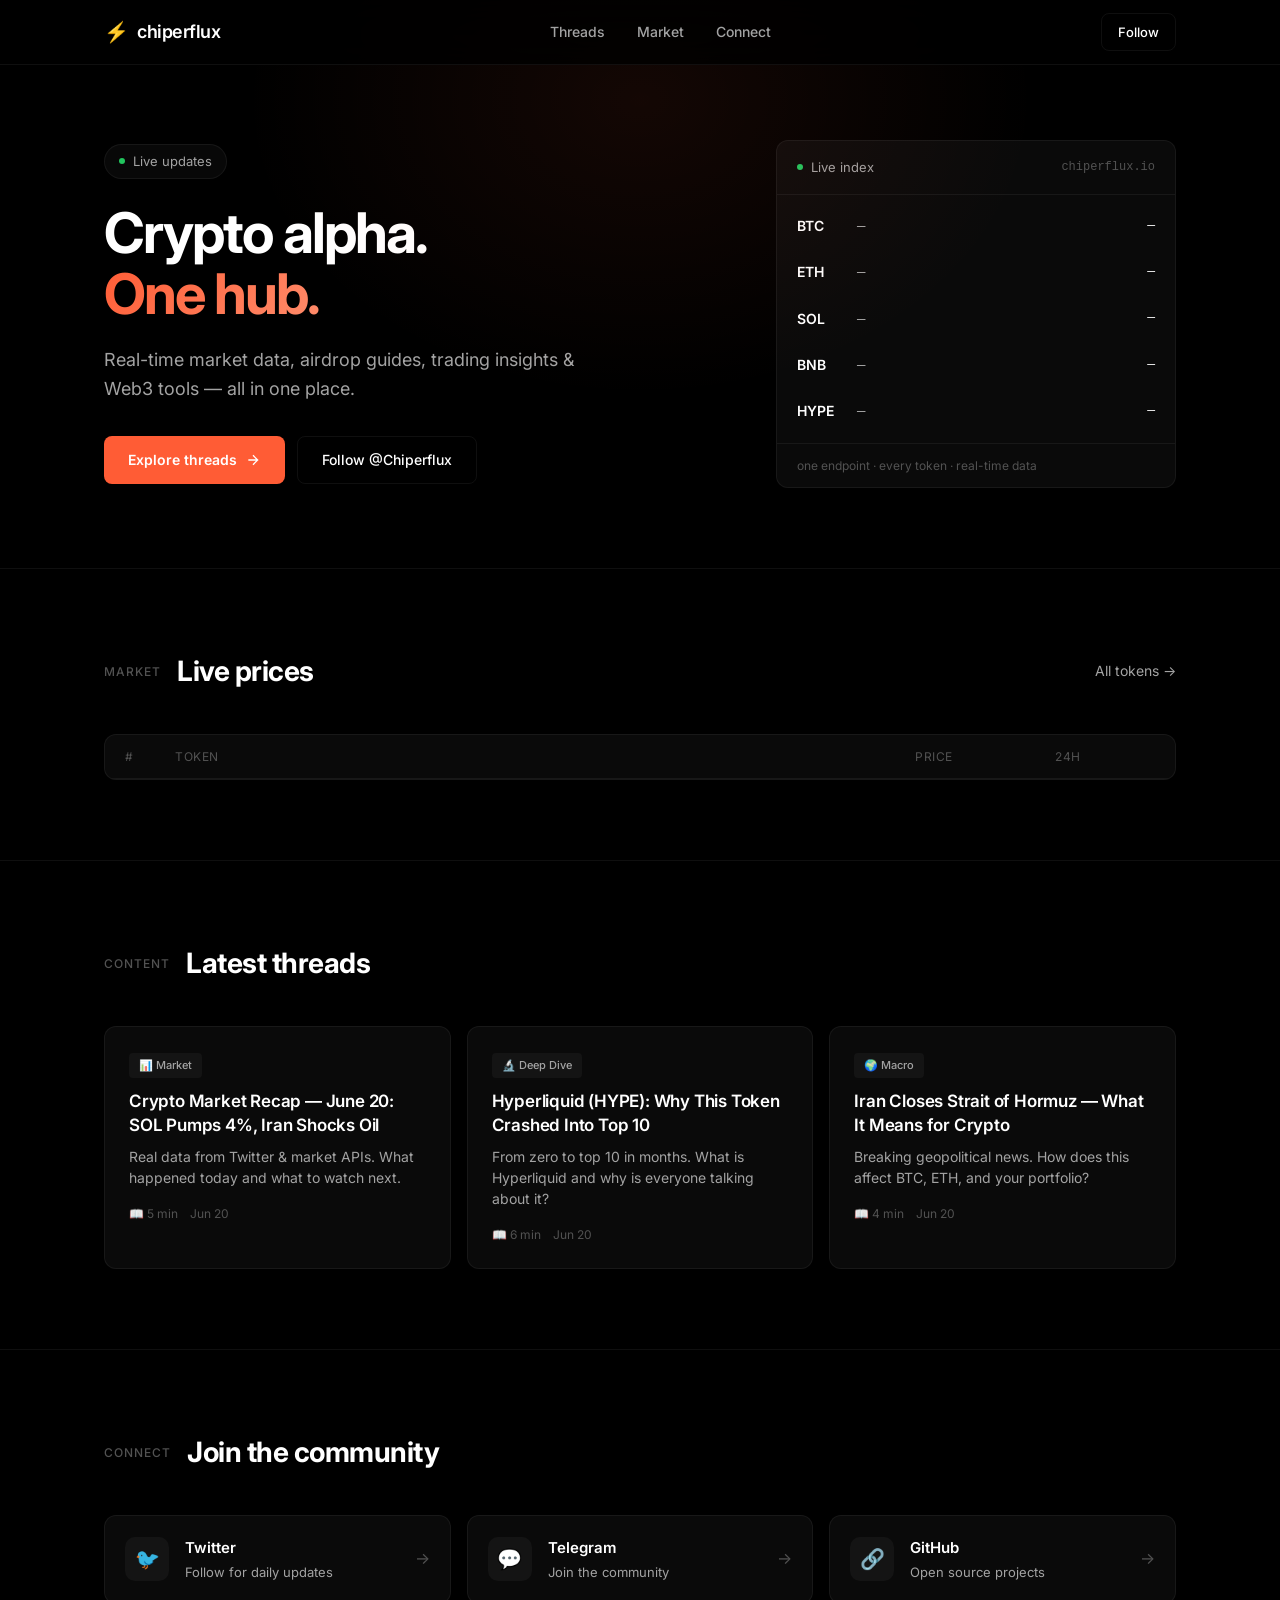
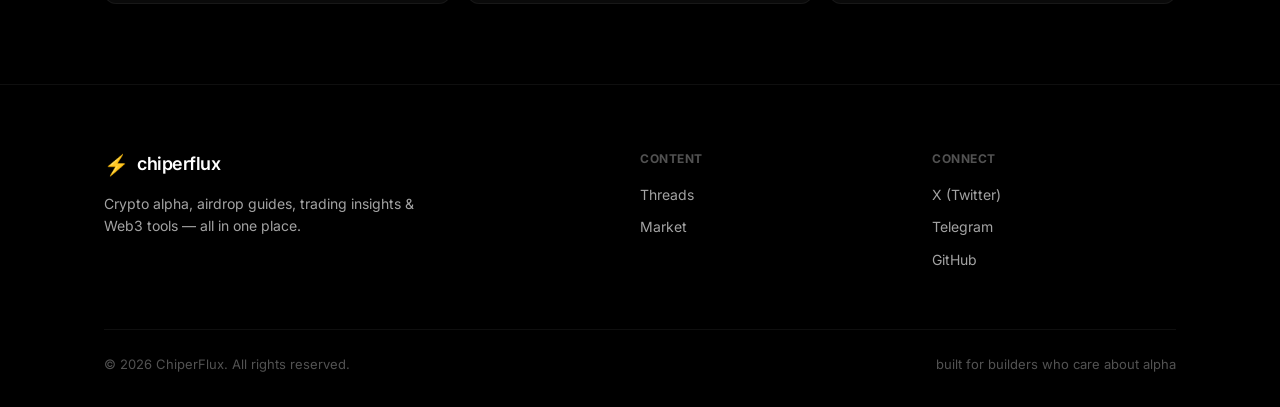
==== commit 71c5829d: "🗑️ Remove stats section" ====
--- a/index.html
+++ b/index.html
@@ -105,24 +105,7 @@
                     </div>
                 </div>
             </div>
-            <div class="hero-stats">
-                <div class="stat">
-                    <span class="stat-value" id="followers">20</span>
-                    <span class="stat-label">Followers</span>
-                </div>
-                <div class="stat">
-                    <span class="stat-value" id="following">35</span>
-                    <span class="stat-label">Following</span>
-                </div>
-                <div class="stat">
-                    <span class="stat-value" id="threadCount">3</span>
-                    <span class="stat-label">Threads</span>
-                </div>
-                <div class="stat">
-                    <span class="stat-value">5+</span>
-                    <span class="stat-label">Chains</span>
-                </div>
-            </div>
+
         </div>
     </section>
 
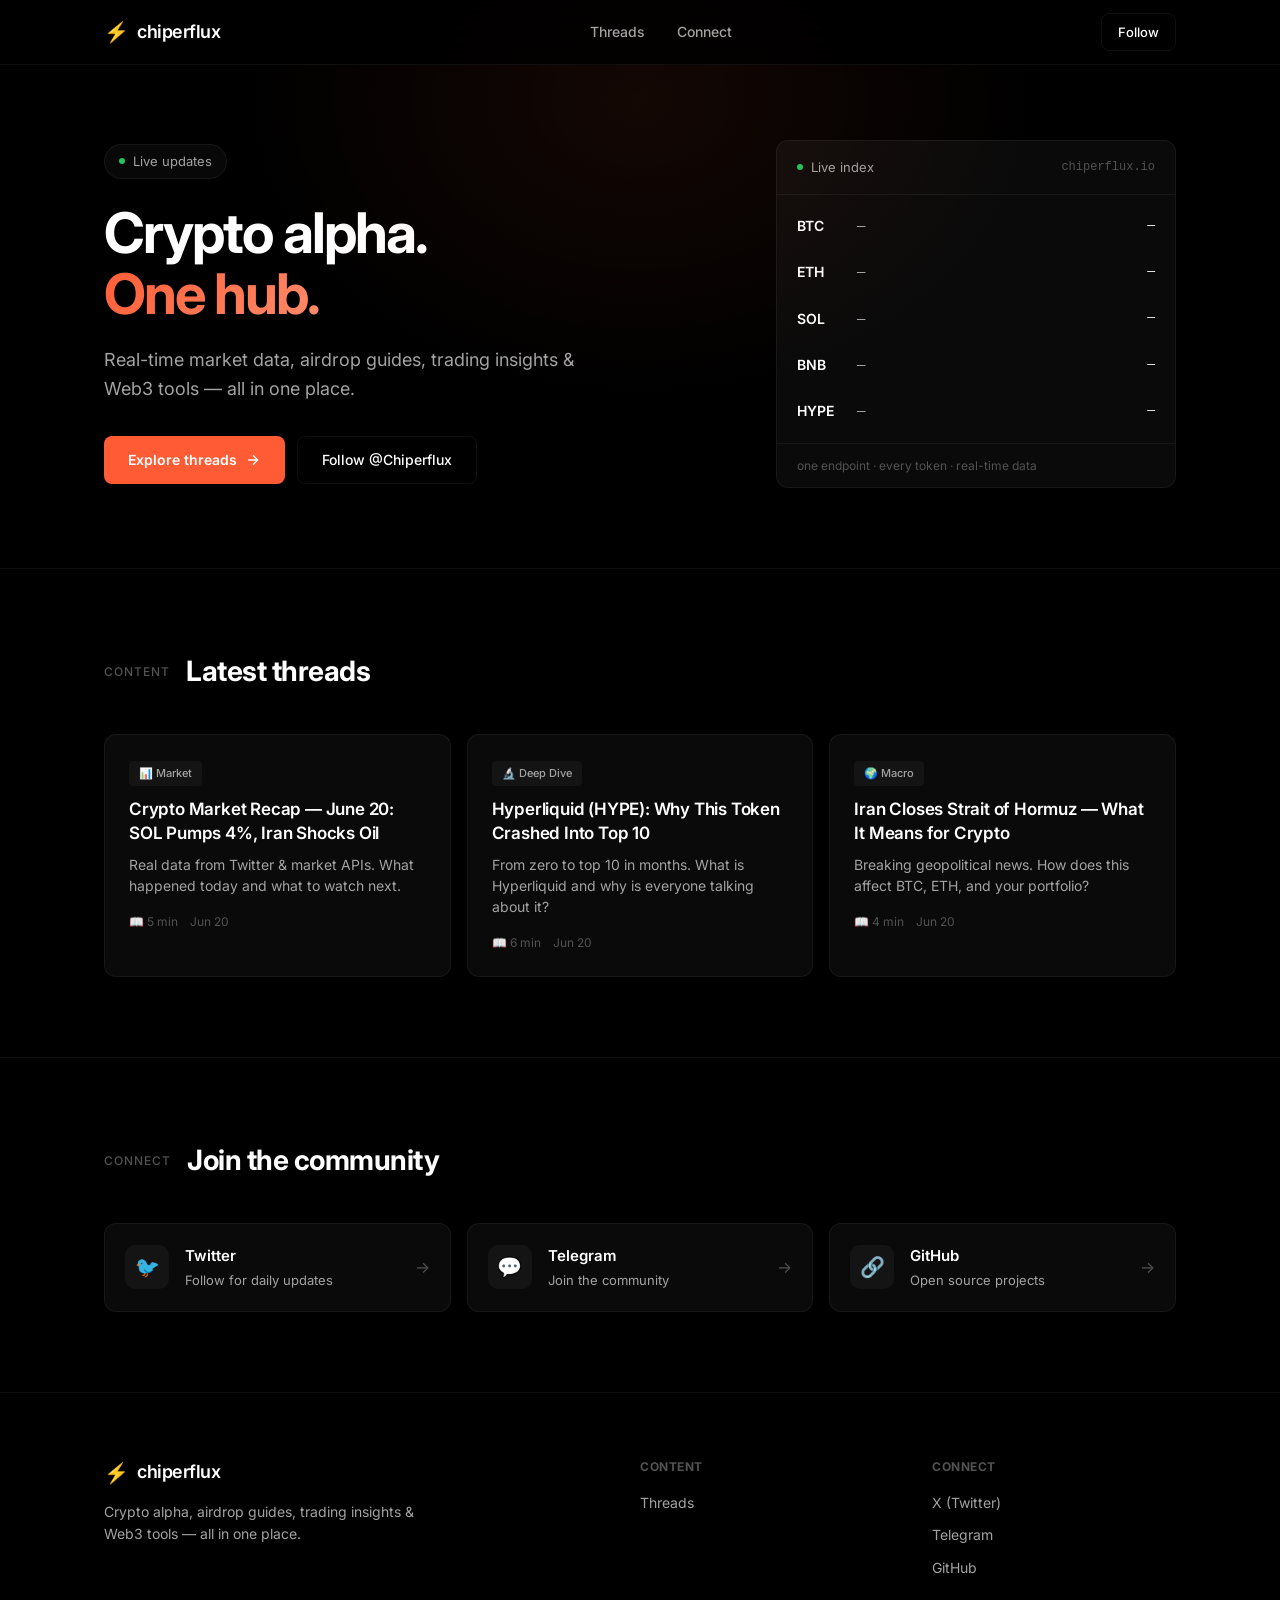
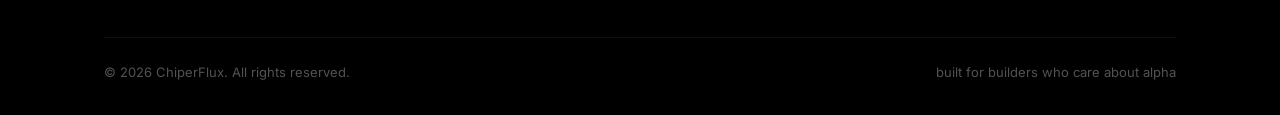
==== commit a8030a95: "🗑️ Remove duplicate market section" ====
--- a/index.html
+++ b/index.html
@@ -21,8 +21,7 @@
             </a>
             <div class="nav-links">
                 <a href="#threads">Threads</a>
-                <a href="#market">Market</a>
-                <a href="#connect">Connect</a>
+                                <a href="#connect">Connect</a>
             </div>
             <div class="nav-actions">
                 <a href="https://x.com/Chiperflux" target="_blank" class="btn-nav">Follow</a>
@@ -39,8 +38,7 @@
     <div class="mobile-menu" id="mobileMenu">
         <div class="mobile-menu-inner">
             <a href="#threads" onclick="toggleNav()">Threads</a>
-            <a href="#market" onclick="toggleNav()">Market</a>
-            <a href="#connect" onclick="toggleNav()">Connect</a>
+                        <a href="#connect" onclick="toggleNav()">Connect</a>
             <a href="https://x.com/Chiperflux" target="_blank" class="btn-primary">Follow on X</a>
         </div>
     </div>
@@ -109,25 +107,7 @@
         </div>
     </section>
 
-    <!-- Market Section -->
-    <section class="section" id="market">
-        <div class="container">
-            <div class="section-header">
-                <span class="section-label">MARKET</span>
-                <h2>Live prices</h2>
-                <a href="#" class="section-link">All tokens →</a>
-            </div>
-            <div class="market-table">
-                <div class="table-header">
-                    <span class="col-rank">#</span>
-                    <span class="col-name">TOKEN</span>
-                    <span class="col-price">PRICE</span>
-                    <span class="col-change">24H</span>
-                </div>
-                <div id="marketRows"></div>
-            </div>
-        </div>
-    </section>
+
 
     <!-- Threads Section -->
     <section class="section" id="threads">
@@ -165,8 +145,7 @@
                 <div class="footer-col">
                     <h4>Content</h4>
                     <a href="#threads">Threads</a>
-                    <a href="#market">Market</a>
-                </div>
+                                    </div>
                 <div class="footer-col">
                     <h4>Connect</h4>
                     <a href="https://x.com/Chiperflux" target="_blank">X (Twitter)</a>
